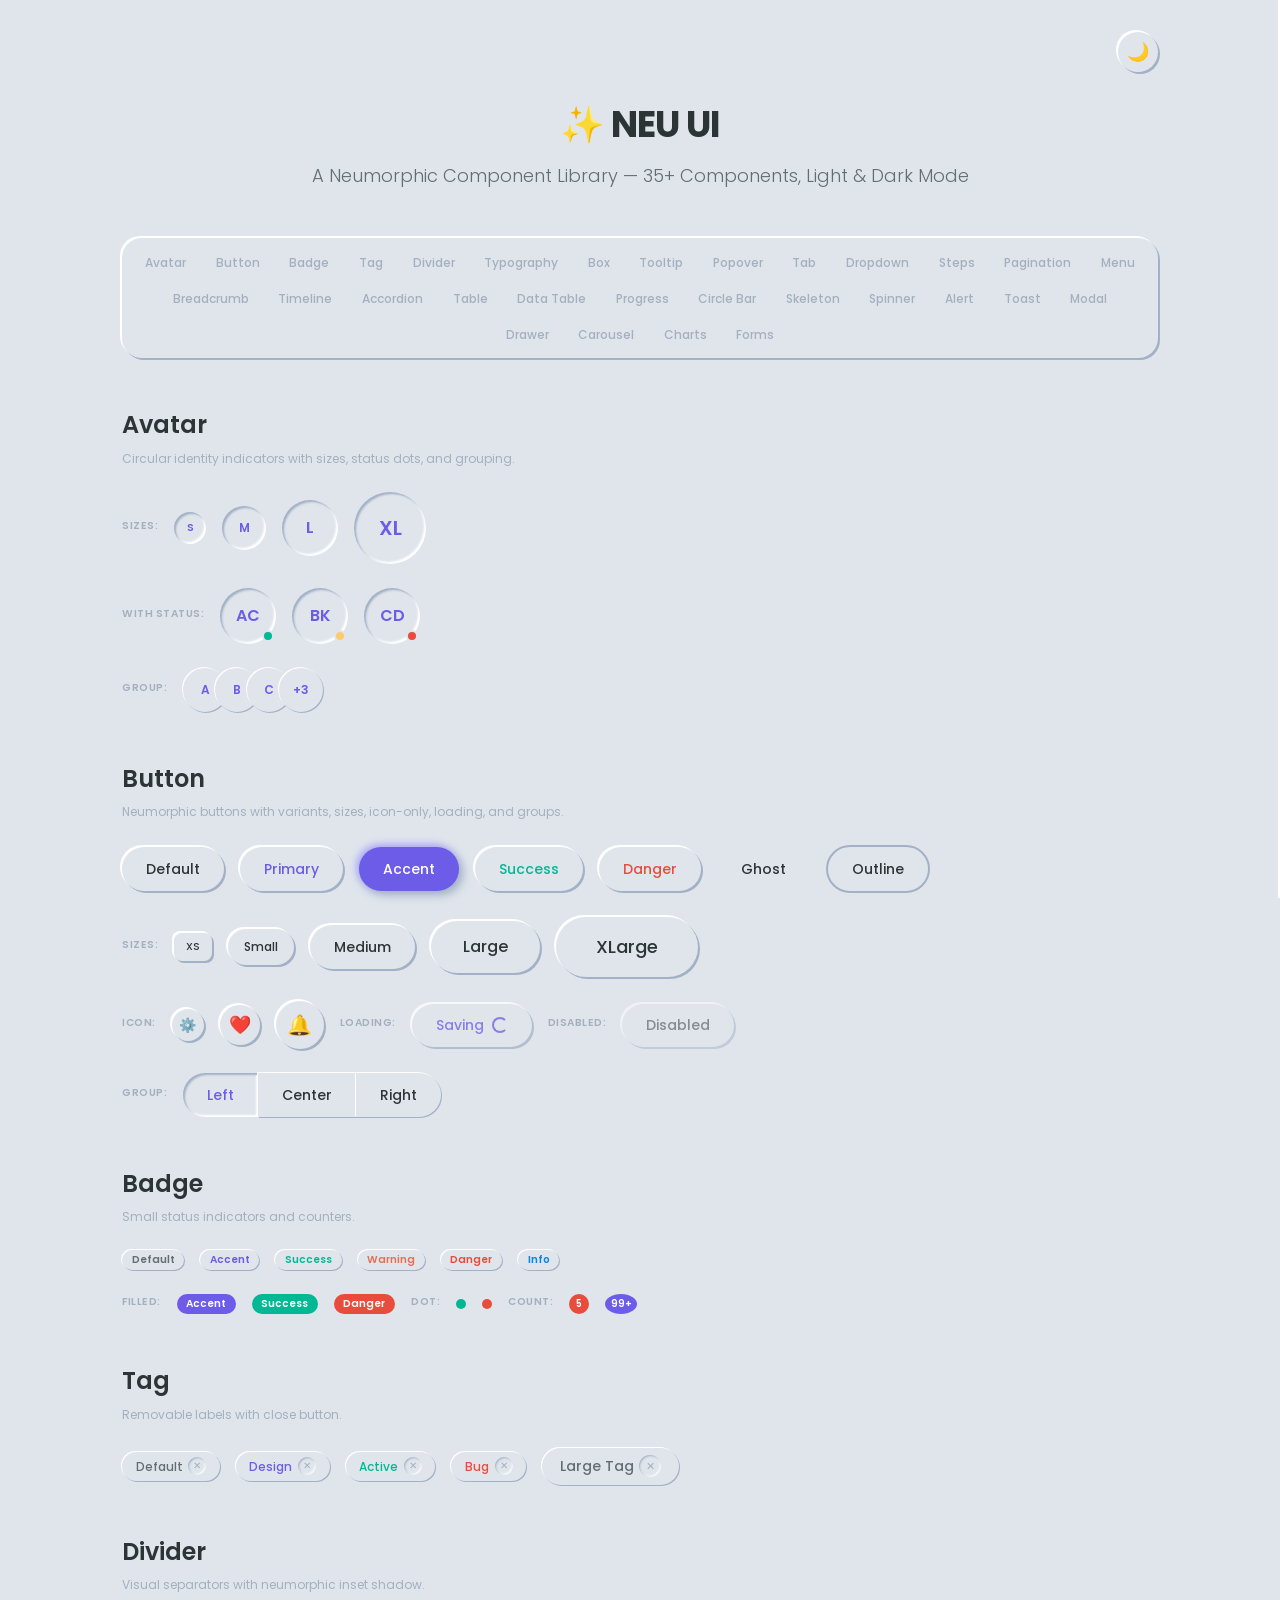
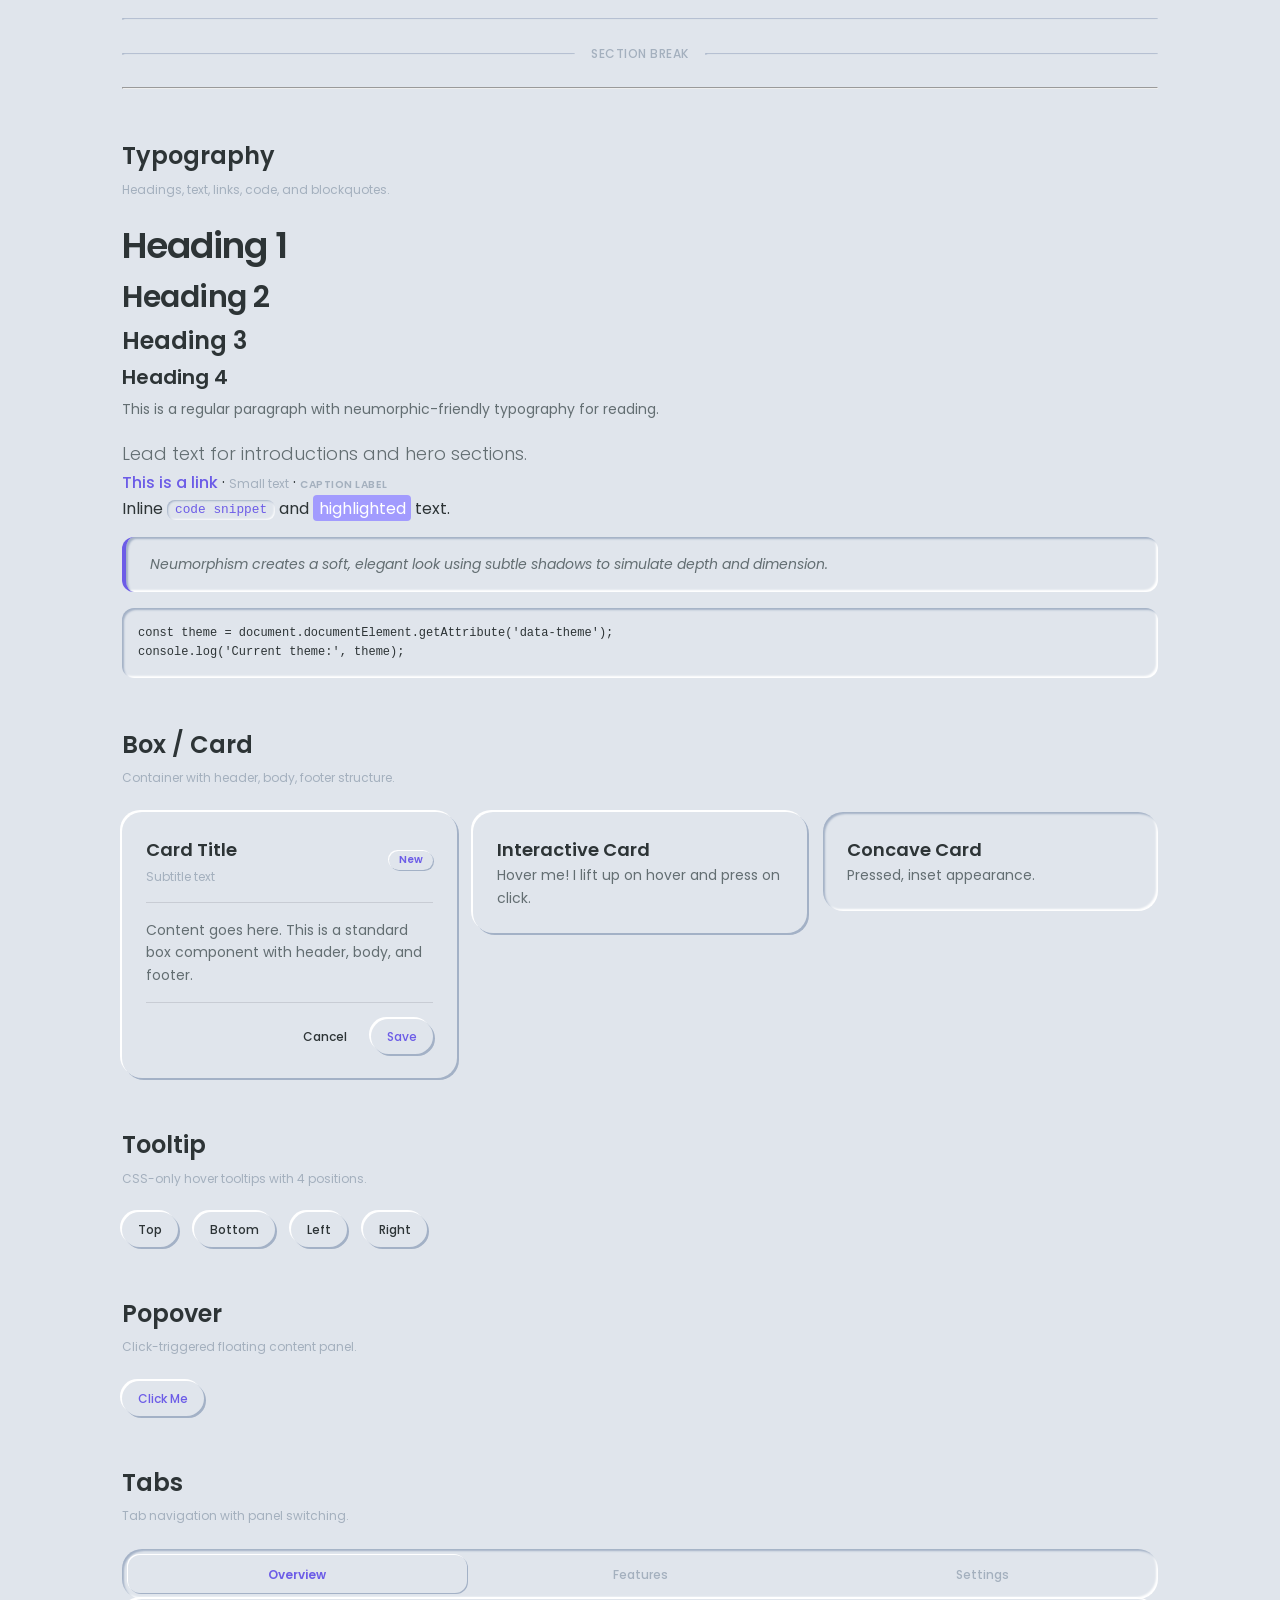
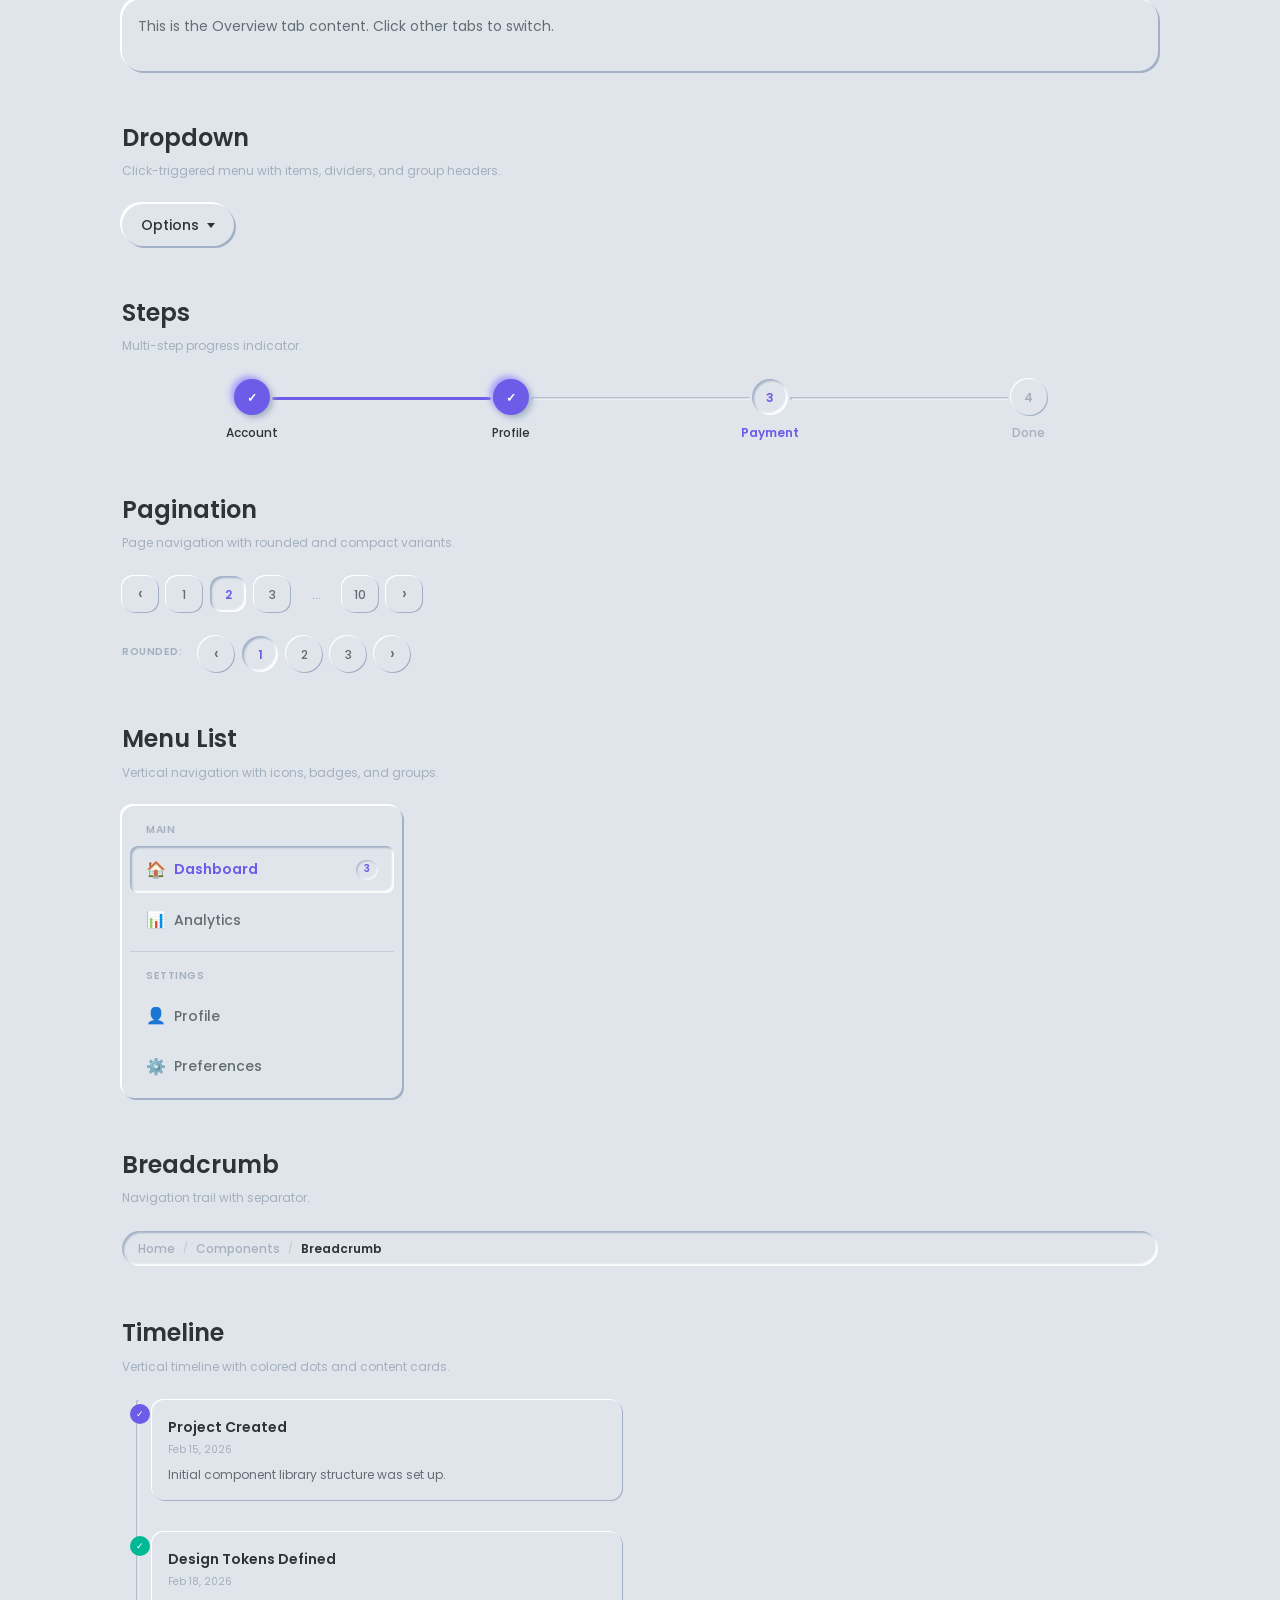
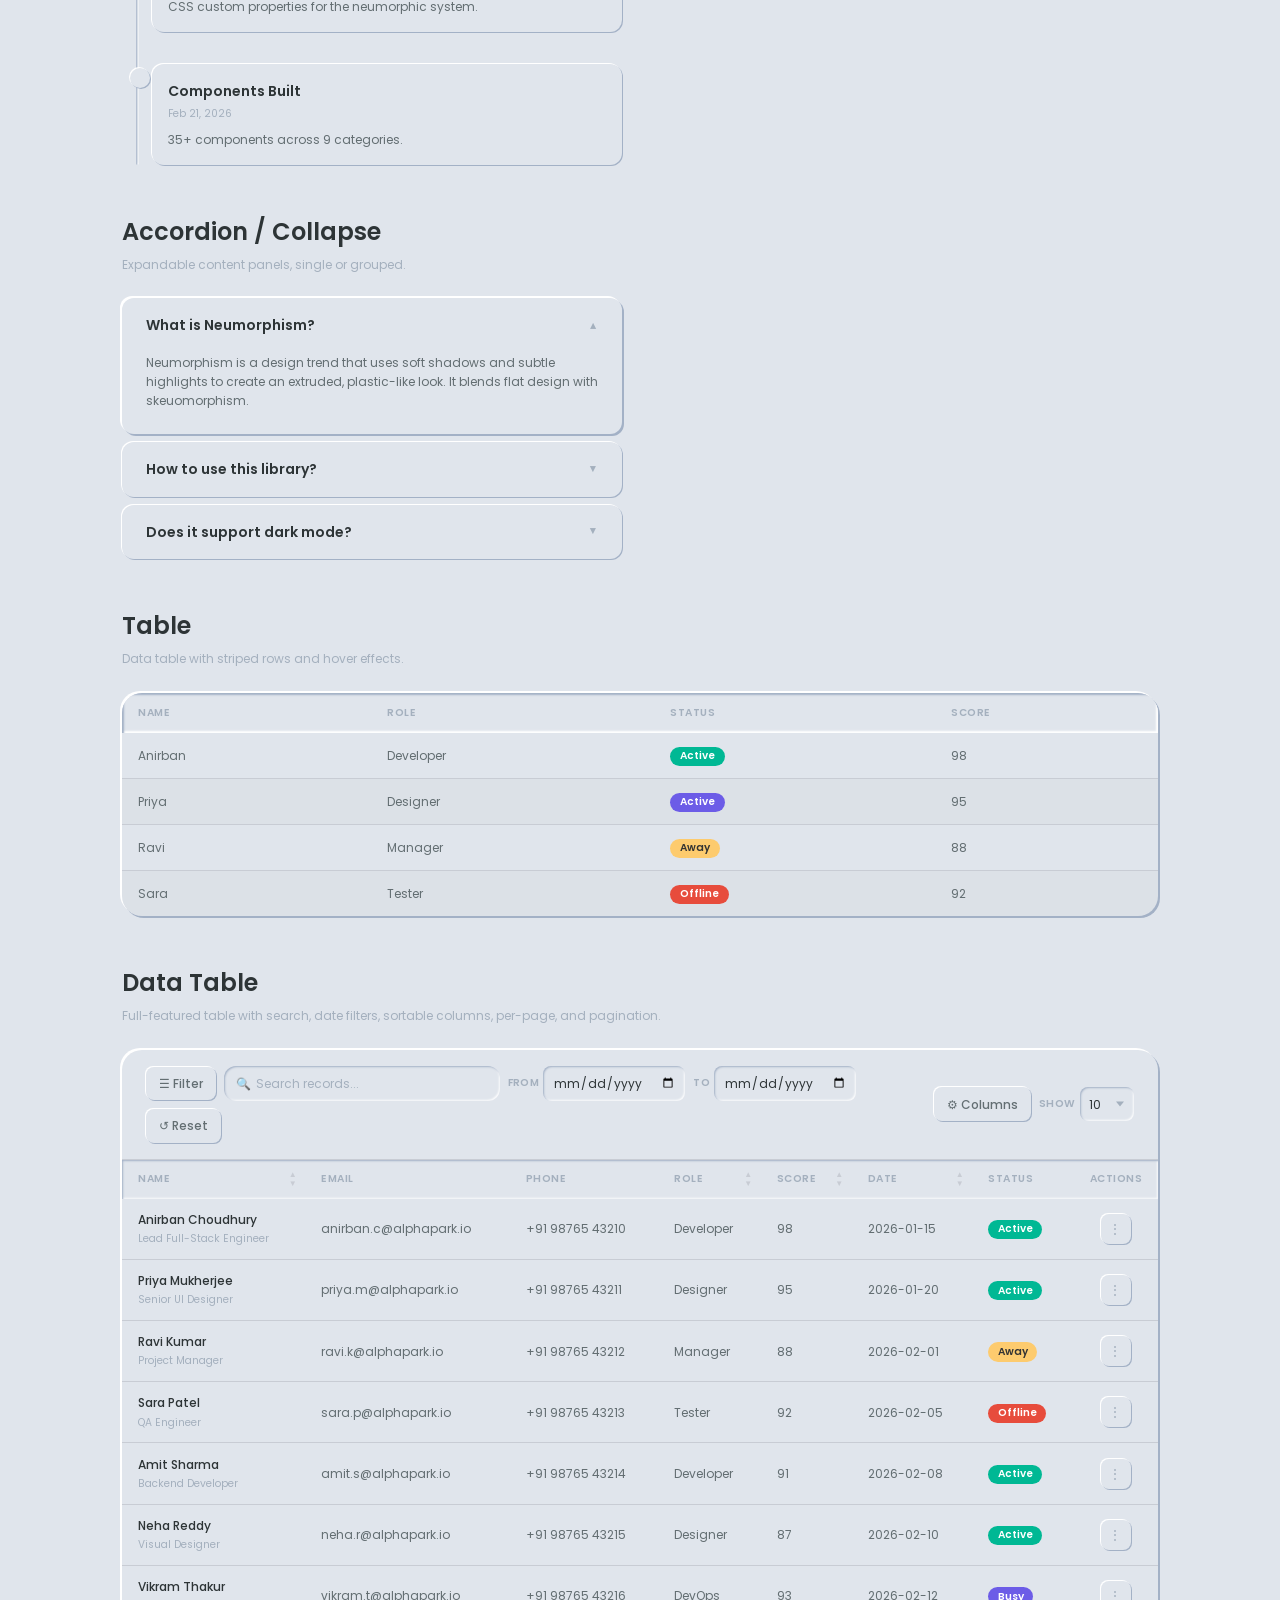
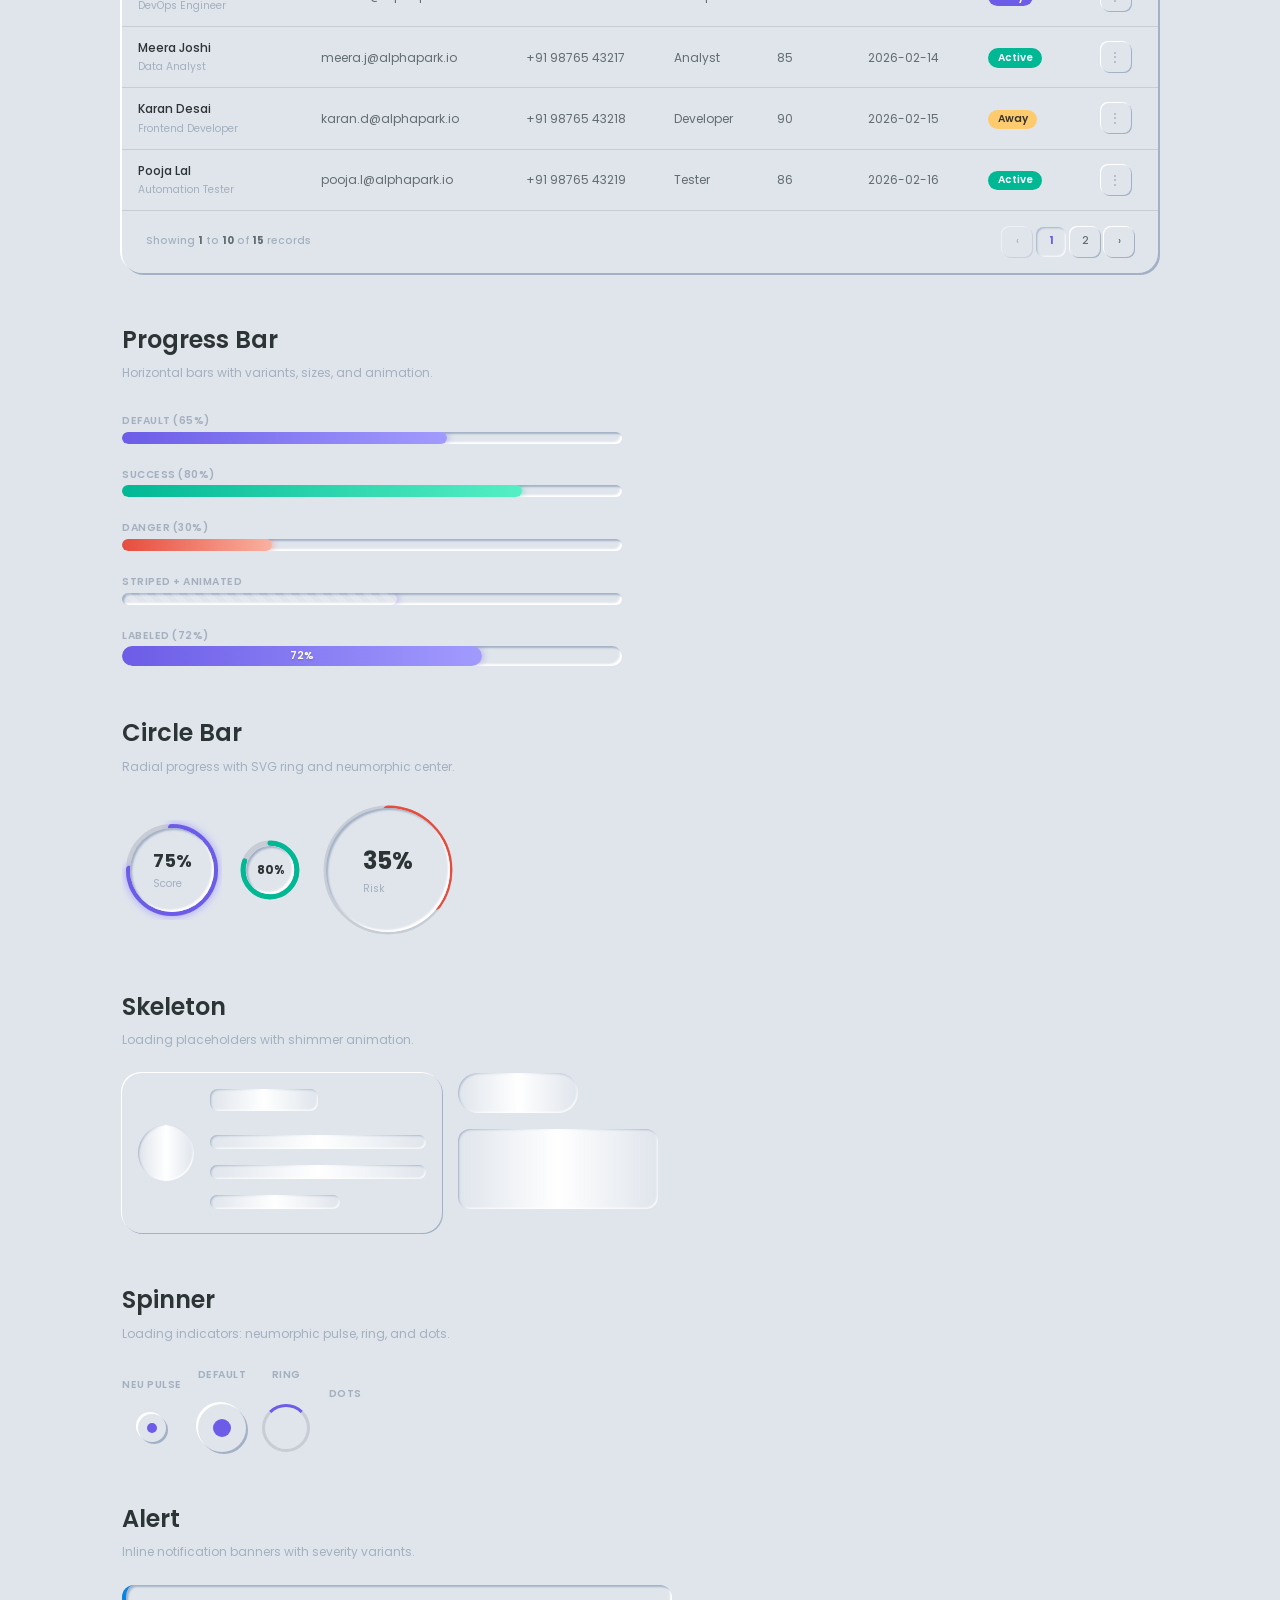
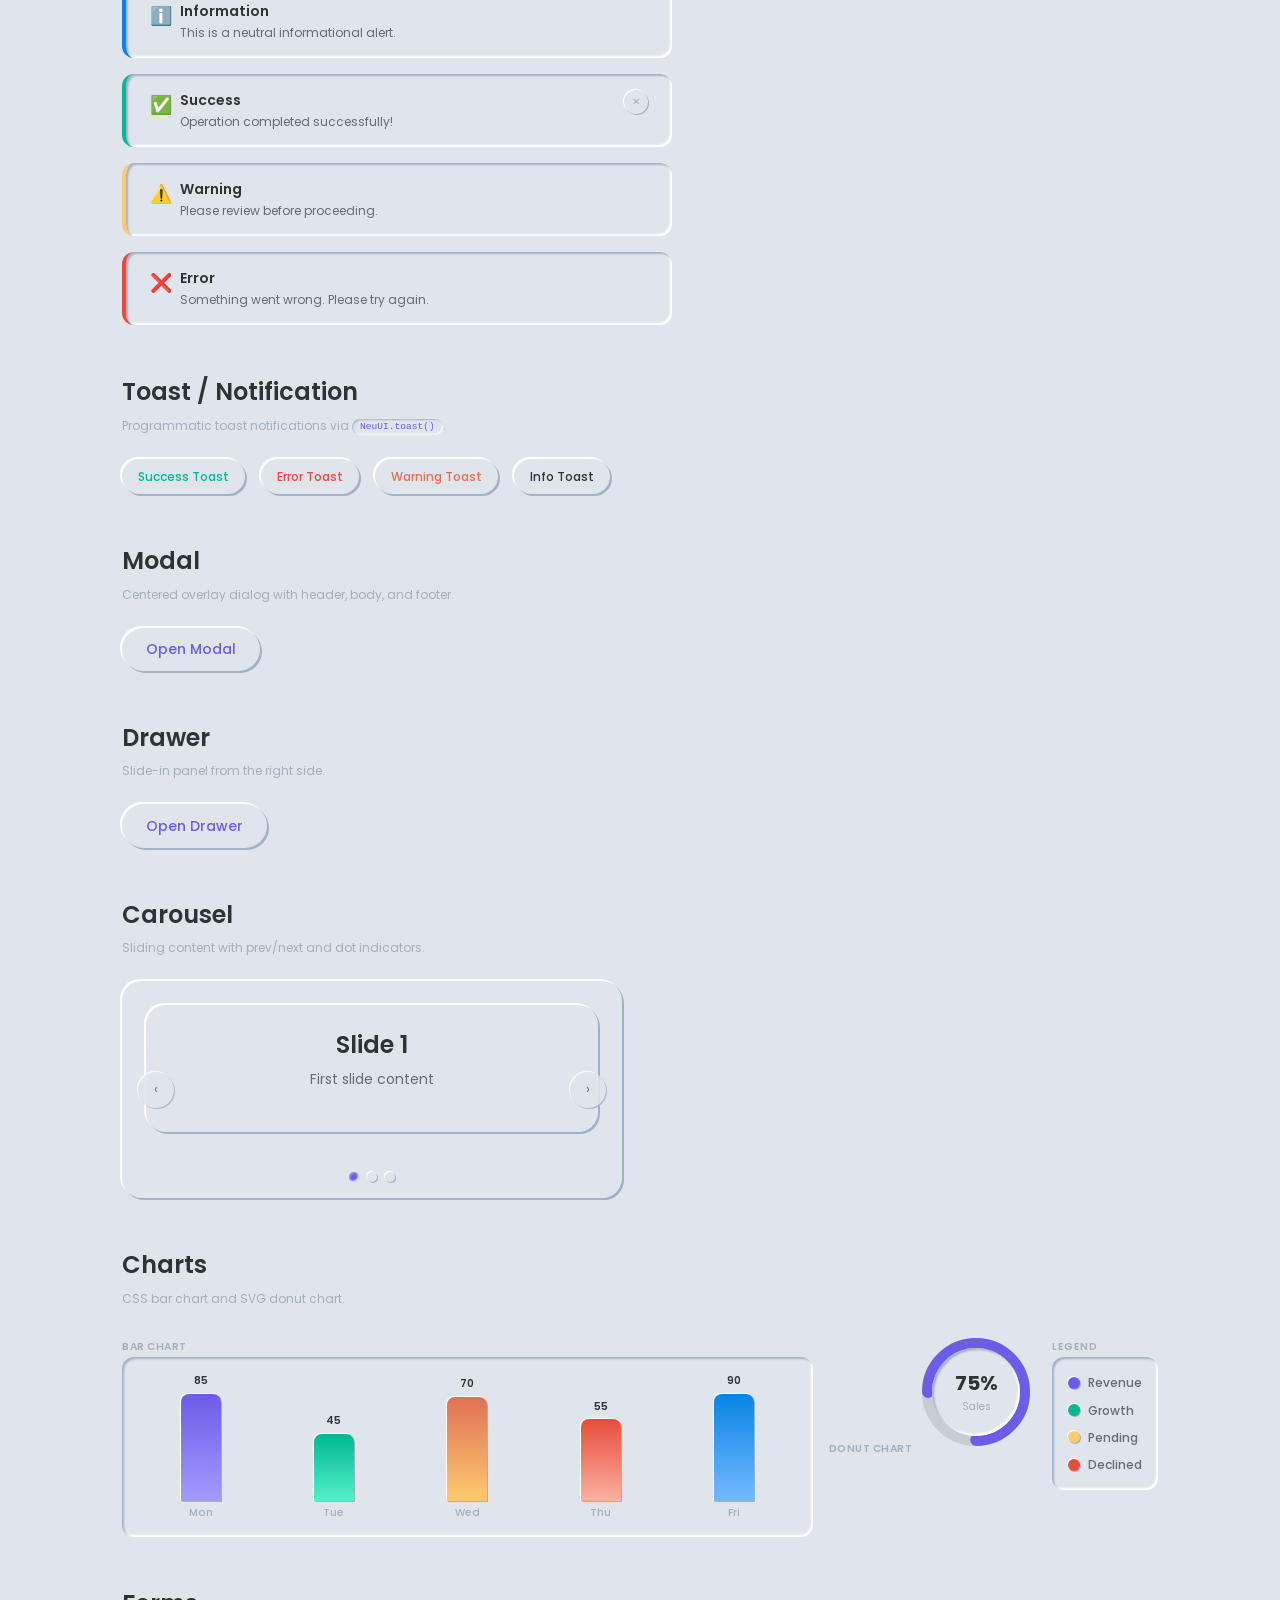
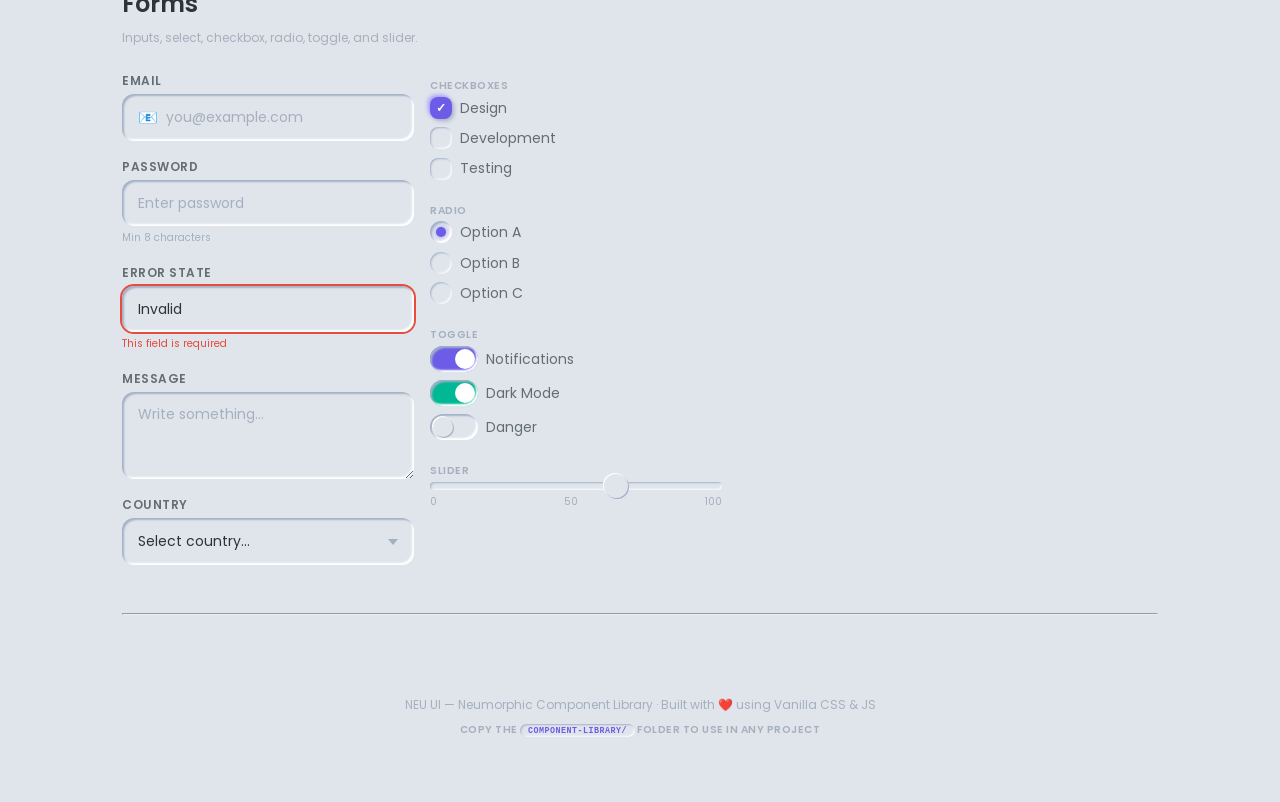
==== component-library/index.html @ 9917735e "feat: Introduce a new component library including core styles, utilities, and numerous UI components" ====
<!DOCTYPE html>
<html lang="en">
<head>
    <meta charset="UTF-8">
    <meta name="viewport" content="width=device-width, initial-scale=1.0">
    <title>NEU UI — Neumorphic Component Library</title>
    <meta name="description" content="A comprehensive neumorphic component library with 35+ components, dark mode, and vanilla CSS/JS.">
    <link rel="stylesheet" href="neu-all.css">
    <style>
        .showcase { max-width: 1100px; margin: 0 auto; padding: var(--neu-space-xl); }
        .showcase-header { text-align: center; margin-bottom: var(--neu-space-2xl); }
        .showcase-header h1 { font-size: var(--neu-font-4xl); font-weight: 700; letter-spacing: -1px; margin-bottom: var(--neu-space-sm); }
        .showcase-header p { font-size: var(--neu-font-lg); color: var(--neu-text-secondary); font-weight: 300; }
        .showcase-nav { position: sticky; top: 0; z-index: 50; background: var(--neu-bg-base); padding: var(--neu-space-sm); border-radius: var(--neu-radius-lg); box-shadow: var(--neu-convex); margin-bottom: var(--neu-space-2xl); display: flex; flex-wrap: wrap; gap: var(--neu-space-xs); justify-content: center; }
        .showcase-nav a { padding: 0.4rem 0.8rem; font-size: var(--neu-font-sm); font-weight: 500; color: var(--neu-text-muted); border-radius: var(--neu-radius-full); transition: all var(--neu-transition-fast); }
        .showcase-nav a:hover { color: var(--neu-accent); box-shadow: var(--neu-concave-sm); }
        .section { margin-bottom: var(--neu-space-2xl); scroll-margin-top: 80px; }
        .section-title { font-size: var(--neu-font-2xl); font-weight: 600; color: var(--neu-text-primary); margin-bottom: var(--neu-space-xs); }
        .section-desc { font-size: var(--neu-font-sm); color: var(--neu-text-muted); margin-bottom: var(--neu-space-lg); }
        .demo-row { display: flex; flex-wrap: wrap; align-items: center; gap: var(--neu-space-md); margin-bottom: var(--neu-space-lg); }
        .demo-row-start { align-items: flex-start; }
        .demo-col { display: flex; flex-direction: column; gap: var(--neu-space-md); }
        .demo-label { font-size: var(--neu-font-xs); color: var(--neu-text-muted); font-weight: 600; text-transform: uppercase; letter-spacing: 0.5px; margin-bottom: var(--neu-space-xs); }
        .demo-box { background: var(--neu-bg-base); padding: var(--neu-space-lg); border-radius: var(--neu-radius-lg); box-shadow: var(--neu-concave); }
        .top-bar { display: flex; justify-content: flex-end; gap: var(--neu-space-sm); margin-bottom: var(--neu-space-lg); }
    </style>
</head>
<body>
    <div class="showcase">
        <!-- Top Bar -->
        <div class="top-bar">
            <button class="neu-btn neu-btn-md neu-btn-icon" data-neu-theme-toggle>🌙</button>
        </div>

        <!-- Header -->
        <div class="showcase-header">
            <h1>✨ NEU UI</h1>
            <p>A Neumorphic Component Library — 35+ Components, Light & Dark Mode</p>
        </div>

        <!-- Navigation -->
        <nav class="showcase-nav">
            <a href="#avatars">Avatar</a>
            <a href="#buttons">Button</a>
            <a href="#badges">Badge</a>
            <a href="#tags">Tag</a>
            <a href="#dividers">Divider</a>
            <a href="#typography">Typography</a>
            <a href="#box">Box</a>
            <a href="#tooltip">Tooltip</a>
            <a href="#popover">Popover</a>
            <a href="#tabs">Tab</a>
            <a href="#dropdown">Dropdown</a>
            <a href="#steps">Steps</a>
            <a href="#pagination">Pagination</a>
            <a href="#menu">Menu</a>
            <a href="#breadcrumb">Breadcrumb</a>
            <a href="#timeline">Timeline</a>
            <a href="#accordion">Accordion</a>
            <a href="#table">Table</a>
            <a href="#datatable">Data Table</a>
            <a href="#progress">Progress</a>
            <a href="#circlebar">Circle Bar</a>
            <a href="#skeleton">Skeleton</a>
            <a href="#spinner">Spinner</a>
            <a href="#alerts">Alert</a>
            <a href="#toast">Toast</a>
            <a href="#modal">Modal</a>
            <a href="#drawer">Drawer</a>
            <a href="#carousel">Carousel</a>
            <a href="#charts">Charts</a>
            <a href="#forms">Forms</a>
        </nav>

        <!-- ═══════════════════════════════════════ -->
        <!-- AVATARS -->
        <!-- ═══════════════════════════════════════ -->
        <section class="section" id="avatars">
            <h2 class="section-title">Avatar</h2>
            <p class="section-desc">Circular identity indicators with sizes, status dots, and grouping.</p>
            <div class="demo-row">
                <span class="demo-label">Sizes:</span>
                <div class="neu-avatar neu-avatar-sm">S</div>
                <div class="neu-avatar neu-avatar-md">M</div>
                <div class="neu-avatar neu-avatar-lg">L</div>
                <div class="neu-avatar neu-avatar-xl">XL</div>
            </div>
            <div class="demo-row">
                <span class="demo-label">With Status:</span>
                <div class="neu-avatar-wrapper">
                    <div class="neu-avatar neu-avatar-lg">AC</div>
                    <span class="neu-avatar-status online"></span>
                </div>
                <div class="neu-avatar-wrapper">
                    <div class="neu-avatar neu-avatar-lg">BK</div>
                    <span class="neu-avatar-status away"></span>
                </div>
                <div class="neu-avatar-wrapper">
                    <div class="neu-avatar neu-avatar-lg">CD</div>
                    <span class="neu-avatar-status offline"></span>
                </div>
            </div>
            <div class="demo-row">
                <span class="demo-label">Group:</span>
                <div class="neu-avatar-group">
                    <div class="neu-avatar neu-avatar-md">A</div>
                    <div class="neu-avatar neu-avatar-md">B</div>
                    <div class="neu-avatar neu-avatar-md">C</div>
                    <div class="neu-avatar neu-avatar-md">+3</div>
                </div>
            </div>
        </section>

        <!-- ═══════════════════════════════════════ -->
        <!-- BUTTONS -->
        <!-- ═══════════════════════════════════════ -->
        <section class="section" id="buttons">
            <h2 class="section-title">Button</h2>
            <p class="section-desc">Neumorphic buttons with variants, sizes, icon-only, loading, and groups.</p>
            <div class="demo-row">
                <button class="neu-btn neu-btn-md">Default</button>
                <button class="neu-btn neu-btn-md neu-btn-primary">Primary</button>
                <button class="neu-btn neu-btn-md neu-btn-accent">Accent</button>
                <button class="neu-btn neu-btn-md neu-btn-success">Success</button>
                <button class="neu-btn neu-btn-md neu-btn-danger">Danger</button>
                <button class="neu-btn neu-btn-md neu-btn-ghost">Ghost</button>
                <button class="neu-btn neu-btn-md neu-btn-outline">Outline</button>
            </div>
            <div class="demo-row">
                <span class="demo-label">Sizes:</span>
                <button class="neu-btn neu-btn-xs">XS</button>
                <button class="neu-btn neu-btn-sm">Small</button>
                <button class="neu-btn neu-btn-md">Medium</button>
                <button class="neu-btn neu-btn-lg">Large</button>
                <button class="neu-btn neu-btn-xl">XLarge</button>
            </div>
            <div class="demo-row">
                <span class="demo-label">Icon:</span>
                <button class="neu-btn neu-btn-icon neu-btn-sm">⚙️</button>
                <button class="neu-btn neu-btn-icon">❤️</button>
                <button class="neu-btn neu-btn-icon neu-btn-lg">🔔</button>
                <span class="demo-label">Loading:</span>
                <button class="neu-btn neu-btn-md neu-btn-loading neu-btn-primary">Saving</button>
                <span class="demo-label">Disabled:</span>
                <button class="neu-btn neu-btn-md" disabled>Disabled</button>
            </div>
            <div class="demo-row">
                <span class="demo-label">Group:</span>
                <div class="neu-btn-group">
                    <button class="neu-btn neu-btn-md active">Left</button>
                    <button class="neu-btn neu-btn-md">Center</button>
                    <button class="neu-btn neu-btn-md">Right</button>
                </div>
            </div>
        </section>

        <!-- ═══════════════════════════════════════ -->
        <!-- BADGES -->
        <!-- ═══════════════════════════════════════ -->
        <section class="section" id="badges">
            <h2 class="section-title">Badge</h2>
            <p class="section-desc">Small status indicators and counters.</p>
            <div class="demo-row">
                <span class="neu-badge">Default</span>
                <span class="neu-badge neu-badge-accent">Accent</span>
                <span class="neu-badge neu-badge-success">Success</span>
                <span class="neu-badge neu-badge-warning">Warning</span>
                <span class="neu-badge neu-badge-danger">Danger</span>
                <span class="neu-badge neu-badge-info">Info</span>
            </div>
            <div class="demo-row">
                <span class="demo-label">Filled:</span>
                <span class="neu-badge neu-badge-filled neu-badge-accent">Accent</span>
                <span class="neu-badge neu-badge-filled neu-badge-success">Success</span>
                <span class="neu-badge neu-badge-filled neu-badge-danger">Danger</span>
                <span class="demo-label">Dot:</span>
                <span class="neu-badge neu-badge-dot neu-badge-filled neu-badge-success"></span>
                <span class="neu-badge neu-badge-dot neu-badge-filled neu-badge-danger"></span>
                <span class="demo-label">Count:</span>
                <span class="neu-badge neu-badge-count neu-badge-filled neu-badge-danger">5</span>
                <span class="neu-badge neu-badge-count neu-badge-filled neu-badge-accent">99+</span>
            </div>
        </section>

        <!-- ═══════════════════════════════════════ -->
        <!-- TAGS -->
        <!-- ═══════════════════════════════════════ -->
        <section class="section" id="tags">
            <h2 class="section-title">Tag</h2>
            <p class="section-desc">Removable labels with close button.</p>
            <div class="demo-row">
                <span class="neu-tag">Default <button class="neu-tag-close">✕</button></span>
                <span class="neu-tag neu-tag-accent">Design <button class="neu-tag-close">✕</button></span>
                <span class="neu-tag neu-tag-success">Active <button class="neu-tag-close">✕</button></span>
                <span class="neu-tag neu-tag-danger">Bug <button class="neu-tag-close">✕</button></span>
                <span class="neu-tag neu-tag-lg">Large Tag <button class="neu-tag-close">✕</button></span>
            </div>
        </section>

        <!-- ═══════════════════════════════════════ -->
        <!-- DIVIDER -->
        <!-- ═══════════════════════════════════════ -->
        <section class="section" id="dividers">
            <h2 class="section-title">Divider</h2>
            <p class="section-desc">Visual separators with neumorphic inset shadow.</p>
            <hr class="neu-divider">
            <div class="neu-divider-label">Section Break</div>
            <hr class="neu-divider-sm">
        </section>

        <!-- ═══════════════════════════════════════ -->
        <!-- TYPOGRAPHY -->
        <!-- ═══════════════════════════════════════ -->
        <section class="section" id="typography">
            <h2 class="section-title">Typography</h2>
            <p class="section-desc">Headings, text, links, code, and blockquotes.</p>
            <h1 class="neu-h1">Heading 1</h1>
            <h2 class="neu-h2">Heading 2</h2>
            <h3 class="neu-h3">Heading 3</h3>
            <h4 class="neu-h4">Heading 4</h4>
            <p class="neu-p">This is a regular paragraph with neumorphic-friendly typography for reading.</p>
            <p class="neu-lead">Lead text for introductions and hero sections.</p>
            <p><a href="#" class="neu-link">This is a link</a> · <span class="neu-small">Small text</span> · <span class="neu-caption">Caption Label</span></p>
            <p>Inline <span class="neu-code">code snippet</span> and <span class="neu-mark">highlighted</span> text.</p>
            <blockquote class="neu-blockquote">Neumorphism creates a soft, elegant look using subtle shadows to simulate depth and dimension.</blockquote>
            <pre class="neu-pre">const theme = document.documentElement.getAttribute('data-theme');
console.log('Current theme:', theme);</pre>
        </section>

        <!-- ═══════════════════════════════════════ -->
        <!-- BOX -->
        <!-- ═══════════════════════════════════════ -->
        <section class="section" id="box">
            <h2 class="section-title">Box / Card</h2>
            <p class="section-desc">Container with header, body, footer structure.</p>
            <div class="demo-row demo-row-start">
                <div class="neu-box" style="flex:1; min-width:250px;">
                    <div class="neu-box-header">
                        <div><div class="neu-box-title">Card Title</div><div class="neu-box-subtitle">Subtitle text</div></div>
                        <span class="neu-badge neu-badge-accent">New</span>
                    </div>
                    <div class="neu-box-body">Content goes here. This is a standard box component with header, body, and footer.</div>
                    <div class="neu-box-footer">
                        <button class="neu-btn neu-btn-sm neu-btn-ghost">Cancel</button>
                        <button class="neu-btn neu-btn-sm neu-btn-primary">Save</button>
                    </div>
                </div>
                <div class="neu-box neu-box-interactive" style="flex:1; min-width:200px;">
                    <div class="neu-box-title">Interactive Card</div>
                    <div class="neu-box-body">Hover me! I lift up on hover and press on click.</div>
                </div>
                <div class="neu-box neu-box-concave" style="flex:1; min-width:200px;">
                    <div class="neu-box-title">Concave Card</div>
                    <div class="neu-box-body">Pressed, inset appearance.</div>
                </div>
            </div>
        </section>

        <!-- ═══════════════════════════════════════ -->
        <!-- TOOLTIP -->
        <!-- ═══════════════════════════════════════ -->
        <section class="section" id="tooltip">
            <h2 class="section-title">Tooltip</h2>
            <p class="section-desc">CSS-only hover tooltips with 4 positions.</p>
            <div class="demo-row">
                <span class="neu-tooltip" data-tooltip="Top tooltip"><button class="neu-btn neu-btn-sm">Top</button></span>
                <span class="neu-tooltip neu-tooltip-bottom" data-tooltip="Bottom tooltip"><button class="neu-btn neu-btn-sm">Bottom</button></span>
                <span class="neu-tooltip neu-tooltip-left" data-tooltip="Left tooltip"><button class="neu-btn neu-btn-sm">Left</button></span>
                <span class="neu-tooltip neu-tooltip-right" data-tooltip="Right tooltip"><button class="neu-btn neu-btn-sm">Right</button></span>
            </div>
        </section>

        <!-- ═══════════════════════════════════════ -->
        <!-- POPOVER -->
        <!-- ═══════════════════════════════════════ -->
        <section class="section" id="popover">
            <h2 class="section-title">Popover</h2>
            <p class="section-desc">Click-triggered floating content panel.</p>
            <div class="demo-row">
                <div class="neu-popover">
                    <button class="neu-btn neu-btn-sm neu-btn-primary" data-neu-popover-trigger>Click Me</button>
                    <div class="neu-popover-content">
                        <button class="neu-popover-close">✕</button>
                        <div class="neu-popover-title">Popover Title</div>
                        <div class="neu-popover-body">This is a popover with rich content. It closes when you click outside or press the X button.</div>
                    </div>
                </div>
            </div>
        </section>

        <!-- ═══════════════════════════════════════ -->
        <!-- TABS -->
        <!-- ═══════════════════════════════════════ -->
        <section class="section" id="tabs">
            <h2 class="section-title">Tabs</h2>
            <p class="section-desc">Tab navigation with panel switching.</p>
            <div data-neu-tabs>
                <div class="neu-tab-nav">
                    <button class="neu-tab-item active" data-tab="t1">Overview</button>
                    <button class="neu-tab-item" data-tab="t2">Features</button>
                    <button class="neu-tab-item" data-tab="t3">Settings</button>
                </div>
                <div class="neu-tab-panel active" data-tab-panel="t1">
                    <div class="neu-box neu-box-compact"><p class="neu-p">This is the Overview tab content. Click other tabs to switch.</p></div>
                </div>
                <div class="neu-tab-panel" data-tab-panel="t2">
                    <div class="neu-box neu-box-compact"><p class="neu-p">Features tab — list your product features here.</p></div>
                </div>
                <div class="neu-tab-panel" data-tab-panel="t3">
                    <div class="neu-box neu-box-compact"><p class="neu-p">Settings tab — configuration options go here.</p></div>
                </div>
            </div>
        </section>

        <!-- ═══════════════════════════════════════ -->
        <!-- DROPDOWN -->
        <!-- ═══════════════════════════════════════ -->
        <section class="section" id="dropdown">
            <h2 class="section-title">Dropdown</h2>
            <p class="section-desc">Click-triggered menu with items, dividers, and group headers.</p>
            <div class="demo-row">
                <div class="neu-dropdown">
                    <button class="neu-dropdown-trigger">Options <span class="neu-dropdown-caret"></span></button>
                    <div class="neu-dropdown-menu">
                        <div class="neu-dropdown-label">Actions</div>
                        <button class="neu-dropdown-item">📝 Edit</button>
                        <button class="neu-dropdown-item">📋 Duplicate</button>
                        <div class="neu-dropdown-divider"></div>
                        <button class="neu-dropdown-item danger">🗑️ Delete</button>
                    </div>
                </div>
            </div>
        </section>

        <!-- ═══════════════════════════════════════ -->
        <!-- STEPS -->
        <!-- ═══════════════════════════════════════ -->
        <section class="section" id="steps">
            <h2 class="section-title">Steps</h2>
            <p class="section-desc">Multi-step progress indicator.</p>
            <div class="neu-steps">
                <div class="neu-step completed">
                    <div class="neu-step-indicator"></div>
                    <span class="neu-step-label">Account</span>
                </div>
                <div class="neu-step completed">
                    <div class="neu-step-indicator"></div>
                    <span class="neu-step-label">Profile</span>
                </div>
                <div class="neu-step active">
                    <div class="neu-step-indicator"></div>
                    <span class="neu-step-label">Payment</span>
                </div>
                <div class="neu-step">
                    <div class="neu-step-indicator"></div>
                    <span class="neu-step-label">Done</span>
                </div>
            </div>
        </section>

        <!-- ═══════════════════════════════════════ -->
        <!-- PAGINATION -->
        <!-- ═══════════════════════════════════════ -->
        <section class="section" id="pagination">
            <h2 class="section-title">Pagination</h2>
            <p class="section-desc">Page navigation with rounded and compact variants.</p>
            <div class="demo-row">
                <nav class="neu-pagination">
                    <button class="neu-page-item neu-page-prev">‹</button>
                    <button class="neu-page-item">1</button>
                    <button class="neu-page-item active">2</button>
                    <button class="neu-page-item">3</button>
                    <button class="neu-page-item neu-page-ellipsis">…</button>
                    <button class="neu-page-item">10</button>
                    <button class="neu-page-item neu-page-next">›</button>
                </nav>
            </div>
            <div class="demo-row">
                <span class="demo-label">Rounded:</span>
                <nav class="neu-pagination neu-pagination-rounded">
                    <button class="neu-page-item neu-page-prev">‹</button>
                    <button class="neu-page-item active">1</button>
                    <button class="neu-page-item">2</button>
                    <button class="neu-page-item">3</button>
                    <button class="neu-page-item neu-page-next">›</button>
                </nav>
            </div>
        </section>

        <!-- ═══════════════════════════════════════ -->
        <!-- MENU -->
        <!-- ═══════════════════════════════════════ -->
        <section class="section" id="menu">
            <h2 class="section-title">Menu List</h2>
            <p class="section-desc">Vertical navigation with icons, badges, and groups.</p>
            <div style="max-width: 280px;">
                <nav class="neu-menu">
                    <div class="neu-menu-group">Main</div>
                    <button class="neu-menu-item active"><span class="neu-menu-icon">🏠</span> Dashboard <span class="neu-menu-badge">3</span></button>
                    <button class="neu-menu-item"><span class="neu-menu-icon">📊</span> Analytics</button>
                    <div class="neu-menu-divider"></div>
                    <div class="neu-menu-group">Settings</div>
                    <button class="neu-menu-item"><span class="neu-menu-icon">👤</span> Profile</button>
                    <button class="neu-menu-item"><span class="neu-menu-icon">⚙️</span> Preferences</button>
                </nav>
            </div>
        </section>

        <!-- ═══════════════════════════════════════ -->
        <!-- BREADCRUMB -->
        <!-- ═══════════════════════════════════════ -->
        <section class="section" id="breadcrumb">
            <h2 class="section-title">Breadcrumb</h2>
            <p class="section-desc">Navigation trail with separator.</p>
            <nav class="neu-breadcrumb">
                <span class="neu-breadcrumb-item">Home</span>
                <span class="neu-breadcrumb-sep">/</span>
                <span class="neu-breadcrumb-item">Components</span>
                <span class="neu-breadcrumb-sep">/</span>
                <span class="neu-breadcrumb-item active">Breadcrumb</span>
            </nav>
        </section>

        <!-- ═══════════════════════════════════════ -->
        <!-- TIMELINE -->
        <!-- ═══════════════════════════════════════ -->
        <section class="section" id="timeline">
            <h2 class="section-title">Timeline</h2>
            <p class="section-desc">Vertical timeline with colored dots and content cards.</p>
            <div class="neu-timeline" style="max-width: 500px;">
                <div class="neu-timeline-item">
                    <div class="neu-timeline-dot accent">✓</div>
                    <div class="neu-timeline-content">
                        <div class="neu-timeline-title">Project Created</div>
                        <div class="neu-timeline-time">Feb 15, 2026</div>
                        <div class="neu-timeline-body">Initial component library structure was set up.</div>
                    </div>
                </div>
                <div class="neu-timeline-item">
                    <div class="neu-timeline-dot success">✓</div>
                    <div class="neu-timeline-content">
                        <div class="neu-timeline-title">Design Tokens Defined</div>
                        <div class="neu-timeline-time">Feb 18, 2026</div>
                        <div class="neu-timeline-body">CSS custom properties for the neumorphic system.</div>
                    </div>
                </div>
                <div class="neu-timeline-item">
                    <div class="neu-timeline-dot"></div>
                    <div class="neu-timeline-content">
                        <div class="neu-timeline-title">Components Built</div>
                        <div class="neu-timeline-time">Feb 21, 2026</div>
                        <div class="neu-timeline-body">35+ components across 9 categories.</div>
                    </div>
                </div>
            </div>
        </section>

        <!-- ═══════════════════════════════════════ -->
        <!-- ACCORDION -->
        <!-- ═══════════════════════════════════════ -->
        <section class="section" id="accordion">
            <h2 class="section-title">Accordion / Collapse</h2>
            <p class="section-desc">Expandable content panels, single or grouped.</p>
            <div class="neu-accordion" style="max-width: 500px;">
                <div class="neu-collapse open">
                    <button class="neu-collapse-trigger">What is Neumorphism? <span class="neu-collapse-arrow">▼</span></button>
                    <div class="neu-collapse-body"><div class="neu-collapse-inner">Neumorphism is a design trend that uses soft shadows and subtle highlights to create an extruded, plastic-like look. It blends flat design with skeuomorphism.</div></div>
                </div>
                <div class="neu-collapse">
                    <button class="neu-collapse-trigger">How to use this library? <span class="neu-collapse-arrow">▼</span></button>
                    <div class="neu-collapse-body"><div class="neu-collapse-inner">Copy the <code>component-library</code> folder, link <code>neu-all.css</code>, add <code>neu-components.js</code>, and use the HTML class names documented here.</div></div>
                </div>
                <div class="neu-collapse">
                    <button class="neu-collapse-trigger">Does it support dark mode? <span class="neu-collapse-arrow">▼</span></button>
                    <div class="neu-collapse-body"><div class="neu-collapse-inner">Yes! Add <code>data-theme="dark"</code> to your <code>&lt;html&gt;</code> element. The toggle button in the top-right switches themes.</div></div>
                </div>
            </div>
        </section>

        <!-- ═══════════════════════════════════════ -->
        <!-- TABLE -->
        <!-- ═══════════════════════════════════════ -->
        <section class="section" id="table">
            <h2 class="section-title">Table</h2>
            <p class="section-desc">Data table with striped rows and hover effects.</p>
            <div class="neu-table-wrapper">
                <table class="neu-table neu-table-striped neu-table-hover">
                    <thead><tr><th>Name</th><th>Role</th><th>Status</th><th>Score</th></tr></thead>
                    <tbody>
                        <tr><td>Anirban</td><td>Developer</td><td><span class="neu-badge neu-badge-filled neu-badge-success">Active</span></td><td>98</td></tr>
                        <tr><td>Priya</td><td>Designer</td><td><span class="neu-badge neu-badge-filled neu-badge-accent">Active</span></td><td>95</td></tr>
                        <tr><td>Ravi</td><td>Manager</td><td><span class="neu-badge neu-badge-filled neu-badge-warning">Away</span></td><td>88</td></tr>
                        <tr><td>Sara</td><td>Tester</td><td><span class="neu-badge neu-badge-filled neu-badge-danger">Offline</span></td><td>92</td></tr>
                    </tbody>
                </table>
            </div>
        </section>

        <!-- ═══════════════════════════════════════ -->
        <!-- DATA TABLE -->
        <!-- ═══════════════════════════════════════ -->
        <section class="section" id="datatable">
            <h2 class="section-title">Data Table</h2>
            <p class="section-desc">Full-featured table with search, date filters, sortable columns, per-page, and pagination.</p>

            <div class="neu-data-table" data-neu-datatable data-date-col="5">
                <!-- Toolbar -->
                <div class="neu-dt-toolbar">
                    <div class="neu-dt-toolbar-left">
                        <button class="neu-dt-filter-btn">☰ Filter</button>
                        <div class="neu-dt-search">
                            <span class="neu-dt-search-icon">🔍</span>
                            <input type="text" placeholder="Search records...">
                        </div>
                        <div class="neu-dt-date">
                            <label>From</label>
                            <input type="date" class="neu-dt-from">
                        </div>
                        <div class="neu-dt-date">
                            <label>To</label>
                            <input type="date" class="neu-dt-to">
                        </div>
                        <button class="neu-dt-reset">↺ Reset</button>
                    </div>
                    <div class="neu-dt-toolbar-right">
                        <div class="neu-dt-col-manager">
                            <button class="neu-dt-col-manager-btn">⚙ Columns</button>
                            <div class="neu-dt-col-panel">
                                <div class="neu-dt-col-panel-title">Manage Columns</div>
                                <div class="neu-dt-col-list"></div>
                            </div>
                        </div>
                        <div class="neu-dt-per-page">
                            <label>Show</label>
                            <div class="neu-dt-select-wrap">
                                <select>
                                    <option value="5">5</option>
                                    <option value="10" selected>10</option>
                                    <option value="25">25</option>
                                    <option value="50">50</option>
                                </select>
                            </div>
                        </div>
                    </div>
                </div>

                <!-- Expandable Filter Panel -->
                <div class="neu-dt-filters">
                    <div class="neu-dt-filter-group">
                        <label>Role</label>
                        <div class="neu-dt-filter-select-wrap">
                            <select data-filter-col="3">
                                <option value="">All Roles</option>
                                <option value="Developer">Developer</option>
                                <option value="Designer">Designer</option>
                                <option value="Manager">Manager</option>
                                <option value="Tester">Tester</option>
                                <option value="Analyst">Analyst</option>
                                <option value="DevOps">DevOps</option>
                            </select>
                        </div>
                    </div>
                    <div class="neu-dt-filter-group">
                        <label>Status</label>
                        <div class="neu-dt-filter-select-wrap">
                            <select data-filter-col="6">
                                <option value="">All Status</option>
                                <option value="Active">Active</option>
                                <option value="Away">Away</option>
                                <option value="Busy">Busy</option>
                                <option value="Offline">Offline</option>
                            </select>
                        </div>
                    </div>
                </div>

                <!-- Active Filter Tags -->
                <div class="neu-dt-active-filters"></div>

                <!-- Table -->
                <div class="neu-dt-table-wrap">
                <table class="neu-dt-table">
                    <thead>
                        <tr>
                            <th class="neu-dt-sortable">Name <span class="neu-dt-sort-icon"><span class="up">▲</span><span class="down">▼</span></span></th>
                            <th>Email</th>
                            <th>Phone</th>
                            <th class="neu-dt-sortable">Role <span class="neu-dt-sort-icon"><span class="up">▲</span><span class="down">▼</span></span></th>
                            <th class="neu-dt-sortable">Score <span class="neu-dt-sort-icon"><span class="up">▲</span><span class="down">▼</span></span></th>
                            <th class="neu-dt-sortable">Date <span class="neu-dt-sort-icon"><span class="up">▲</span><span class="down">▼</span></span></th>
                            <th>Status</th>
                            <th style="text-align:center;">Actions</th>
                        </tr>
                    </thead>
                    <tbody>
                        <tr><td><div class="neu-dt-cell-main">Anirban Choudhury</div><div class="neu-dt-cell-sub">Lead Full-Stack Engineer</div></td><td>anirban.c@alphapark.io</td><td>+91 98765 43210</td><td>Developer</td><td>98</td><td>2026-01-15</td><td><span class="neu-badge neu-badge-filled neu-badge-success">Active</span></td><td class="neu-dt-action-cell"><button class="neu-dt-action-btn">⋮</button><div class="neu-dt-action-menu"><button class="neu-dt-action-item">📝 Edit</button><button class="neu-dt-action-item">📋 Clone</button><div class="neu-dt-action-divider"></div><button class="neu-dt-action-item danger">🗑️ Delete</button></div></td></tr>
                        <tr><td><div class="neu-dt-cell-main">Priya Mukherjee</div><div class="neu-dt-cell-sub">Senior UI Designer</div></td><td>priya.m@alphapark.io</td><td>+91 98765 43211</td><td>Designer</td><td>95</td><td>2026-01-20</td><td><span class="neu-badge neu-badge-filled neu-badge-success">Active</span></td><td class="neu-dt-action-cell"><button class="neu-dt-action-btn">⋮</button><div class="neu-dt-action-menu"><button class="neu-dt-action-item">📝 Edit</button><button class="neu-dt-action-item">📋 Clone</button><div class="neu-dt-action-divider"></div><button class="neu-dt-action-item danger">🗑️ Delete</button></div></td></tr>
                        <tr><td><div class="neu-dt-cell-main">Ravi Kumar</div><div class="neu-dt-cell-sub">Project Manager</div></td><td>ravi.k@alphapark.io</td><td>+91 98765 43212</td><td>Manager</td><td>88</td><td>2026-02-01</td><td><span class="neu-badge neu-badge-filled neu-badge-warning">Away</span></td><td class="neu-dt-action-cell"><button class="neu-dt-action-btn">⋮</button><div class="neu-dt-action-menu"><button class="neu-dt-action-item">📝 Edit</button><button class="neu-dt-action-item">📋 Clone</button><div class="neu-dt-action-divider"></div><button class="neu-dt-action-item danger">🗑️ Delete</button></div></td></tr>
                        <tr><td><div class="neu-dt-cell-main">Sara Patel</div><div class="neu-dt-cell-sub">QA Engineer</div></td><td>sara.p@alphapark.io</td><td>+91 98765 43213</td><td>Tester</td><td>92</td><td>2026-02-05</td><td><span class="neu-badge neu-badge-filled neu-badge-danger">Offline</span></td><td class="neu-dt-action-cell"><button class="neu-dt-action-btn">⋮</button><div class="neu-dt-action-menu"><button class="neu-dt-action-item">📝 Edit</button><button class="neu-dt-action-item">📋 Clone</button><div class="neu-dt-action-divider"></div><button class="neu-dt-action-item danger">🗑️ Delete</button></div></td></tr>
                        <tr><td><div class="neu-dt-cell-main">Amit Sharma</div><div class="neu-dt-cell-sub">Backend Developer</div></td><td>amit.s@alphapark.io</td><td>+91 98765 43214</td><td>Developer</td><td>91</td><td>2026-02-08</td><td><span class="neu-badge neu-badge-filled neu-badge-success">Active</span></td><td class="neu-dt-action-cell"><button class="neu-dt-action-btn">⋮</button><div class="neu-dt-action-menu"><button class="neu-dt-action-item">📝 Edit</button><button class="neu-dt-action-item">📋 Clone</button><div class="neu-dt-action-divider"></div><button class="neu-dt-action-item danger">🗑️ Delete</button></div></td></tr>
                        <tr><td><div class="neu-dt-cell-main">Neha Reddy</div><div class="neu-dt-cell-sub">Visual Designer</div></td><td>neha.r@alphapark.io</td><td>+91 98765 43215</td><td>Designer</td><td>87</td><td>2026-02-10</td><td><span class="neu-badge neu-badge-filled neu-badge-success">Active</span></td><td class="neu-dt-action-cell"><button class="neu-dt-action-btn">⋮</button><div class="neu-dt-action-menu"><button class="neu-dt-action-item">📝 Edit</button><button class="neu-dt-action-item">📋 Clone</button><div class="neu-dt-action-divider"></div><button class="neu-dt-action-item danger">🗑️ Delete</button></div></td></tr>
                        <tr><td><div class="neu-dt-cell-main">Vikram Thakur</div><div class="neu-dt-cell-sub">DevOps Engineer</div></td><td>vikram.t@alphapark.io</td><td>+91 98765 43216</td><td>DevOps</td><td>93</td><td>2026-02-12</td><td><span class="neu-badge neu-badge-filled neu-badge-accent">Busy</span></td><td class="neu-dt-action-cell"><button class="neu-dt-action-btn">⋮</button><div class="neu-dt-action-menu"><button class="neu-dt-action-item">📝 Edit</button><button class="neu-dt-action-item">📋 Clone</button><div class="neu-dt-action-divider"></div><button class="neu-dt-action-item danger">🗑️ Delete</button></div></td></tr>
                        <tr><td><div class="neu-dt-cell-main">Meera Joshi</div><div class="neu-dt-cell-sub">Data Analyst</div></td><td>meera.j@alphapark.io</td><td>+91 98765 43217</td><td>Analyst</td><td>85</td><td>2026-02-14</td><td><span class="neu-badge neu-badge-filled neu-badge-success">Active</span></td><td class="neu-dt-action-cell"><button class="neu-dt-action-btn">⋮</button><div class="neu-dt-action-menu"><button class="neu-dt-action-item">📝 Edit</button><button class="neu-dt-action-item">📋 Clone</button><div class="neu-dt-action-divider"></div><button class="neu-dt-action-item danger">🗑️ Delete</button></div></td></tr>
                        <tr><td><div class="neu-dt-cell-main">Karan Desai</div><div class="neu-dt-cell-sub">Frontend Developer</div></td><td>karan.d@alphapark.io</td><td>+91 98765 43218</td><td>Developer</td><td>90</td><td>2026-02-15</td><td><span class="neu-badge neu-badge-filled neu-badge-warning">Away</span></td><td class="neu-dt-action-cell"><button class="neu-dt-action-btn">⋮</button><div class="neu-dt-action-menu"><button class="neu-dt-action-item">📝 Edit</button><button class="neu-dt-action-item">📋 Clone</button><div class="neu-dt-action-divider"></div><button class="neu-dt-action-item danger">🗑️ Delete</button></div></td></tr>
                        <tr><td><div class="neu-dt-cell-main">Pooja Lal</div><div class="neu-dt-cell-sub">Automation Tester</div></td><td>pooja.l@alphapark.io</td><td>+91 98765 43219</td><td>Tester</td><td>86</td><td>2026-02-16</td><td><span class="neu-badge neu-badge-filled neu-badge-success">Active</span></td><td class="neu-dt-action-cell"><button class="neu-dt-action-btn">⋮</button><div class="neu-dt-action-menu"><button class="neu-dt-action-item">📝 Edit</button><button class="neu-dt-action-item">📋 Clone</button><div class="neu-dt-action-divider"></div><button class="neu-dt-action-item danger">🗑️ Delete</button></div></td></tr>
                        <tr><td><div class="neu-dt-cell-main">Rajesh Bansal</div><div class="neu-dt-cell-sub">Engineering Manager</div></td><td>rajesh.b@alphapark.io</td><td>+91 98765 43220</td><td>Manager</td><td>82</td><td>2026-02-17</td><td><span class="neu-badge neu-badge-filled neu-badge-danger">Offline</span></td><td class="neu-dt-action-cell"><button class="neu-dt-action-btn">⋮</button><div class="neu-dt-action-menu"><button class="neu-dt-action-item">📝 Edit</button><button class="neu-dt-action-item">📋 Clone</button><div class="neu-dt-action-divider"></div><button class="neu-dt-action-item danger">🗑️ Delete</button></div></td></tr>
                        <tr><td><div class="neu-dt-cell-main">Deepa Nair</div><div class="neu-dt-cell-sub">UX Designer</div></td><td>deepa.n@alphapark.io</td><td>+91 98765 43221</td><td>Designer</td><td>94</td><td>2026-02-18</td><td><span class="neu-badge neu-badge-filled neu-badge-success">Active</span></td><td class="neu-dt-action-cell"><button class="neu-dt-action-btn">⋮</button><div class="neu-dt-action-menu"><button class="neu-dt-action-item">📝 Edit</button><button class="neu-dt-action-item">📋 Clone</button><div class="neu-dt-action-divider"></div><button class="neu-dt-action-item danger">🗑️ Delete</button></div></td></tr>
                        <tr><td><div class="neu-dt-cell-main">Suresh Verma</div><div class="neu-dt-cell-sub">Senior Developer</div></td><td>suresh.v@alphapark.io</td><td>+91 98765 43222</td><td>Developer</td><td>89</td><td>2026-02-19</td><td><span class="neu-badge neu-badge-filled neu-badge-accent">Busy</span></td><td class="neu-dt-action-cell"><button class="neu-dt-action-btn">⋮</button><div class="neu-dt-action-menu"><button class="neu-dt-action-item">📝 Edit</button><button class="neu-dt-action-item">📋 Clone</button><div class="neu-dt-action-divider"></div><button class="neu-dt-action-item danger">🗑️ Delete</button></div></td></tr>
                        <tr><td><div class="neu-dt-cell-main">Kavita Gupta</div><div class="neu-dt-cell-sub">Business Analyst</div></td><td>kavita.g@alphapark.io</td><td>+91 98765 43223</td><td>Analyst</td><td>96</td><td>2026-02-20</td><td><span class="neu-badge neu-badge-filled neu-badge-success">Active</span></td><td class="neu-dt-action-cell"><button class="neu-dt-action-btn">⋮</button><div class="neu-dt-action-menu"><button class="neu-dt-action-item">📝 Edit</button><button class="neu-dt-action-item">📋 Clone</button><div class="neu-dt-action-divider"></div><button class="neu-dt-action-item danger">🗑️ Delete</button></div></td></tr>
                        <tr><td><div class="neu-dt-cell-main">Arjun Hegde</div><div class="neu-dt-cell-sub">Cloud Engineer</div></td><td>arjun.h@alphapark.io</td><td>+91 98765 43224</td><td>DevOps</td><td>84</td><td>2026-02-21</td><td><span class="neu-badge neu-badge-filled neu-badge-warning">Away</span></td><td class="neu-dt-action-cell"><button class="neu-dt-action-btn">⋮</button><div class="neu-dt-action-menu"><button class="neu-dt-action-item">📝 Edit</button><button class="neu-dt-action-item">📋 Clone</button><div class="neu-dt-action-divider"></div><button class="neu-dt-action-item danger">🗑️ Delete</button></div></td></tr>
                    </tbody>
                </table>
                </div>

                <!-- Footer -->
                <div class="neu-dt-footer">
                    <div class="neu-dt-info">Showing <strong>1</strong> to <strong>10</strong> of <strong>15</strong> records</div>
                    <div class="neu-dt-pages"></div>
                </div>
            </div>
        </section>

        <!-- ═══════════════════════════════════════ -->
        <!-- PROGRESS -->
        <!-- ═══════════════════════════════════════ -->
        <section class="section" id="progress">
            <h2 class="section-title">Progress Bar</h2>
            <p class="section-desc">Horizontal bars with variants, sizes, and animation.</p>
            <div class="demo-col" style="max-width: 500px;">
                <div><span class="demo-label">Default (65%)</span><div class="neu-progress"><div class="neu-progress-bar" style="width:65%"></div></div></div>
                <div><span class="demo-label">Success (80%)</span><div class="neu-progress neu-progress-success"><div class="neu-progress-bar" style="width:80%"></div></div></div>
                <div><span class="demo-label">Danger (30%)</span><div class="neu-progress neu-progress-danger"><div class="neu-progress-bar" style="width:30%"></div></div></div>
                <div><span class="demo-label">Striped + Animated</span><div class="neu-progress neu-progress-striped neu-progress-animated"><div class="neu-progress-bar" style="width:55%"></div></div></div>
                <div><span class="demo-label">Labeled (72%)</span><div class="neu-progress neu-progress-labeled"><div class="neu-progress-bar" style="width:72%"><span class="neu-progress-label">72%</span></div></div></div>
            </div>
        </section>

        <!-- ═══════════════════════════════════════ -->
        <!-- CIRCLE BAR -->
        <!-- ═══════════════════════════════════════ -->
        <section class="section" id="circlebar">
            <h2 class="section-title">Circle Bar</h2>
            <p class="section-desc">Radial progress with SVG ring and neumorphic center.</p>
            <div class="demo-row">
                <div class="neu-circlebar neu-circlebar-md neu-circlebar-glow">
                    <svg width="100" height="100" viewBox="0 0 100 100">
                        <circle class="neu-circlebar-track" cx="50" cy="50" r="42"></circle>
                        <circle class="neu-circlebar-fill" cx="50" cy="50" r="42" stroke-dasharray="264" stroke-dashoffset="66"></circle>
                    </svg>
                    <div class="neu-circlebar-bg">
                        <div><div class="neu-circlebar-value">75%</div><div class="neu-circlebar-label">Score</div></div>
                    </div>
                </div>
                <div class="neu-circlebar neu-circlebar-sm neu-circlebar-success">
                    <svg width="64" height="64" viewBox="0 0 100 100">
                        <circle class="neu-circlebar-track" cx="50" cy="50" r="42"></circle>
                        <circle class="neu-circlebar-fill" cx="50" cy="50" r="42" stroke-dasharray="264" stroke-dashoffset="53"></circle>
                    </svg>
                    <div class="neu-circlebar-bg"><div class="neu-circlebar-value">80%</div></div>
                </div>
                <div class="neu-circlebar neu-circlebar-lg neu-circlebar-danger">
                    <svg width="140" height="140" viewBox="0 0 100 100">
                        <circle class="neu-circlebar-track" cx="50" cy="50" r="42"></circle>
                        <circle class="neu-circlebar-fill" cx="50" cy="50" r="42" stroke-dasharray="264" stroke-dashoffset="172"></circle>
                    </svg>
                    <div class="neu-circlebar-bg"><div><div class="neu-circlebar-value">35%</div><div class="neu-circlebar-label">Risk</div></div></div>
                </div>
            </div>
        </section>

        <!-- ═══════════════════════════════════════ -->
        <!-- SKELETON -->
        <!-- ═══════════════════════════════════════ -->
        <section class="section" id="skeleton">
            <h2 class="section-title">Skeleton</h2>
            <p class="section-desc">Loading placeholders with shimmer animation.</p>
            <div class="demo-row demo-row-start">
                <div class="neu-skeleton-card" style="width: 320px;">
                    <div class="neu-skeleton neu-skeleton-circle neu-skeleton-circle-lg"></div>
                    <div class="neu-skeleton-card-body">
                        <div class="neu-skeleton neu-skeleton-heading"></div>
                        <div class="neu-skeleton neu-skeleton-text"></div>
                        <div class="neu-skeleton neu-skeleton-text"></div>
                        <div class="neu-skeleton neu-skeleton-text" style="width:60%"></div>
                    </div>
                </div>
                <div class="demo-col">
                    <div class="neu-skeleton neu-skeleton-btn"></div>
                    <div class="neu-skeleton neu-skeleton-rect" style="width:200px; height:80px;"></div>
                </div>
            </div>
        </section>

        <!-- ═══════════════════════════════════════ -->
        <!-- SPINNER -->
        <!-- ═══════════════════════════════════════ -->
        <section class="section" id="spinner">
            <h2 class="section-title">Spinner</h2>
            <p class="section-desc">Loading indicators: neumorphic pulse, ring, and dots.</p>
            <div class="demo-row">
                <div class="demo-col" style="align-items:center;"><span class="demo-label">Neu Pulse</span><div class="neu-spinner neu-spinner-sm"></div></div>
                <div class="demo-col" style="align-items:center;"><span class="demo-label">Default</span><div class="neu-spinner"></div></div>
                <div class="demo-col" style="align-items:center;"><span class="demo-label">Ring</span><div class="neu-spinner neu-spinner-ring"></div></div>
                <div class="demo-col" style="align-items:center;"><span class="demo-label">Dots</span><div class="neu-spinner neu-spinner-dots"><span></span><span></span><span></span></div></div>
            </div>
        </section>

        <!-- ═══════════════════════════════════════ -->
        <!-- ALERTS -->
        <!-- ═══════════════════════════════════════ -->
        <section class="section" id="alerts">
            <h2 class="section-title">Alert</h2>
            <p class="section-desc">Inline notification banners with severity variants.</p>
            <div class="demo-col" style="max-width: 550px;">
                <div class="neu-alert neu-alert-info">
                    <span class="neu-alert-icon">ℹ️</span>
                    <div class="neu-alert-content"><div class="neu-alert-title">Information</div>This is a neutral informational alert.</div>
                </div>
                <div class="neu-alert neu-alert-success">
                    <span class="neu-alert-icon">✅</span>
                    <div class="neu-alert-content"><div class="neu-alert-title">Success</div>Operation completed successfully!</div>
                    <button class="neu-alert-close">✕</button>
                </div>
                <div class="neu-alert neu-alert-warning">
                    <span class="neu-alert-icon">⚠️</span>
                    <div class="neu-alert-content"><div class="neu-alert-title">Warning</div>Please review before proceeding.</div>
                </div>
                <div class="neu-alert neu-alert-danger">
                    <span class="neu-alert-icon">❌</span>
                    <div class="neu-alert-content"><div class="neu-alert-title">Error</div>Something went wrong. Please try again.</div>
                </div>
            </div>
        </section>

        <!-- ═══════════════════════════════════════ -->
        <!-- TOAST -->
        <!-- ═══════════════════════════════════════ -->
        <section class="section" id="toast">
            <h2 class="section-title">Toast / Notification</h2>
            <p class="section-desc">Programmatic toast notifications via <code class="neu-code">NeuUI.toast()</code>.</p>
            <div class="demo-row">
                <button class="neu-btn neu-btn-sm neu-btn-success" onclick="NeuUI.toast('File saved!', 'success')">Success Toast</button>
                <button class="neu-btn neu-btn-sm neu-btn-danger" onclick="NeuUI.toast('Delete failed!', 'danger')">Error Toast</button>
                <button class="neu-btn neu-btn-sm neu-btn-warning" onclick="NeuUI.toast('Low storage!', 'warning')">Warning Toast</button>
                <button class="neu-btn neu-btn-sm" onclick="NeuUI.toast('New update available', 'info')">Info Toast</button>
            </div>
        </section>

        <!-- ═══════════════════════════════════════ -->
        <!-- MODAL -->
        <!-- ═══════════════════════════════════════ -->
        <section class="section" id="modal">
            <h2 class="section-title">Modal</h2>
            <p class="section-desc">Centered overlay dialog with header, body, and footer.</p>
            <button class="neu-btn neu-btn-md neu-btn-primary" data-neu-modal="#demoModal">Open Modal</button>
        </section>

        <!-- Modal Instance -->
        <div class="neu-modal-overlay" id="demoModal">
            <div class="neu-modal">
                <div class="neu-modal-header">
                    <span class="neu-modal-title">🎉 Modal Title</span>
                    <button class="neu-modal-close">✕</button>
                </div>
                <div class="neu-modal-body">
                    <p class="neu-p">This is a neumorphic modal dialog. Click the X button or the overlay backdrop to close.</p>
                    <p class="neu-p">It supports header, scrollable body, and a footer with actions.</p>
                </div>
                <div class="neu-modal-footer">
                    <button class="neu-btn neu-btn-sm neu-btn-ghost neu-modal-close">Cancel</button>
                    <button class="neu-btn neu-btn-sm neu-btn-accent">Confirm</button>
                </div>
            </div>
        </div>

        <!-- ═══════════════════════════════════════ -->
        <!-- DRAWER -->
        <!-- ═══════════════════════════════════════ -->
        <section class="section" id="drawer">
            <h2 class="section-title">Drawer</h2>
            <p class="section-desc">Slide-in panel from the right side.</p>
            <button class="neu-btn neu-btn-md neu-btn-primary" data-neu-drawer="#demoDrawer">Open Drawer</button>
        </section>

        <!-- Drawer Instance -->
        <div class="neu-drawer-overlay" id="demoDrawer-overlay"></div>
        <div class="neu-drawer neu-drawer-right" id="demoDrawer">
            <div class="neu-drawer-header">
                <span class="neu-drawer-title">Drawer Panel</span>
                <button class="neu-drawer-close">✕</button>
            </div>
            <div class="neu-drawer-body">
                <p class="neu-p">This is a slide-in drawer. Great for settings, filters, or secondary navigation.</p>
                <hr class="neu-divider">
                <p class="neu-small">Content scrolls independently.</p>
            </div>
            <div class="neu-drawer-footer">
                <button class="neu-btn neu-btn-sm neu-btn-ghost neu-drawer-close">Close</button>
            </div>
        </div>

        <!-- ═══════════════════════════════════════ -->
        <!-- CAROUSEL -->
        <!-- ═══════════════════════════════════════ -->
        <section class="section" id="carousel">
            <h2 class="section-title">Carousel</h2>
            <p class="section-desc">Sliding content with prev/next and dot indicators.</p>
            <div class="neu-carousel" style="max-width: 500px;">
                <div class="neu-carousel-track">
                    <div class="neu-carousel-slide"><div class="neu-box" style="text-align:center; width:100%;"><h3 class="neu-h3">Slide 1</h3><p class="neu-p">First slide content</p></div></div>
                    <div class="neu-carousel-slide"><div class="neu-box neu-box-concave" style="text-align:center; width:100%;"><h3 class="neu-h3">Slide 2</h3><p class="neu-p">Second slide content</p></div></div>
                    <div class="neu-carousel-slide"><div class="neu-box" style="text-align:center; width:100%;"><h3 class="neu-h3">Slide 3</h3><p class="neu-p">Third slide content</p></div></div>
                </div>
                <button class="neu-carousel-prev">‹</button>
                <button class="neu-carousel-next">›</button>
                <div class="neu-carousel-dots">
                    <button class="neu-carousel-dot active"></button>
                    <button class="neu-carousel-dot"></button>
                    <button class="neu-carousel-dot"></button>
                </div>
            </div>
        </section>

        <!-- ═══════════════════════════════════════ -->
        <!-- CHARTS -->
        <!-- ═══════════════════════════════════════ -->
        <section class="section" id="charts">
            <h2 class="section-title">Charts</h2>
            <p class="section-desc">CSS bar chart and SVG donut chart.</p>
            <div class="demo-row demo-row-start">
                <div style="flex:1; min-width:280px;">
                    <span class="demo-label">Bar Chart</span>
                    <div class="neu-chart-bar" style="height:180px;">
                        <div class="neu-bar"><span class="neu-bar-value">85</span><div class="neu-bar-fill" style="height:85%"></div><span class="neu-bar-label">Mon</span></div>
                        <div class="neu-bar"><span class="neu-bar-value">45</span><div class="neu-bar-fill success" style="height:45%"></div><span class="neu-bar-label">Tue</span></div>
                        <div class="neu-bar"><span class="neu-bar-value">70</span><div class="neu-bar-fill warning" style="height:70%"></div><span class="neu-bar-label">Wed</span></div>
                        <div class="neu-bar"><span class="neu-bar-value">55</span><div class="neu-bar-fill danger" style="height:55%"></div><span class="neu-bar-label">Thu</span></div>
                        <div class="neu-bar"><span class="neu-bar-value">90</span><div class="neu-bar-fill info" style="height:90%"></div><span class="neu-bar-label">Fri</span></div>
                    </div>
                </div>
                <div>
                    <span class="demo-label">Donut Chart</span>
                    <div class="neu-chart-donut" style="width:120px; height:120px;">
                        <svg width="120" height="120" viewBox="0 0 100 100">
                            <circle class="neu-chart-donut-bg" cx="50" cy="50" r="40" stroke-dasharray="251"></circle>
                            <circle cx="50" cy="50" r="40" fill="none" stroke-width="10" stroke-linecap="round" stroke="var(--neu-accent)" stroke-dasharray="251" stroke-dashoffset="63" style="transform:rotate(-90deg); transform-origin:center;"></circle>
                        </svg>
                        <div class="neu-chart-donut-center" style="inset:16px;">
                            <div class="neu-chart-donut-value">75%</div>
                            <div class="neu-chart-donut-label">Sales</div>
                        </div>
                    </div>
                </div>
                <div>
                    <span class="demo-label">Legend</span>
                    <div class="neu-legend neu-legend-vertical neu-legend-card">
                        <div class="neu-legend-item"><span class="neu-legend-dot accent"></span> Revenue</div>
                        <div class="neu-legend-item"><span class="neu-legend-dot success"></span> Growth</div>
                        <div class="neu-legend-item"><span class="neu-legend-dot warning"></span> Pending</div>
                        <div class="neu-legend-item"><span class="neu-legend-dot danger"></span> Declined</div>
                    </div>
                </div>
            </div>
        </section>

        <!-- ═══════════════════════════════════════ -->
        <!-- FORMS -->
        <!-- ═══════════════════════════════════════ -->
        <section class="section" id="forms">
            <h2 class="section-title">Forms</h2>
            <p class="section-desc">Inputs, select, checkbox, radio, toggle, and slider.</p>
            <div class="demo-row demo-row-start" style="max-width: 600px;">
                <div class="demo-col" style="flex:1; min-width: 250px;">
                    <div class="neu-input-group">
                        <label class="neu-input-label">Email</label>
                        <div class="neu-input-wrapper has-icon">
                            <span class="neu-input-icon">📧</span>
                            <input type="email" class="neu-input" placeholder="you@example.com">
                        </div>
                    </div>
                    <div class="neu-input-group">
                        <label class="neu-input-label">Password</label>
                        <input type="password" class="neu-input" placeholder="Enter password">
                        <span class="neu-input-hint">Min 8 characters</span>
                    </div>
                    <div class="neu-input-group">
                        <label class="neu-input-label">Error State</label>
                        <input type="text" class="neu-input neu-input-error" value="Invalid">
                        <span class="neu-input-hint error">This field is required</span>
                    </div>
                    <div class="neu-input-group">
                        <label class="neu-input-label">Message</label>
                        <textarea class="neu-textarea" placeholder="Write something..." rows="3"></textarea>
                    </div>
                    <div class="neu-input-group">
                        <label class="neu-input-label">Country</label>
                        <div class="neu-select-wrapper" style="width:100%;">
                            <select class="neu-select" style="width:100%;">
                                <option>Select country...</option>
                                <option>India</option>
                                <option>United States</option>
                                <option>United Kingdom</option>
                                <option>Japan</option>
                            </select>
                        </div>
                    </div>
                </div>
                <div class="demo-col" style="flex:1; min-width: 200px;">
                    <div>
                        <span class="demo-label">Checkboxes</span>
                        <div class="neu-checkbox-group">
                            <label class="neu-checkbox"><input type="checkbox" checked> Design</label>
                            <label class="neu-checkbox"><input type="checkbox"> Development</label>
                            <label class="neu-checkbox"><input type="checkbox"> Testing</label>
                        </div>
                    </div>
                    <div>
                        <span class="demo-label">Radio</span>
                        <div class="neu-radio-group">
                            <label class="neu-radio"><input type="radio" name="demo-radio" checked> Option A</label>
                            <label class="neu-radio"><input type="radio" name="demo-radio"> Option B</label>
                            <label class="neu-radio"><input type="radio" name="demo-radio"> Option C</label>
                        </div>
                    </div>
                    <div>
                        <span class="demo-label">Toggle</span>
                        <div style="display:flex; flex-direction:column; gap: var(--neu-space-sm);">
                            <label class="neu-toggle"><input type="checkbox" checked> Notifications</label>
                            <label class="neu-toggle neu-toggle-success"><input type="checkbox" checked> Dark Mode</label>
                            <label class="neu-toggle neu-toggle-danger"><input type="checkbox"> Danger</label>
                        </div>
                    </div>
                    <div>
                        <span class="demo-label">Slider</span>
                        <div class="neu-slider">
                            <input type="range" min="0" max="100" value="65">
                            <div class="neu-slider-labels"><span>0</span><span>50</span><span>100</span></div>
                        </div>
                    </div>
                </div>
            </div>
        </section>

        <!-- Footer -->
        <hr class="neu-divider-lg">
        <div style="text-align:center; padding: var(--neu-space-xl);">
            <p class="neu-small">NEU UI — Neumorphic Component Library · Built with ❤️ using Vanilla CSS & JS</p>
            <p class="neu-caption" style="margin-top: var(--neu-space-sm);">Copy the <code class="neu-code">component-library/</code> folder to use in any project</p>
        </div>
    </div>

    <script src="js/neu-components.js"></script>
</body>
</html>
---- component-library/neu-all.css ----
/* ============================================
   NEU UI — All Components
   Single import for the entire library
   ============================================ */

/* Core */
@import './core/tokens.css';
@import './core/reset.css';
@import './core/base.css';

/* General */
@import './components/general/avatar.css';
@import './components/general/button.css';
@import './components/general/badge.css';
@import './components/general/tag.css';
@import './components/general/divider.css';
@import './components/general/typography.css';
@import './components/general/box.css';
@import './components/general/tooltip.css';
@import './components/general/popover.css';

/* Navigation */
@import './components/navigation/tab.css';
@import './components/navigation/dropdown.css';
@import './components/navigation/steps.css';
@import './components/navigation/pagination.css';
@import './components/navigation/menu-list.css';
@import './components/navigation/tree-view.css';
@import './components/navigation/breadcrumb.css';

/* Data Display */
@import './components/data-display/timeline.css';
@import './components/data-display/collapse.css';
@import './components/data-display/accordion.css';
@import './components/data-display/legend.css';
@import './components/data-display/table.css';
@import './components/data-display/data-table.css';

/* Feedback */
@import './components/feedback/progress.css';
@import './components/feedback/circlebar.css';
@import './components/feedback/skeleton.css';
@import './components/feedback/spinner.css';
@import './components/feedback/notification.css';
@import './components/feedback/alert.css';
@import './components/feedback/mask.css';
@import './components/feedback/contextual-help.css';

/* Overlay */
@import './components/overlay/modal.css';
@import './components/overlay/drawer.css';
@import './components/overlay/scroll-shadow.css';

/* Rich */
@import './components/rich/carousel.css';
@import './components/rich/charts.css';

/* Forms */
@import './components/forms/input.css';
@import './components/forms/select.css';
@import './components/forms/checkbox-radio.css';
@import './components/forms/toggle.css';
@import './components/forms/slider.css';
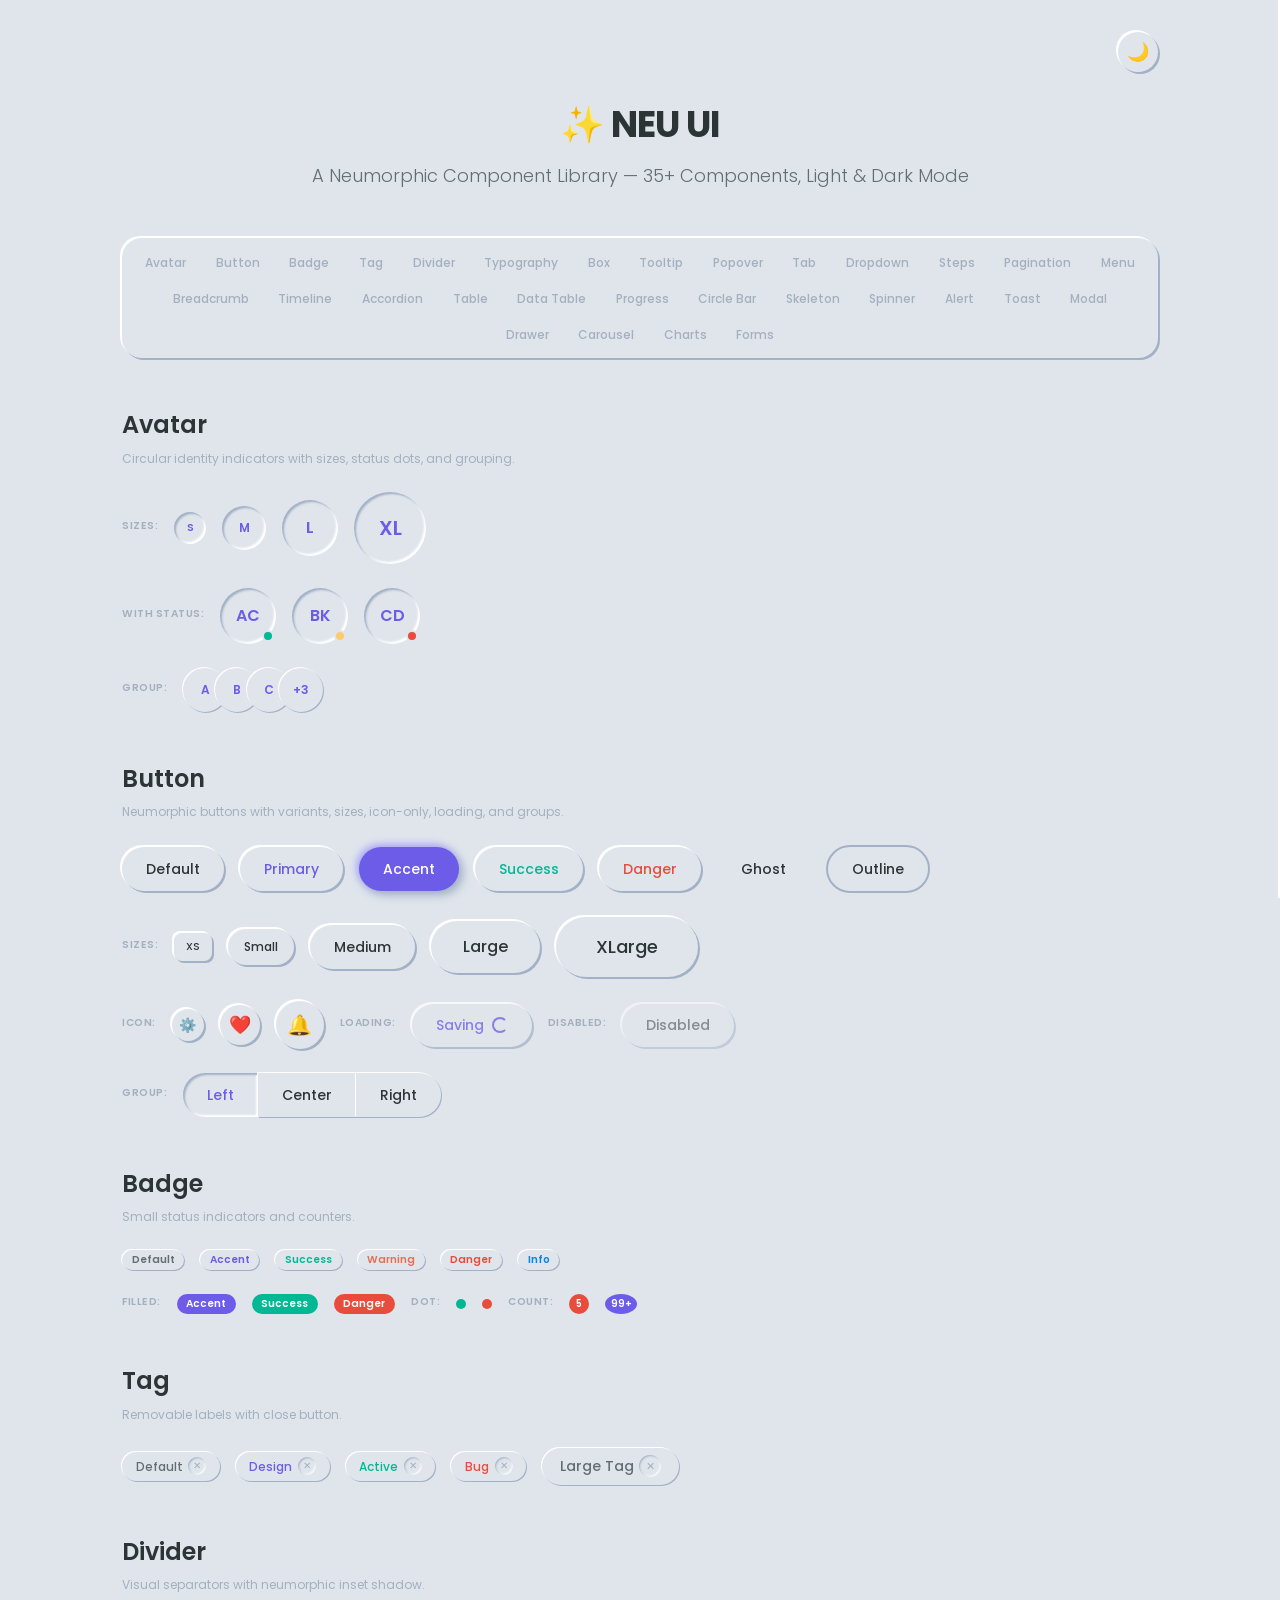
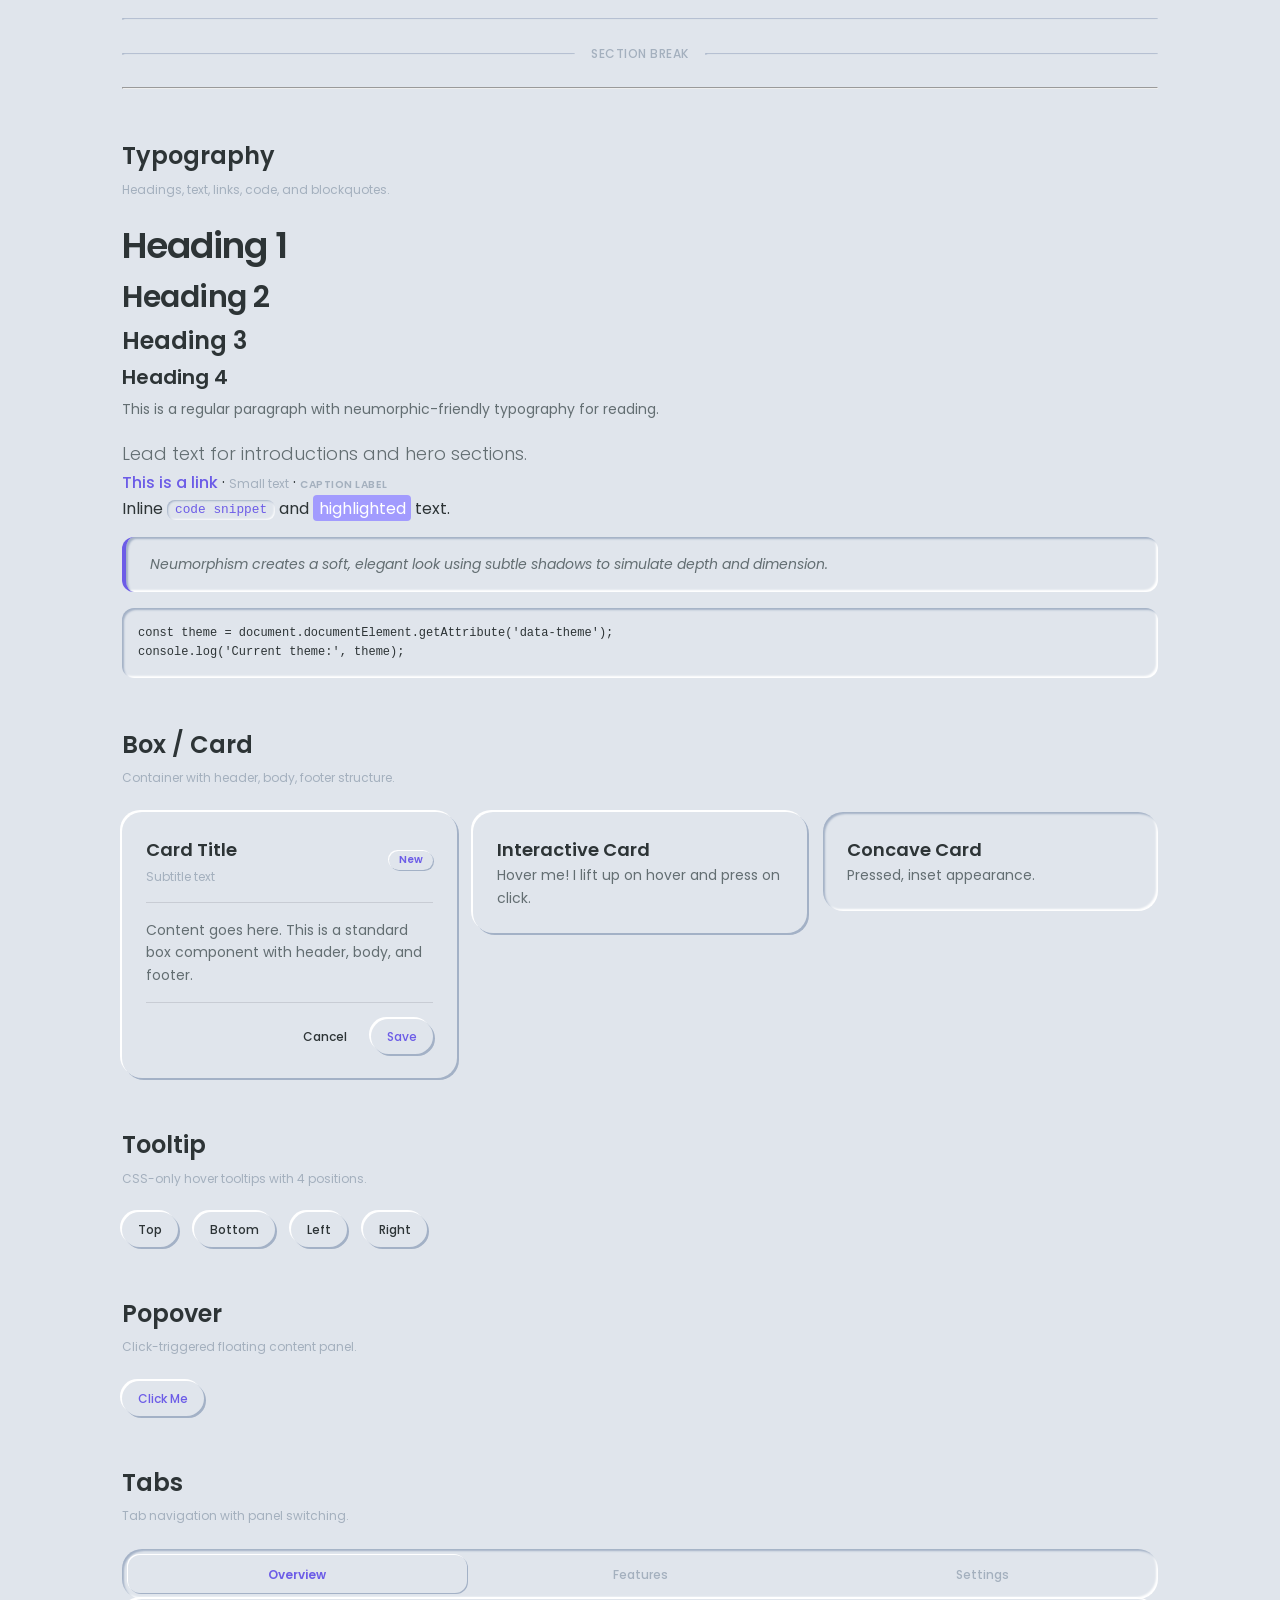
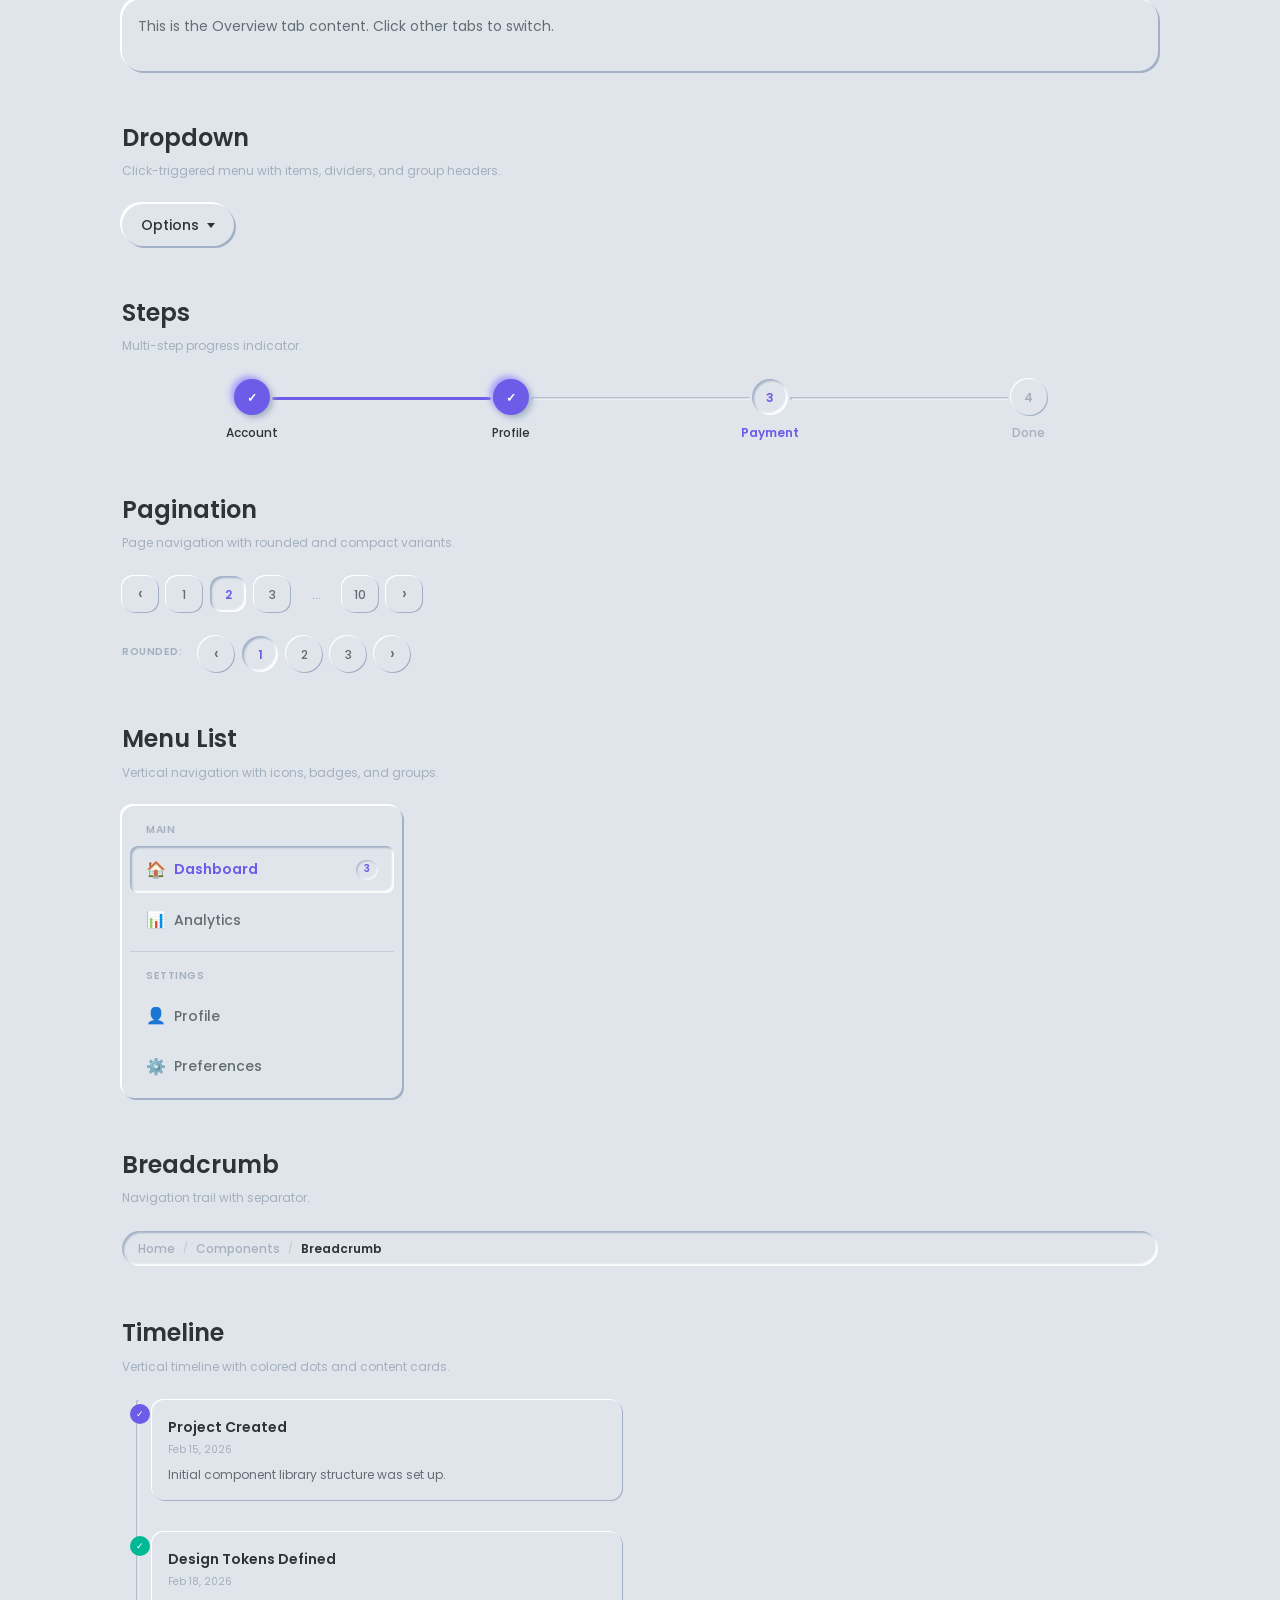
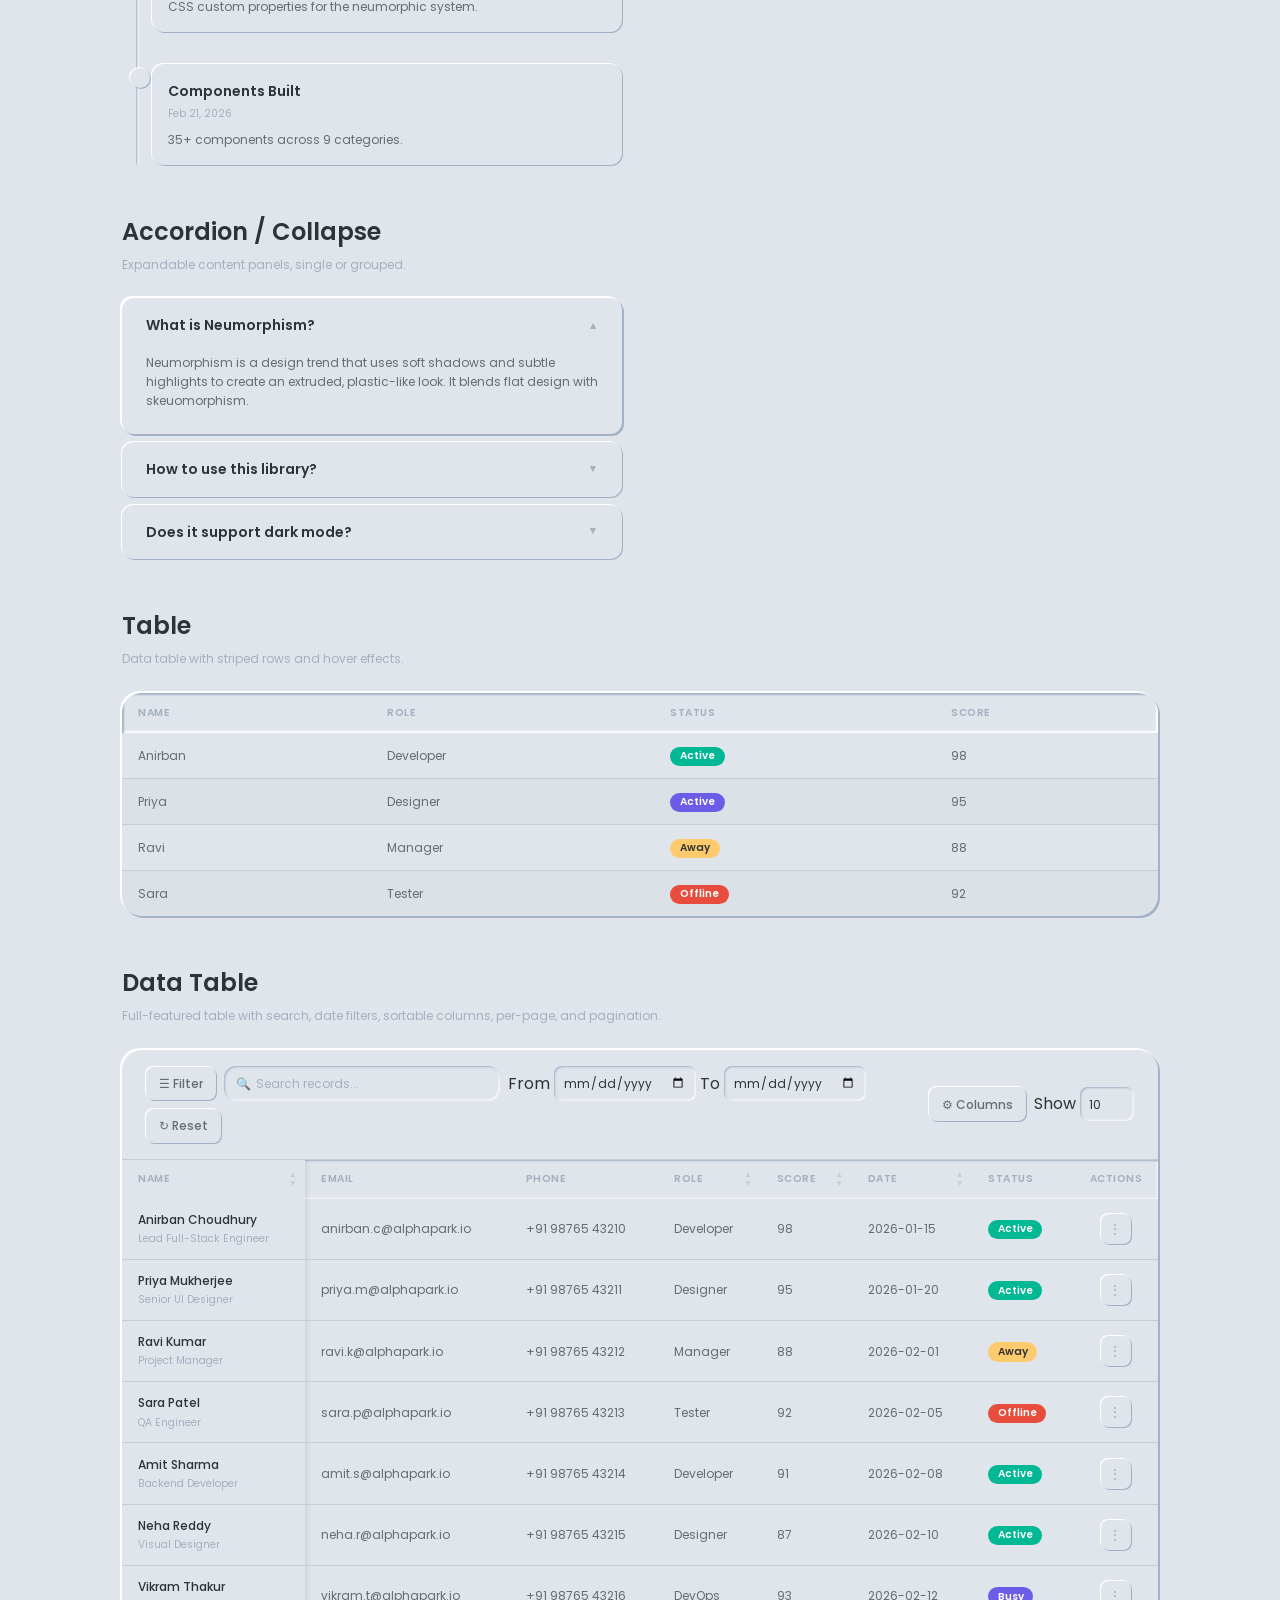
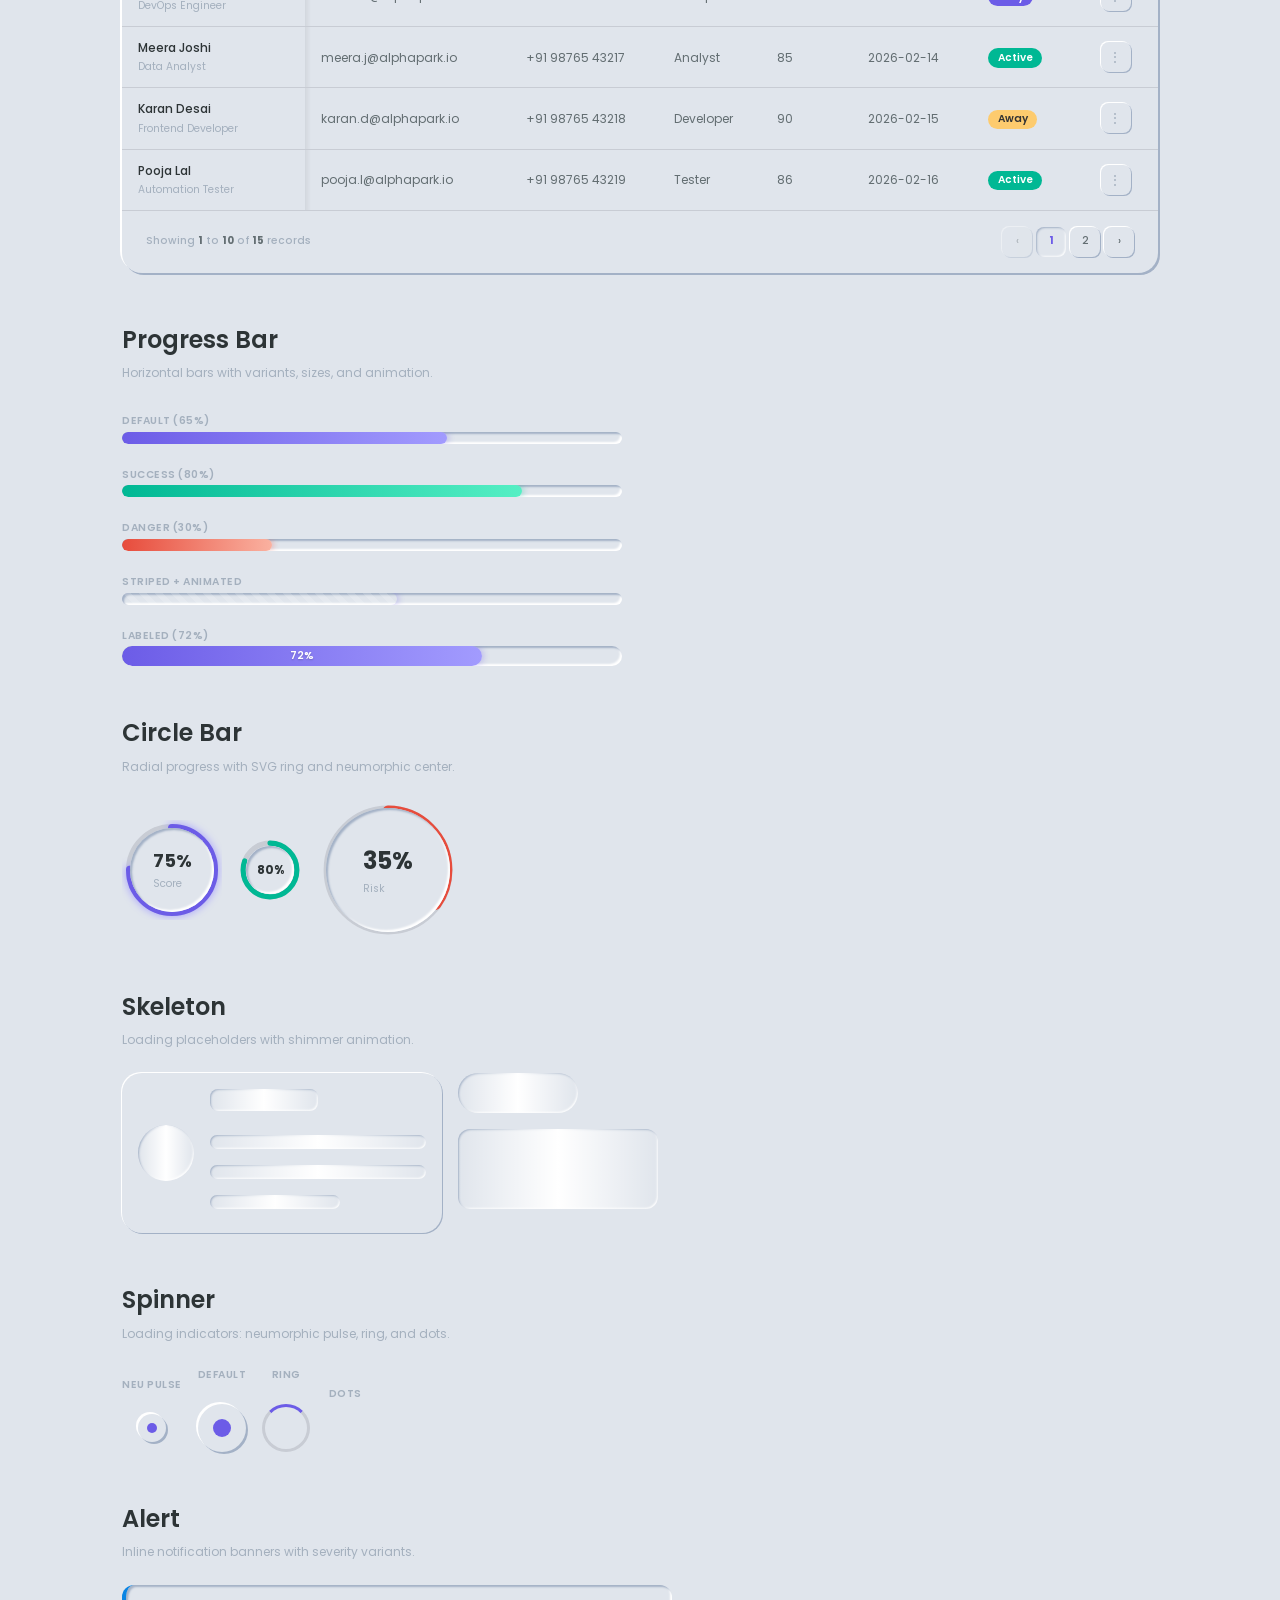
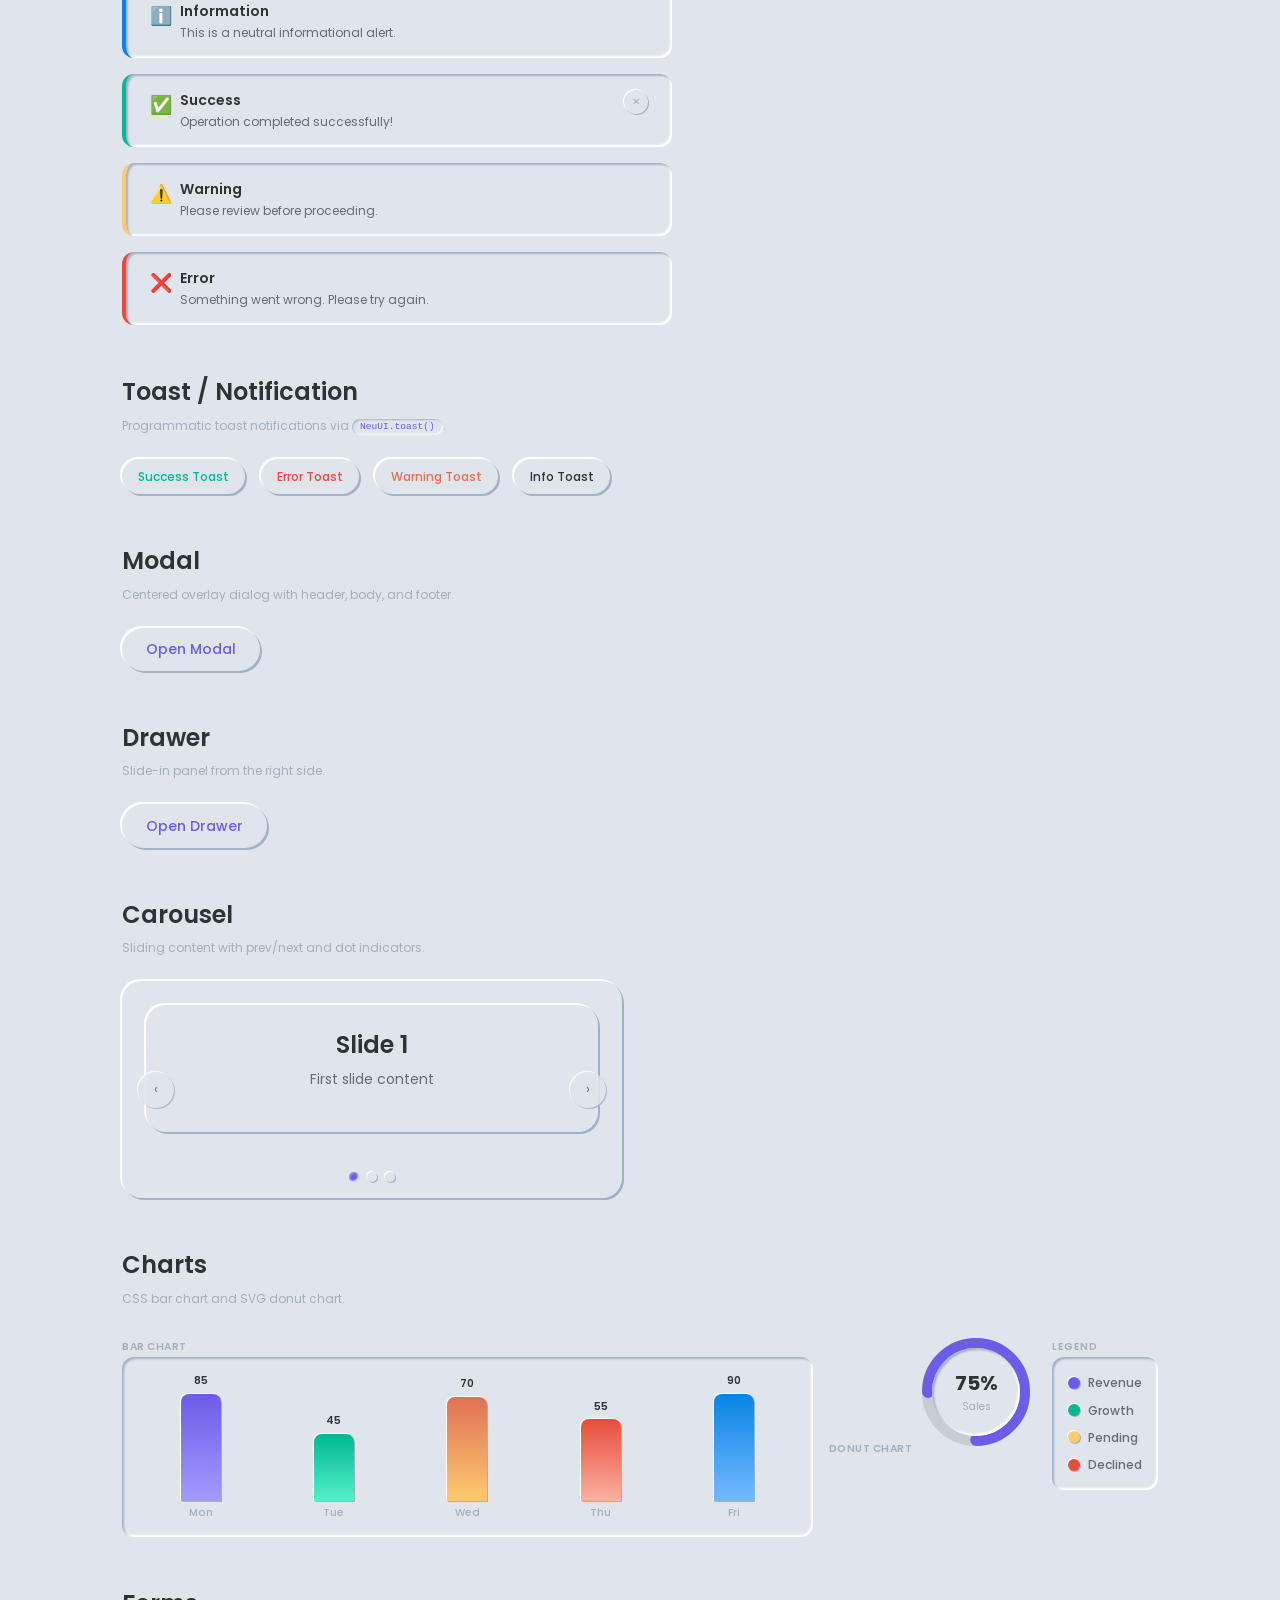
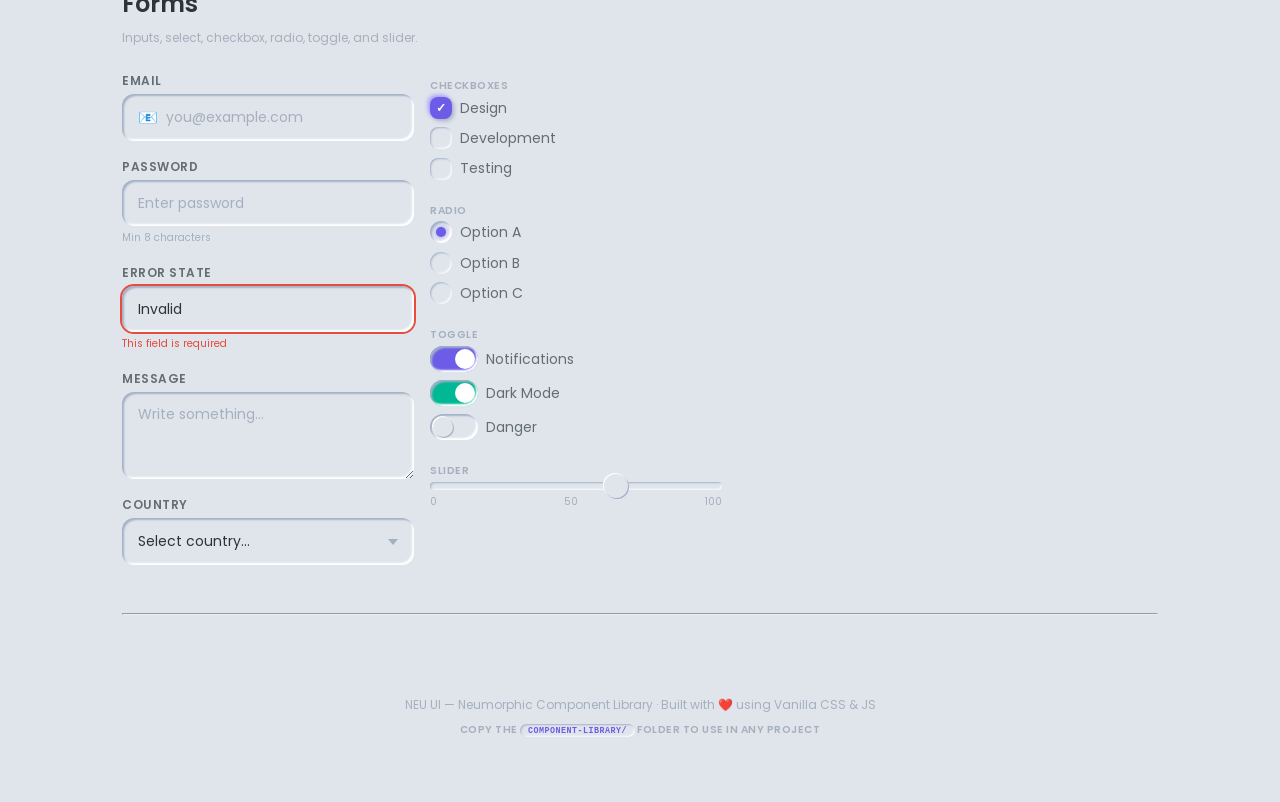
==== commit 02e9083f: "feat: Remove the NeuDataTable component and its example usage from the component library." ====
--- a/component-library/index.html
+++ b/component-library/index.html
@@ -503,121 +503,66 @@
             <h2 class="section-title">Data Table</h2>
             <p class="section-desc">Full-featured table with search, date filters, sortable columns, per-page, and pagination.</p>
 
-            <div class="neu-data-table" data-neu-datatable data-date-col="5">
-                <!-- Toolbar -->
-                <div class="neu-dt-toolbar">
-                    <div class="neu-dt-toolbar-left">
-                        <button class="neu-dt-filter-btn">☰ Filter</button>
-                        <div class="neu-dt-search">
-                            <span class="neu-dt-search-icon">🔍</span>
-                            <input type="text" placeholder="Search records...">
-                        </div>
-                        <div class="neu-dt-date">
-                            <label>From</label>
-                            <input type="date" class="neu-dt-from">
-                        </div>
-                        <div class="neu-dt-date">
-                            <label>To</label>
-                            <input type="date" class="neu-dt-to">
-                        </div>
-                        <button class="neu-dt-reset">↺ Reset</button>
-                    </div>
-                    <div class="neu-dt-toolbar-right">
-                        <div class="neu-dt-col-manager">
-                            <button class="neu-dt-col-manager-btn">⚙ Columns</button>
-                            <div class="neu-dt-col-panel">
-                                <div class="neu-dt-col-panel-title">Manage Columns</div>
-                                <div class="neu-dt-col-list"></div>
-                            </div>
-                        </div>
-                        <div class="neu-dt-per-page">
-                            <label>Show</label>
-                            <div class="neu-dt-select-wrap">
-                                <select>
-                                    <option value="5">5</option>
-                                    <option value="10" selected>10</option>
-                                    <option value="25">25</option>
-                                    <option value="50">50</option>
-                                </select>
-                            </div>
-                        </div>
-                    </div>
-                </div>
-
-                <!-- Expandable Filter Panel -->
-                <div class="neu-dt-filters">
-                    <div class="neu-dt-filter-group">
-                        <label>Role</label>
-                        <div class="neu-dt-filter-select-wrap">
-                            <select data-filter-col="3">
-                                <option value="">All Roles</option>
-                                <option value="Developer">Developer</option>
-                                <option value="Designer">Designer</option>
-                                <option value="Manager">Manager</option>
-                                <option value="Tester">Tester</option>
-                                <option value="Analyst">Analyst</option>
-                                <option value="DevOps">DevOps</option>
-                            </select>
-                        </div>
-                    </div>
-                    <div class="neu-dt-filter-group">
-                        <label>Status</label>
-                        <div class="neu-dt-filter-select-wrap">
-                            <select data-filter-col="6">
-                                <option value="">All Status</option>
-                                <option value="Active">Active</option>
-                                <option value="Away">Away</option>
-                                <option value="Busy">Busy</option>
-                                <option value="Offline">Offline</option>
-                            </select>
-                        </div>
-                    </div>
-                </div>
-
-                <!-- Active Filter Tags -->
-                <div class="neu-dt-active-filters"></div>
-
-                <!-- Table -->
-                <div class="neu-dt-table-wrap">
-                <table class="neu-dt-table">
-                    <thead>
-                        <tr>
-                            <th class="neu-dt-sortable">Name <span class="neu-dt-sort-icon"><span class="up">▲</span><span class="down">▼</span></span></th>
-                            <th>Email</th>
-                            <th>Phone</th>
-                            <th class="neu-dt-sortable">Role <span class="neu-dt-sort-icon"><span class="up">▲</span><span class="down">▼</span></span></th>
-                            <th class="neu-dt-sortable">Score <span class="neu-dt-sort-icon"><span class="up">▲</span><span class="down">▼</span></span></th>
-                            <th class="neu-dt-sortable">Date <span class="neu-dt-sort-icon"><span class="up">▲</span><span class="down">▼</span></span></th>
-                            <th>Status</th>
-                            <th style="text-align:center;">Actions</th>
-                        </tr>
-                    </thead>
-                    <tbody>
-                        <tr><td><div class="neu-dt-cell-main">Anirban Choudhury</div><div class="neu-dt-cell-sub">Lead Full-Stack Engineer</div></td><td>anirban.c@alphapark.io</td><td>+91 98765 43210</td><td>Developer</td><td>98</td><td>2026-01-15</td><td><span class="neu-badge neu-badge-filled neu-badge-success">Active</span></td><td class="neu-dt-action-cell"><button class="neu-dt-action-btn">⋮</button><div class="neu-dt-action-menu"><button class="neu-dt-action-item">📝 Edit</button><button class="neu-dt-action-item">📋 Clone</button><div class="neu-dt-action-divider"></div><button class="neu-dt-action-item danger">🗑️ Delete</button></div></td></tr>
-                        <tr><td><div class="neu-dt-cell-main">Priya Mukherjee</div><div class="neu-dt-cell-sub">Senior UI Designer</div></td><td>priya.m@alphapark.io</td><td>+91 98765 43211</td><td>Designer</td><td>95</td><td>2026-01-20</td><td><span class="neu-badge neu-badge-filled neu-badge-success">Active</span></td><td class="neu-dt-action-cell"><button class="neu-dt-action-btn">⋮</button><div class="neu-dt-action-menu"><button class="neu-dt-action-item">📝 Edit</button><button class="neu-dt-action-item">📋 Clone</button><div class="neu-dt-action-divider"></div><button class="neu-dt-action-item danger">🗑️ Delete</button></div></td></tr>
-                        <tr><td><div class="neu-dt-cell-main">Ravi Kumar</div><div class="neu-dt-cell-sub">Project Manager</div></td><td>ravi.k@alphapark.io</td><td>+91 98765 43212</td><td>Manager</td><td>88</td><td>2026-02-01</td><td><span class="neu-badge neu-badge-filled neu-badge-warning">Away</span></td><td class="neu-dt-action-cell"><button class="neu-dt-action-btn">⋮</button><div class="neu-dt-action-menu"><button class="neu-dt-action-item">📝 Edit</button><button class="neu-dt-action-item">📋 Clone</button><div class="neu-dt-action-divider"></div><button class="neu-dt-action-item danger">🗑️ Delete</button></div></td></tr>
-                        <tr><td><div class="neu-dt-cell-main">Sara Patel</div><div class="neu-dt-cell-sub">QA Engineer</div></td><td>sara.p@alphapark.io</td><td>+91 98765 43213</td><td>Tester</td><td>92</td><td>2026-02-05</td><td><span class="neu-badge neu-badge-filled neu-badge-danger">Offline</span></td><td class="neu-dt-action-cell"><button class="neu-dt-action-btn">⋮</button><div class="neu-dt-action-menu"><button class="neu-dt-action-item">📝 Edit</button><button class="neu-dt-action-item">📋 Clone</button><div class="neu-dt-action-divider"></div><button class="neu-dt-action-item danger">🗑️ Delete</button></div></td></tr>
-                        <tr><td><div class="neu-dt-cell-main">Amit Sharma</div><div class="neu-dt-cell-sub">Backend Developer</div></td><td>amit.s@alphapark.io</td><td>+91 98765 43214</td><td>Developer</td><td>91</td><td>2026-02-08</td><td><span class="neu-badge neu-badge-filled neu-badge-success">Active</span></td><td class="neu-dt-action-cell"><button class="neu-dt-action-btn">⋮</button><div class="neu-dt-action-menu"><button class="neu-dt-action-item">📝 Edit</button><button class="neu-dt-action-item">📋 Clone</button><div class="neu-dt-action-divider"></div><button class="neu-dt-action-item danger">🗑️ Delete</button></div></td></tr>
-                        <tr><td><div class="neu-dt-cell-main">Neha Reddy</div><div class="neu-dt-cell-sub">Visual Designer</div></td><td>neha.r@alphapark.io</td><td>+91 98765 43215</td><td>Designer</td><td>87</td><td>2026-02-10</td><td><span class="neu-badge neu-badge-filled neu-badge-success">Active</span></td><td class="neu-dt-action-cell"><button class="neu-dt-action-btn">⋮</button><div class="neu-dt-action-menu"><button class="neu-dt-action-item">📝 Edit</button><button class="neu-dt-action-item">📋 Clone</button><div class="neu-dt-action-divider"></div><button class="neu-dt-action-item danger">🗑️ Delete</button></div></td></tr>
-                        <tr><td><div class="neu-dt-cell-main">Vikram Thakur</div><div class="neu-dt-cell-sub">DevOps Engineer</div></td><td>vikram.t@alphapark.io</td><td>+91 98765 43216</td><td>DevOps</td><td>93</td><td>2026-02-12</td><td><span class="neu-badge neu-badge-filled neu-badge-accent">Busy</span></td><td class="neu-dt-action-cell"><button class="neu-dt-action-btn">⋮</button><div class="neu-dt-action-menu"><button class="neu-dt-action-item">📝 Edit</button><button class="neu-dt-action-item">📋 Clone</button><div class="neu-dt-action-divider"></div><button class="neu-dt-action-item danger">🗑️ Delete</button></div></td></tr>
-                        <tr><td><div class="neu-dt-cell-main">Meera Joshi</div><div class="neu-dt-cell-sub">Data Analyst</div></td><td>meera.j@alphapark.io</td><td>+91 98765 43217</td><td>Analyst</td><td>85</td><td>2026-02-14</td><td><span class="neu-badge neu-badge-filled neu-badge-success">Active</span></td><td class="neu-dt-action-cell"><button class="neu-dt-action-btn">⋮</button><div class="neu-dt-action-menu"><button class="neu-dt-action-item">📝 Edit</button><button class="neu-dt-action-item">📋 Clone</button><div class="neu-dt-action-divider"></div><button class="neu-dt-action-item danger">🗑️ Delete</button></div></td></tr>
-                        <tr><td><div class="neu-dt-cell-main">Karan Desai</div><div class="neu-dt-cell-sub">Frontend Developer</div></td><td>karan.d@alphapark.io</td><td>+91 98765 43218</td><td>Developer</td><td>90</td><td>2026-02-15</td><td><span class="neu-badge neu-badge-filled neu-badge-warning">Away</span></td><td class="neu-dt-action-cell"><button class="neu-dt-action-btn">⋮</button><div class="neu-dt-action-menu"><button class="neu-dt-action-item">📝 Edit</button><button class="neu-dt-action-item">📋 Clone</button><div class="neu-dt-action-divider"></div><button class="neu-dt-action-item danger">🗑️ Delete</button></div></td></tr>
-                        <tr><td><div class="neu-dt-cell-main">Pooja Lal</div><div class="neu-dt-cell-sub">Automation Tester</div></td><td>pooja.l@alphapark.io</td><td>+91 98765 43219</td><td>Tester</td><td>86</td><td>2026-02-16</td><td><span class="neu-badge neu-badge-filled neu-badge-success">Active</span></td><td class="neu-dt-action-cell"><button class="neu-dt-action-btn">⋮</button><div class="neu-dt-action-menu"><button class="neu-dt-action-item">📝 Edit</button><button class="neu-dt-action-item">📋 Clone</button><div class="neu-dt-action-divider"></div><button class="neu-dt-action-item danger">🗑️ Delete</button></div></td></tr>
-                        <tr><td><div class="neu-dt-cell-main">Rajesh Bansal</div><div class="neu-dt-cell-sub">Engineering Manager</div></td><td>rajesh.b@alphapark.io</td><td>+91 98765 43220</td><td>Manager</td><td>82</td><td>2026-02-17</td><td><span class="neu-badge neu-badge-filled neu-badge-danger">Offline</span></td><td class="neu-dt-action-cell"><button class="neu-dt-action-btn">⋮</button><div class="neu-dt-action-menu"><button class="neu-dt-action-item">📝 Edit</button><button class="neu-dt-action-item">📋 Clone</button><div class="neu-dt-action-divider"></div><button class="neu-dt-action-item danger">🗑️ Delete</button></div></td></tr>
-                        <tr><td><div class="neu-dt-cell-main">Deepa Nair</div><div class="neu-dt-cell-sub">UX Designer</div></td><td>deepa.n@alphapark.io</td><td>+91 98765 43221</td><td>Designer</td><td>94</td><td>2026-02-18</td><td><span class="neu-badge neu-badge-filled neu-badge-success">Active</span></td><td class="neu-dt-action-cell"><button class="neu-dt-action-btn">⋮</button><div class="neu-dt-action-menu"><button class="neu-dt-action-item">📝 Edit</button><button class="neu-dt-action-item">📋 Clone</button><div class="neu-dt-action-divider"></div><button class="neu-dt-action-item danger">🗑️ Delete</button></div></td></tr>
-                        <tr><td><div class="neu-dt-cell-main">Suresh Verma</div><div class="neu-dt-cell-sub">Senior Developer</div></td><td>suresh.v@alphapark.io</td><td>+91 98765 43222</td><td>Developer</td><td>89</td><td>2026-02-19</td><td><span class="neu-badge neu-badge-filled neu-badge-accent">Busy</span></td><td class="neu-dt-action-cell"><button class="neu-dt-action-btn">⋮</button><div class="neu-dt-action-menu"><button class="neu-dt-action-item">📝 Edit</button><button class="neu-dt-action-item">📋 Clone</button><div class="neu-dt-action-divider"></div><button class="neu-dt-action-item danger">🗑️ Delete</button></div></td></tr>
-                        <tr><td><div class="neu-dt-cell-main">Kavita Gupta</div><div class="neu-dt-cell-sub">Business Analyst</div></td><td>kavita.g@alphapark.io</td><td>+91 98765 43223</td><td>Analyst</td><td>96</td><td>2026-02-20</td><td><span class="neu-badge neu-badge-filled neu-badge-success">Active</span></td><td class="neu-dt-action-cell"><button class="neu-dt-action-btn">⋮</button><div class="neu-dt-action-menu"><button class="neu-dt-action-item">📝 Edit</button><button class="neu-dt-action-item">📋 Clone</button><div class="neu-dt-action-divider"></div><button class="neu-dt-action-item danger">🗑️ Delete</button></div></td></tr>
-                        <tr><td><div class="neu-dt-cell-main">Arjun Hegde</div><div class="neu-dt-cell-sub">Cloud Engineer</div></td><td>arjun.h@alphapark.io</td><td>+91 98765 43224</td><td>DevOps</td><td>84</td><td>2026-02-21</td><td><span class="neu-badge neu-badge-filled neu-badge-warning">Away</span></td><td class="neu-dt-action-cell"><button class="neu-dt-action-btn">⋮</button><div class="neu-dt-action-menu"><button class="neu-dt-action-item">📝 Edit</button><button class="neu-dt-action-item">📋 Clone</button><div class="neu-dt-action-divider"></div><button class="neu-dt-action-item danger">🗑️ Delete</button></div></td></tr>
-                    </tbody>
-                </table>
-                </div>
-
-                <!-- Footer -->
-                <div class="neu-dt-footer">
-                    <div class="neu-dt-info">Showing <strong>1</strong> to <strong>10</strong> of <strong>15</strong> records</div>
-                    <div class="neu-dt-pages"></div>
-                </div>
-            </div>
+            <div id="dynamic-datatable"></div>
+            <script>
+                document.addEventListener('DOMContentLoaded', function () {
+                    NeuUI.createDataTable(document.getElementById('dynamic-datatable'), {
+                        columns: [
+                            {
+                                key: 'name', label: 'Name', sortable: true, sticky: 'left',
+                                render: (val, row) =>
+                                    `<div class="neu-dt-cell-main">${row.name}</div><div class="neu-dt-cell-sub">${row.designation}</div>`
+                            },
+                            { key: 'email', label: 'Email' },
+                            { key: 'phone', label: 'Phone' },
+                            {
+                                key: 'role', label: 'Role', sortable: true,
+                                filter: { options: ['Developer', 'Designer', 'Manager', 'Tester', 'Analyst', 'DevOps'] }
+                            },
+                            { key: 'score', label: 'Score', sortable: true },
+                            { key: 'date', label: 'Date', sortable: true, type: 'date' },
+                            {
+                                key: 'status', label: 'Status',
+                                filter: { options: ['Active', 'Away', 'Busy', 'Offline'] },
+                                render: (val) => {
+                                    const map = { Active: 'success', Away: 'warning', Busy: 'accent', Offline: 'danger' };
+                                    return `<span class="neu-badge neu-badge-filled neu-badge-${map[val] || 'default'}">${val}</span>`;
+                                }
+                            }
+                        ],
+                        actions: [
+                            { label: '📝 Edit', key: 'edit' },
+                            { label: '📋 Clone', key: 'clone' },
+                            { divider: true },
+                            { label: '🗑️ Delete', key: 'delete', danger: true }
+                        ],
+                        data: [
+                            { name: 'Anirban Choudhury', designation: 'Lead Full-Stack Engineer', email: 'anirban.c@alphapark.io', phone: '+91 98765 43210', role: 'Developer', score: 98, date: '2026-01-15', status: 'Active' },
+                            { name: 'Priya Mukherjee', designation: 'Senior UI Designer', email: 'priya.m@alphapark.io', phone: '+91 98765 43211', role: 'Designer', score: 95, date: '2026-01-20', status: 'Active' },
+                            { name: 'Ravi Kumar', designation: 'Project Manager', email: 'ravi.k@alphapark.io', phone: '+91 98765 43212', role: 'Manager', score: 88, date: '2026-02-01', status: 'Away' },
+                            { name: 'Sara Patel', designation: 'QA Engineer', email: 'sara.p@alphapark.io', phone: '+91 98765 43213', role: 'Tester', score: 92, date: '2026-02-05', status: 'Offline' },
+                            { name: 'Amit Sharma', designation: 'Backend Developer', email: 'amit.s@alphapark.io', phone: '+91 98765 43214', role: 'Developer', score: 91, date: '2026-02-08', status: 'Active' },
+                            { name: 'Neha Reddy', designation: 'Visual Designer', email: 'neha.r@alphapark.io', phone: '+91 98765 43215', role: 'Designer', score: 87, date: '2026-02-10', status: 'Active' },
+                            { name: 'Vikram Thakur', designation: 'DevOps Engineer', email: 'vikram.t@alphapark.io', phone: '+91 98765 43216', role: 'DevOps', score: 93, date: '2026-02-12', status: 'Busy' },
+                            { name: 'Meera Joshi', designation: 'Data Analyst', email: 'meera.j@alphapark.io', phone: '+91 98765 43217', role: 'Analyst', score: 85, date: '2026-02-14', status: 'Active' },
+                            { name: 'Karan Desai', designation: 'Frontend Developer', email: 'karan.d@alphapark.io', phone: '+91 98765 43218', role: 'Developer', score: 90, date: '2026-02-15', status: 'Away' },
+                            { name: 'Pooja Lal', designation: 'Automation Tester', email: 'pooja.l@alphapark.io', phone: '+91 98765 43219', role: 'Tester', score: 86, date: '2026-02-16', status: 'Active' },
+                            { name: 'Rajesh Bansal', designation: 'Engineering Manager', email: 'rajesh.b@alphapark.io', phone: '+91 98765 43220', role: 'Manager', score: 82, date: '2026-02-17', status: 'Offline' },
+                            { name: 'Deepa Nair', designation: 'UX Designer', email: 'deepa.n@alphapark.io', phone: '+91 98765 43221', role: 'Designer', score: 94, date: '2026-02-18', status: 'Active' },
+                            { name: 'Suresh Verma', designation: 'Senior Developer', email: 'suresh.v@alphapark.io', phone: '+91 98765 43222', role: 'Developer', score: 89, date: '2026-02-19', status: 'Busy' },
+                            { name: 'Kavita Gupta', designation: 'Business Analyst', email: 'kavita.g@alphapark.io', phone: '+91 98765 43223', role: 'Analyst', score: 96, date: '2026-02-20', status: 'Active' },
+                            { name: 'Arjun Hegde', designation: 'Cloud Engineer', email: 'arjun.h@alphapark.io', phone: '+91 98765 43224', role: 'DevOps', score: 84, date: '2026-02-21', status: 'Away' }
+                        ],
+                        perPageOptions: [5, 10, 25, 50],
+                        defaultPerPage: 10,
+                        searchable: true,
+                        onAction: (action, row) => {
+                            console.log('Action:', action, 'Row:', row);
+                            alert(`${action} → ${row.name}`);
+                        }
+                    });
+                });
+            </script>
         </section>
 
         <!-- ═══════════════════════════════════════ -->
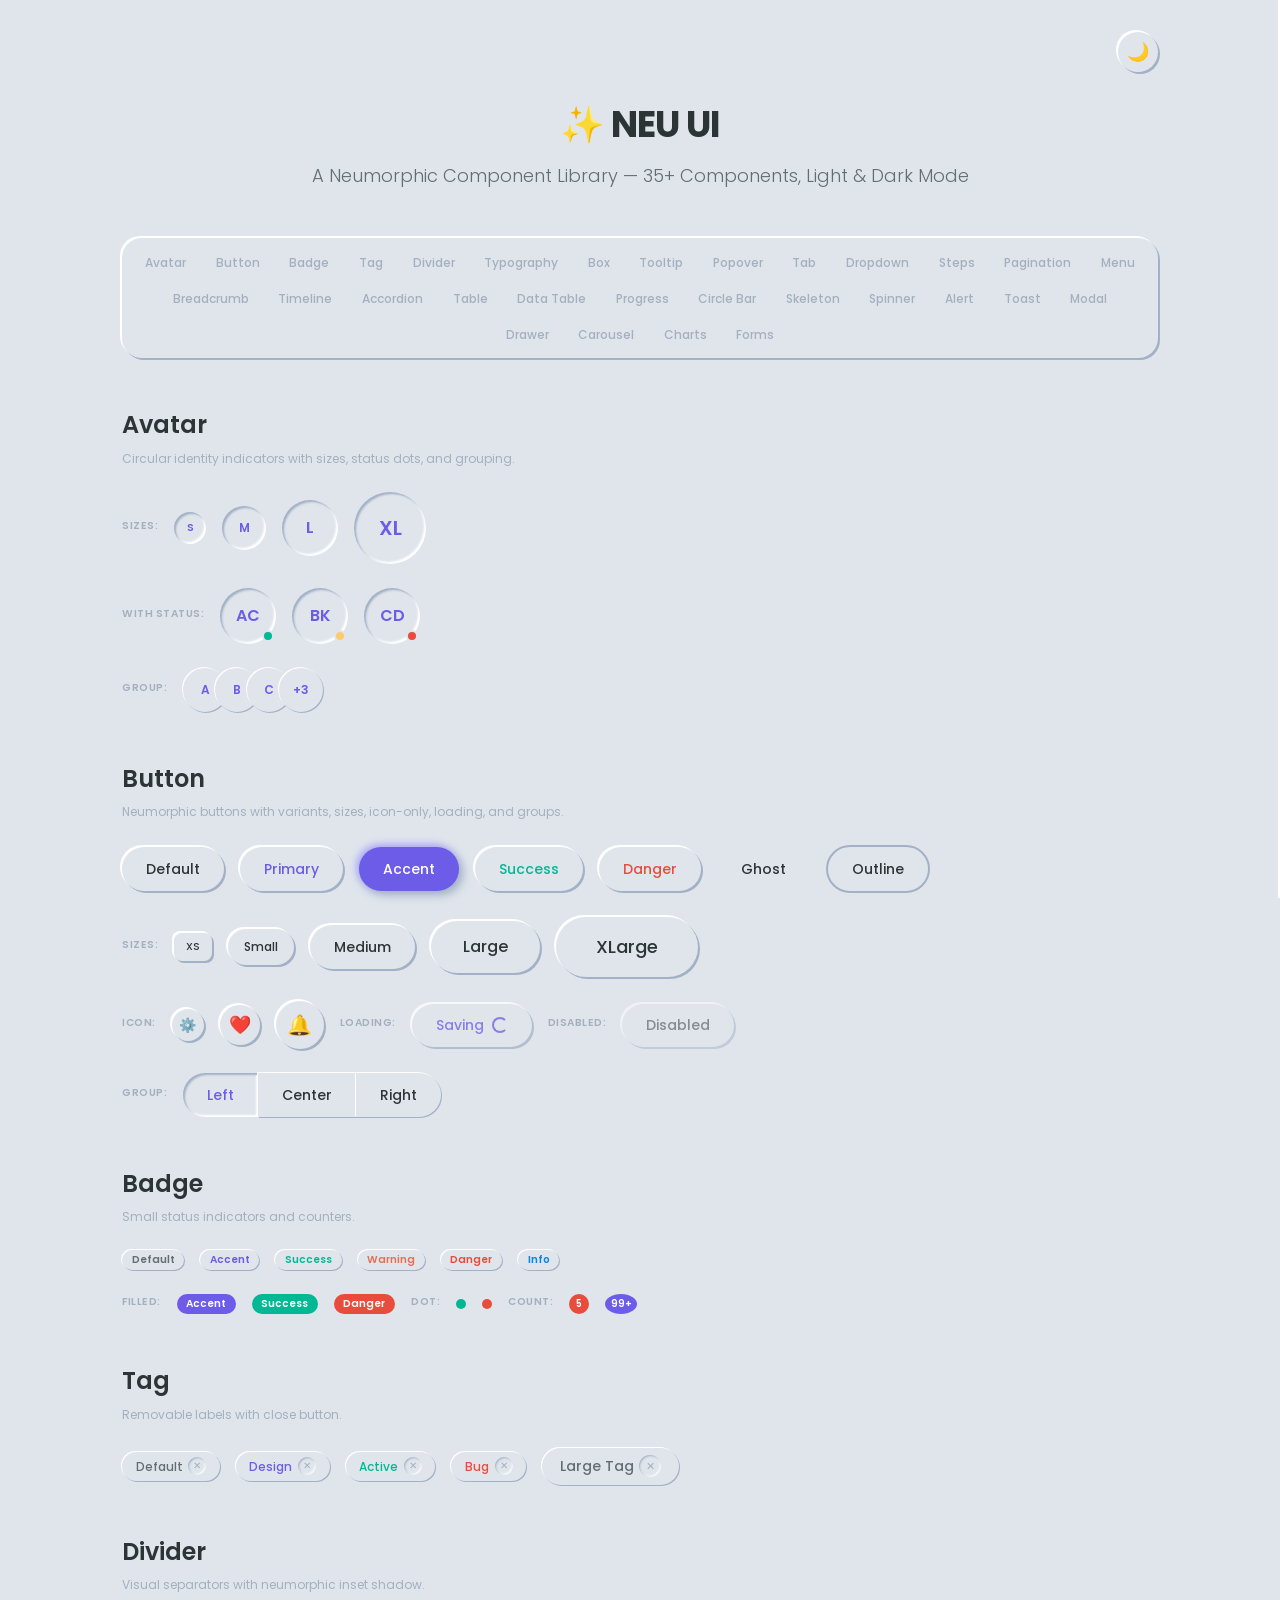
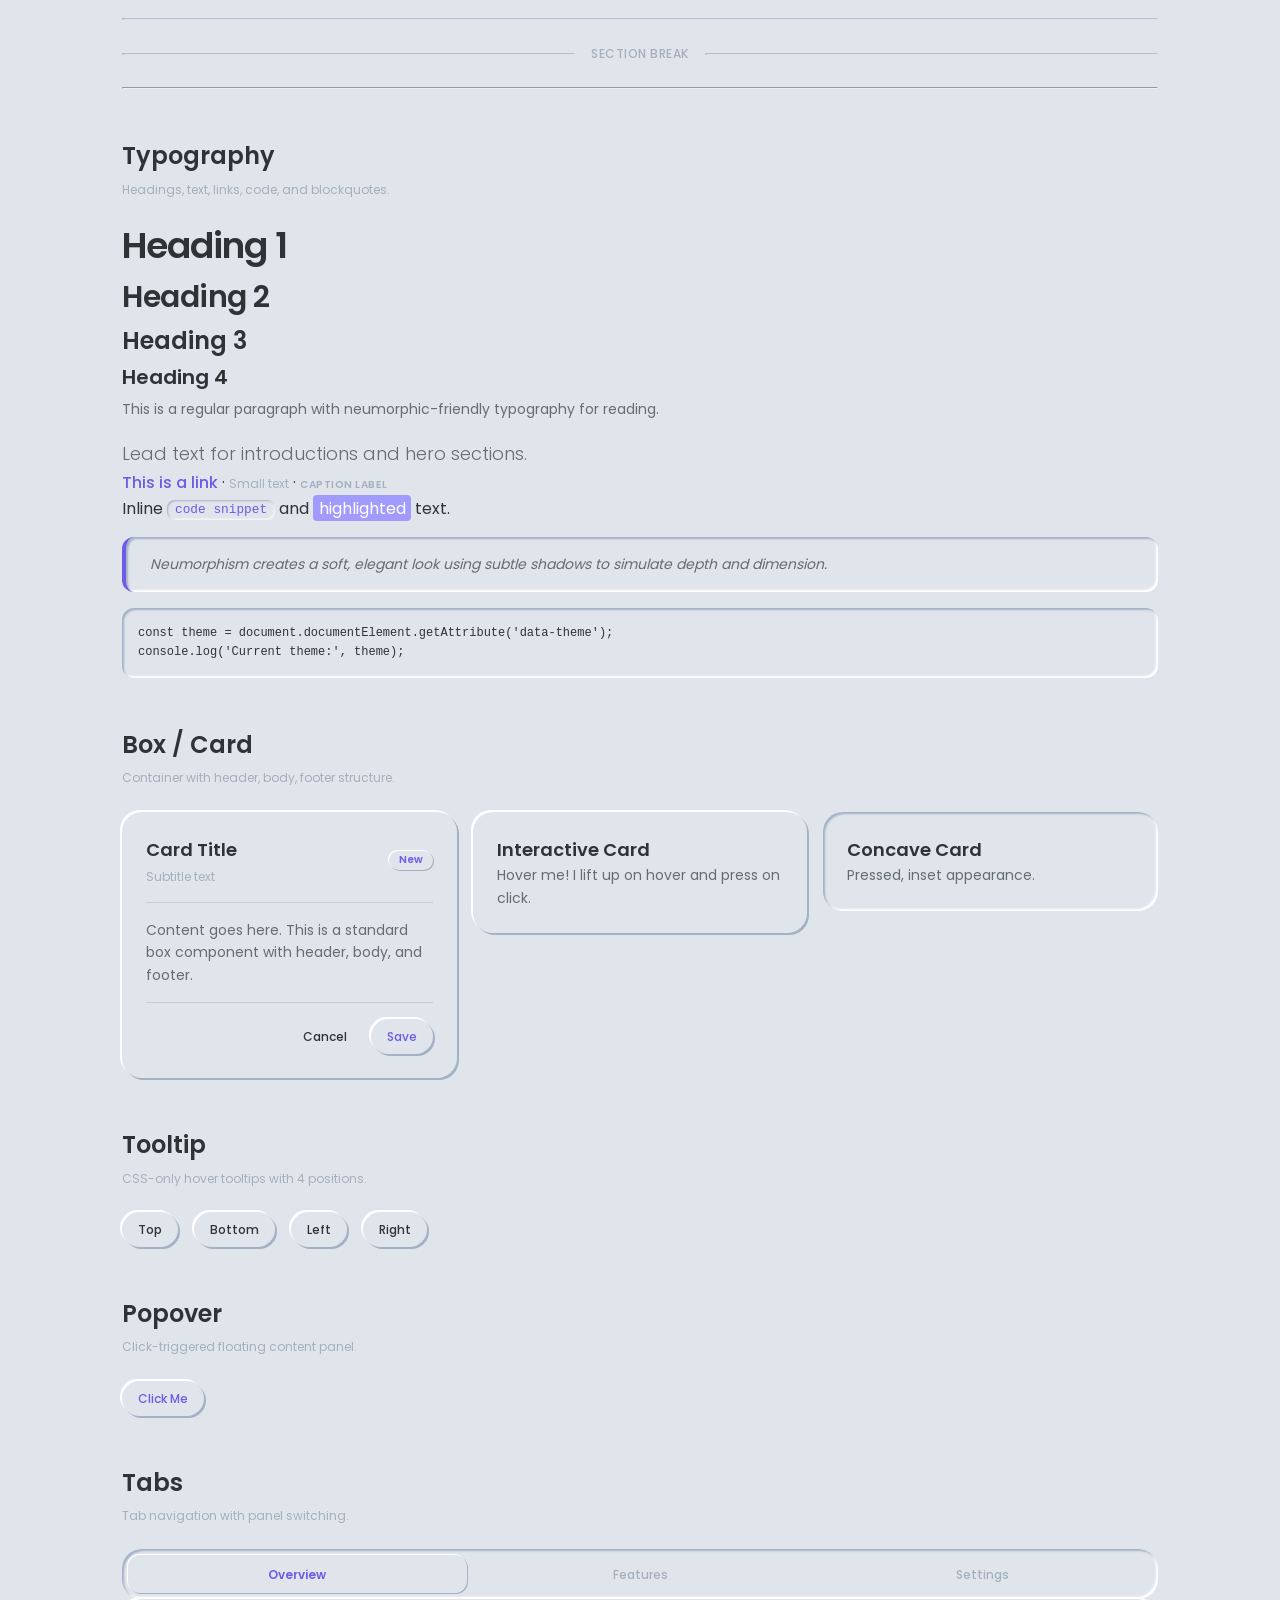
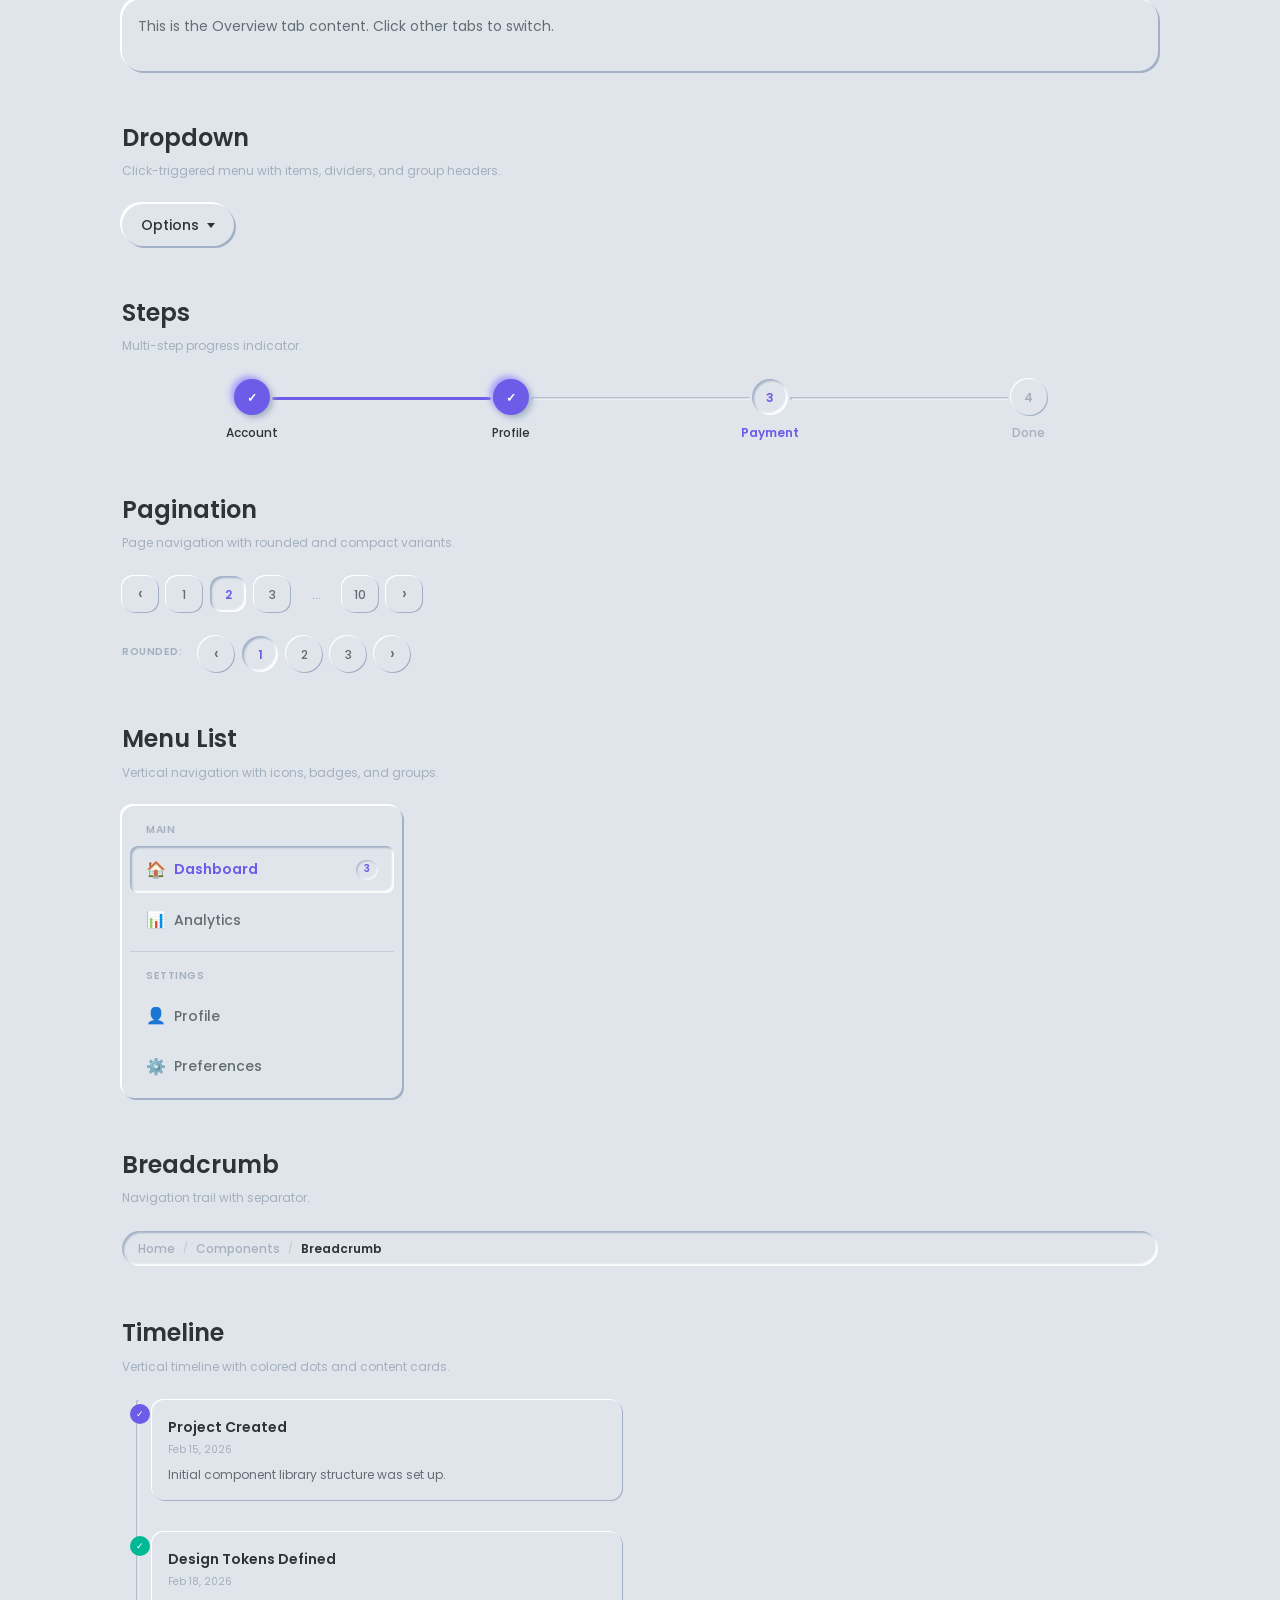
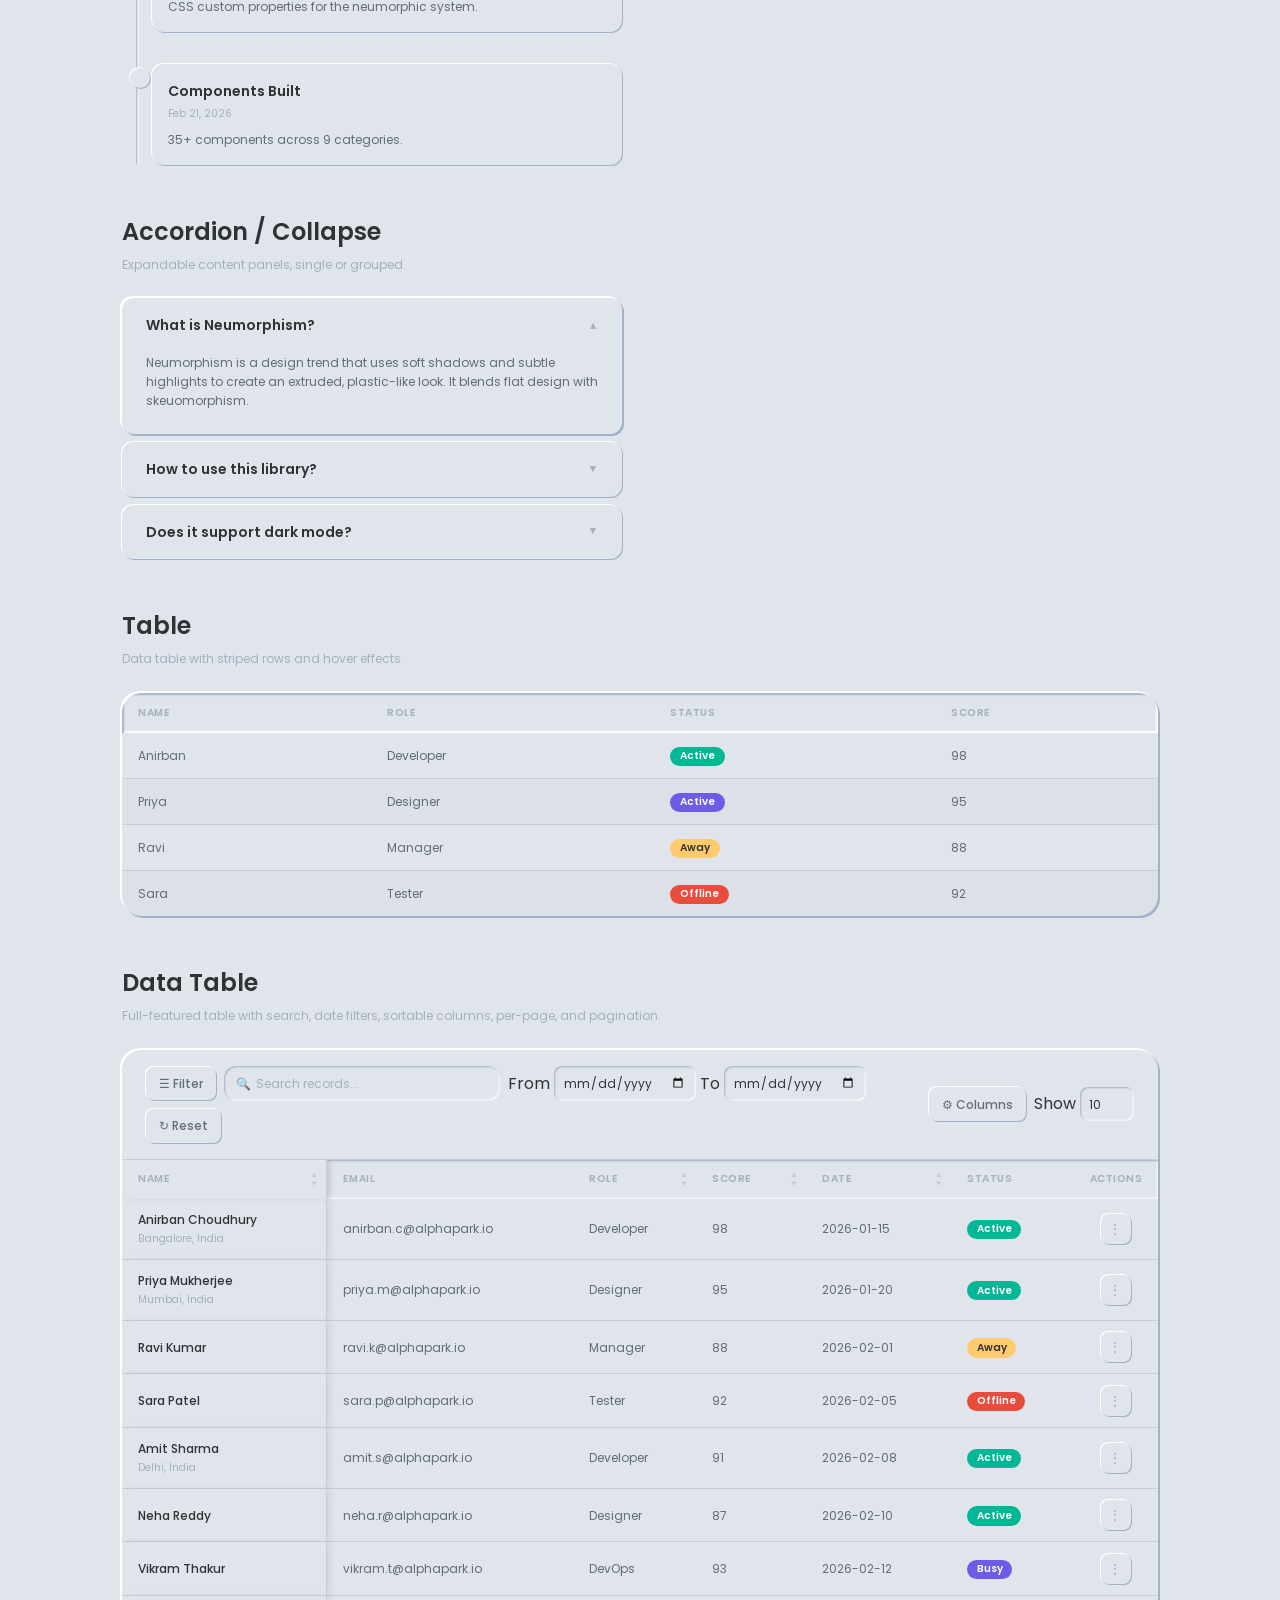
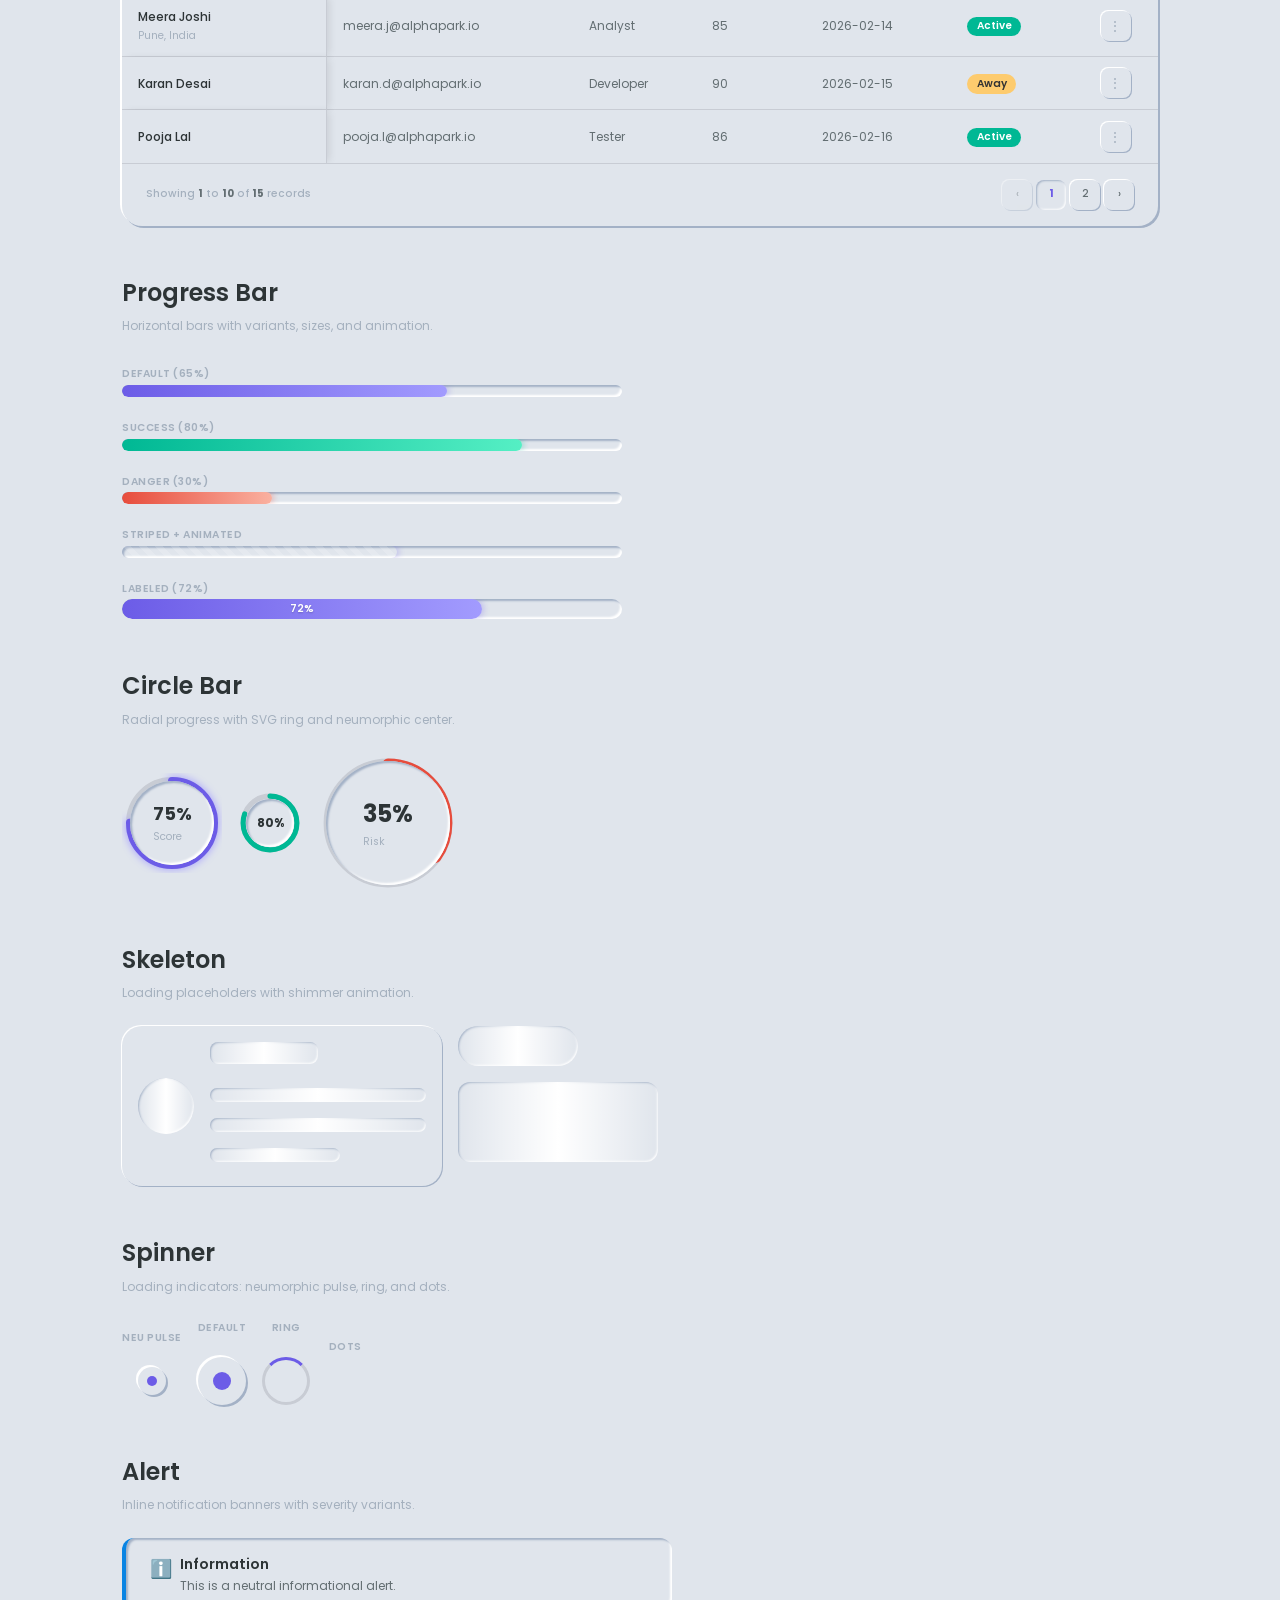
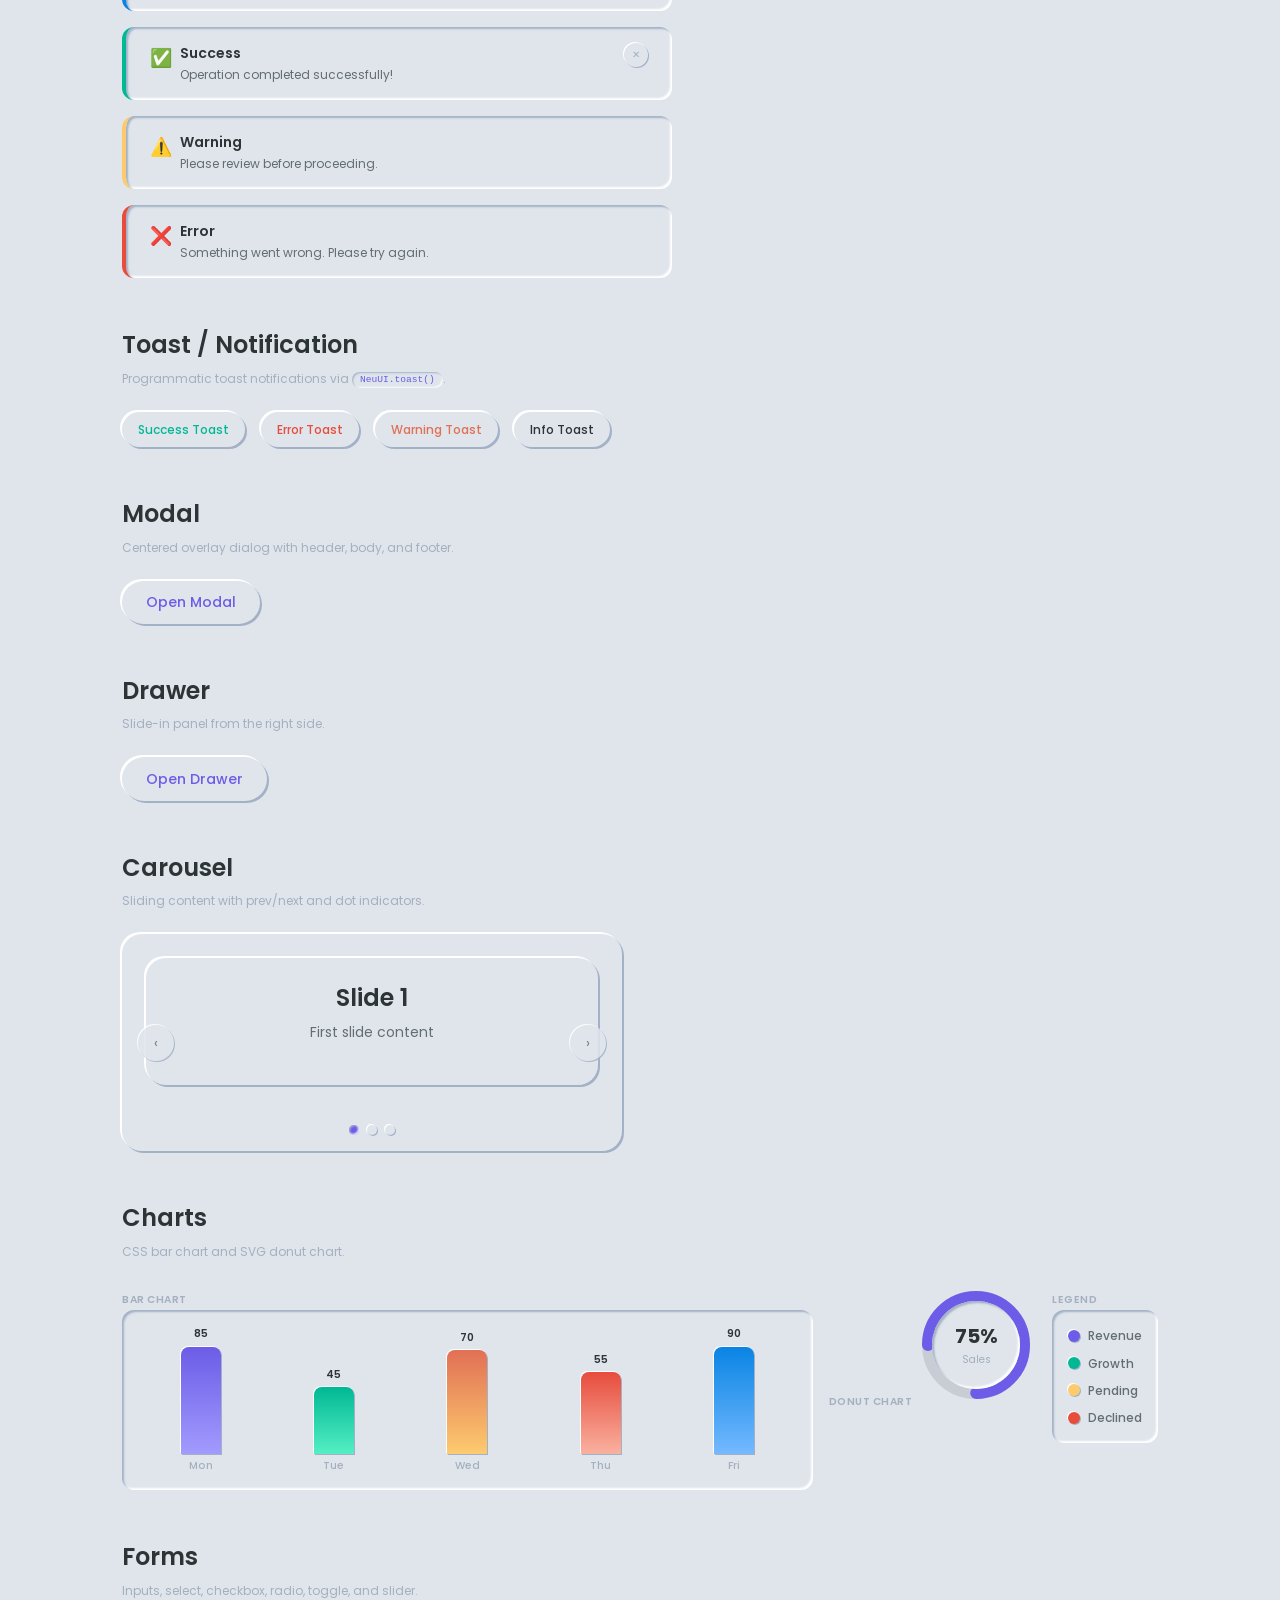
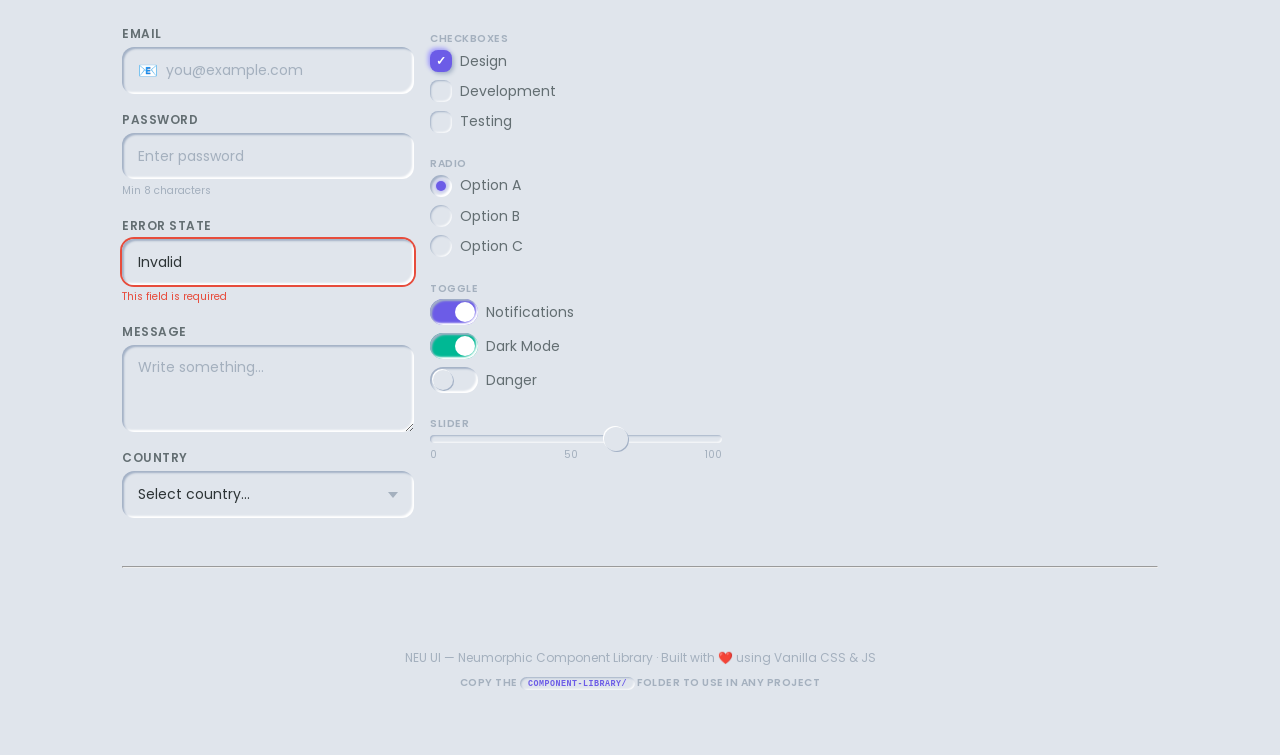
==== commit 3c3fc9af: "feat: Add Poppins font integration and implement editable cells in the data table component." ====
--- a/component-library/index.html
+++ b/component-library/index.html
@@ -505,19 +505,35 @@
 
             <div id="dynamic-datatable"></div>
             <script>
+                // Global callback for cell edits
+                window.tdUpdateName = function(key, val, row) {
+                    console.log(`Callback tdUpdateName => Saved ${key}:`, val, 'for row:', row);
+                };
+
                 document.addEventListener('DOMContentLoaded', function () {
-                    NeuUI.createDataTable(document.getElementById('dynamic-datatable'), {
+                    const table = NeuUI.createDataTable(document.getElementById('dynamic-datatable'), {
                         columns: [
                             {
                                 key: 'name', label: 'Name', sortable: true, sticky: 'left',
-                                render: (val, row) =>
-                                    `<div class="neu-dt-cell-main">${row.name}</div><div class="neu-dt-cell-sub">${row.designation}</div>`
+                                editable: true, inputType: 'text', cellMethod: 'tdUpdateName',
+                                editField: 'name',
+                                render: (val) => {
+                                    if (typeof val === 'object' && val !== null) {
+                                        return `<div class="neu-dt-cell-main">${val.name}</div><div class="neu-dt-cell-sub">${val.address || ''}</div>`;
+                                    }
+                                    return `<div class="neu-dt-cell-main">${val}</div>`;
+                                }
                             },
                             { key: 'email', label: 'Email' },
-                            { key: 'phone', label: 'Phone' },
                             {
                                 key: 'role', label: 'Role', sortable: true,
-                                filter: { options: ['Developer', 'Designer', 'Manager', 'Tester', 'Analyst', 'DevOps'] }
+                                editable: true, inputType: 'dropdown',
+                                filter: { 
+                                    options: {
+                                        '10': 'Developer', '20': 'Designer', '30': 'Manager', 
+                                        '40': 'Tester', '50': 'Analyst', '60': 'DevOps'
+                                    }
+                                }
                             },
                             { key: 'score', label: 'Score', sortable: true },
                             { key: 'date', label: 'Date', sortable: true, type: 'date' },
@@ -536,31 +552,33 @@
                             { divider: true },
                             { label: '🗑️ Delete', key: 'delete', danger: true }
                         ],
-                        data: [
-                            { name: 'Anirban Choudhury', designation: 'Lead Full-Stack Engineer', email: 'anirban.c@alphapark.io', phone: '+91 98765 43210', role: 'Developer', score: 98, date: '2026-01-15', status: 'Active' },
-                            { name: 'Priya Mukherjee', designation: 'Senior UI Designer', email: 'priya.m@alphapark.io', phone: '+91 98765 43211', role: 'Designer', score: 95, date: '2026-01-20', status: 'Active' },
-                            { name: 'Ravi Kumar', designation: 'Project Manager', email: 'ravi.k@alphapark.io', phone: '+91 98765 43212', role: 'Manager', score: 88, date: '2026-02-01', status: 'Away' },
-                            { name: 'Sara Patel', designation: 'QA Engineer', email: 'sara.p@alphapark.io', phone: '+91 98765 43213', role: 'Tester', score: 92, date: '2026-02-05', status: 'Offline' },
-                            { name: 'Amit Sharma', designation: 'Backend Developer', email: 'amit.s@alphapark.io', phone: '+91 98765 43214', role: 'Developer', score: 91, date: '2026-02-08', status: 'Active' },
-                            { name: 'Neha Reddy', designation: 'Visual Designer', email: 'neha.r@alphapark.io', phone: '+91 98765 43215', role: 'Designer', score: 87, date: '2026-02-10', status: 'Active' },
-                            { name: 'Vikram Thakur', designation: 'DevOps Engineer', email: 'vikram.t@alphapark.io', phone: '+91 98765 43216', role: 'DevOps', score: 93, date: '2026-02-12', status: 'Busy' },
-                            { name: 'Meera Joshi', designation: 'Data Analyst', email: 'meera.j@alphapark.io', phone: '+91 98765 43217', role: 'Analyst', score: 85, date: '2026-02-14', status: 'Active' },
-                            { name: 'Karan Desai', designation: 'Frontend Developer', email: 'karan.d@alphapark.io', phone: '+91 98765 43218', role: 'Developer', score: 90, date: '2026-02-15', status: 'Away' },
-                            { name: 'Pooja Lal', designation: 'Automation Tester', email: 'pooja.l@alphapark.io', phone: '+91 98765 43219', role: 'Tester', score: 86, date: '2026-02-16', status: 'Active' },
-                            { name: 'Rajesh Bansal', designation: 'Engineering Manager', email: 'rajesh.b@alphapark.io', phone: '+91 98765 43220', role: 'Manager', score: 82, date: '2026-02-17', status: 'Offline' },
-                            { name: 'Deepa Nair', designation: 'UX Designer', email: 'deepa.n@alphapark.io', phone: '+91 98765 43221', role: 'Designer', score: 94, date: '2026-02-18', status: 'Active' },
-                            { name: 'Suresh Verma', designation: 'Senior Developer', email: 'suresh.v@alphapark.io', phone: '+91 98765 43222', role: 'Developer', score: 89, date: '2026-02-19', status: 'Busy' },
-                            { name: 'Kavita Gupta', designation: 'Business Analyst', email: 'kavita.g@alphapark.io', phone: '+91 98765 43223', role: 'Analyst', score: 96, date: '2026-02-20', status: 'Active' },
-                            { name: 'Arjun Hegde', designation: 'Cloud Engineer', email: 'arjun.h@alphapark.io', phone: '+91 98765 43224', role: 'DevOps', score: 84, date: '2026-02-21', status: 'Away' }
-                        ],
                         perPageOptions: [5, 10, 25, 50],
                         defaultPerPage: 10,
                         searchable: true,
-                        onAction: (action, row) => {
-                            console.log('Action:', action, 'Row:', row);
-                            alert(`${action} → ${row.name}`);
-                        }
+                        onCellEdit: (key, val, row) => console.log(`Global Edit Event => ${key} changed to ${val}`, row),
+                        onAction: (action, row) => alert(`${action} → ${row.name?.name || row.name}`)
                     });
+
+                    // Simulate API data load
+                    setTimeout(() => {
+                        table.setData([
+                            { name: { name: 'Anirban Choudhury', address: 'Bangalore, India' }, email: 'anirban.c@alphapark.io', role: '10', score: 98, date: '2026-01-15', status: 'Active', _actions: ['edit', 'clone', 'delete'] },
+                            { name: { name: 'Priya Mukherjee', address: 'Mumbai, India' }, email: 'priya.m@alphapark.io', role: '20', score: 95, date: '2026-01-20', status: 'Active', _actions: ['edit'] }, // only edit action
+                            { name: 'Ravi Kumar', email: 'ravi.k@alphapark.io', role: '30', score: 88, date: '2026-02-01', status: 'Away', _actions: ['clone'] }, // missing edit/delete
+                            { name: 'Sara Patel', email: 'sara.p@alphapark.io', role: '40', score: 92, date: '2026-02-05', status: 'Offline', _actions: ['edit', 'delete'] },
+                            { name: { name: 'Amit Sharma', address: 'Delhi, India' }, email: 'amit.s@alphapark.io', role: '10', score: 91, date: '2026-02-08', status: 'Active' }, // missing _actions array => defaults to ALL actions
+                            { name: 'Neha Reddy', email: 'neha.r@alphapark.io', role: '20', score: 87, date: '2026-02-10', status: 'Active', _actions: ['edit'] },
+                            { name: 'Vikram Thakur', email: 'vikram.t@alphapark.io', role: '60', score: 93, date: '2026-02-12', status: 'Busy', _actions: ['delete'] },
+                            { name: { name: 'Meera Joshi', address: 'Pune, India' }, email: 'meera.j@alphapark.io', role: '50', score: 85, date: '2026-02-14', status: 'Active' },
+                            { name: 'Karan Desai', email: 'karan.d@alphapark.io', role: '10', score: 90, date: '2026-02-15', status: 'Away' },
+                            { name: 'Pooja Lal', email: 'pooja.l@alphapark.io', role: '40', score: 86, date: '2026-02-16', status: 'Active' },
+                            { name: 'Rajesh Bansal', email: 'rajesh.b@alphapark.io', role: '30', score: 82, date: '2026-02-17', status: 'Offline' },
+                            { name: 'Deepa Nair', email: 'deepa.n@alphapark.io', role: '20', score: 94, date: '2026-02-18', status: 'Active' },
+                            { name: 'Suresh Verma', email: 'suresh.v@alphapark.io', role: '10', score: 89, date: '2026-02-19', status: 'Busy' },
+                            { name: 'Kavita Gupta', email: 'kavita.g@alphapark.io', role: '50', score: 96, date: '2026-02-20', status: 'Active' },
+                            { name: 'Arjun Hegde', email: 'arjun.h@alphapark.io', role: '60', score: 84, date: '2026-02-21', status: 'Away' }
+                        ]);
+                    }, 500); // 0.5s delay to simulate loading
                 });
             </script>
         </section>
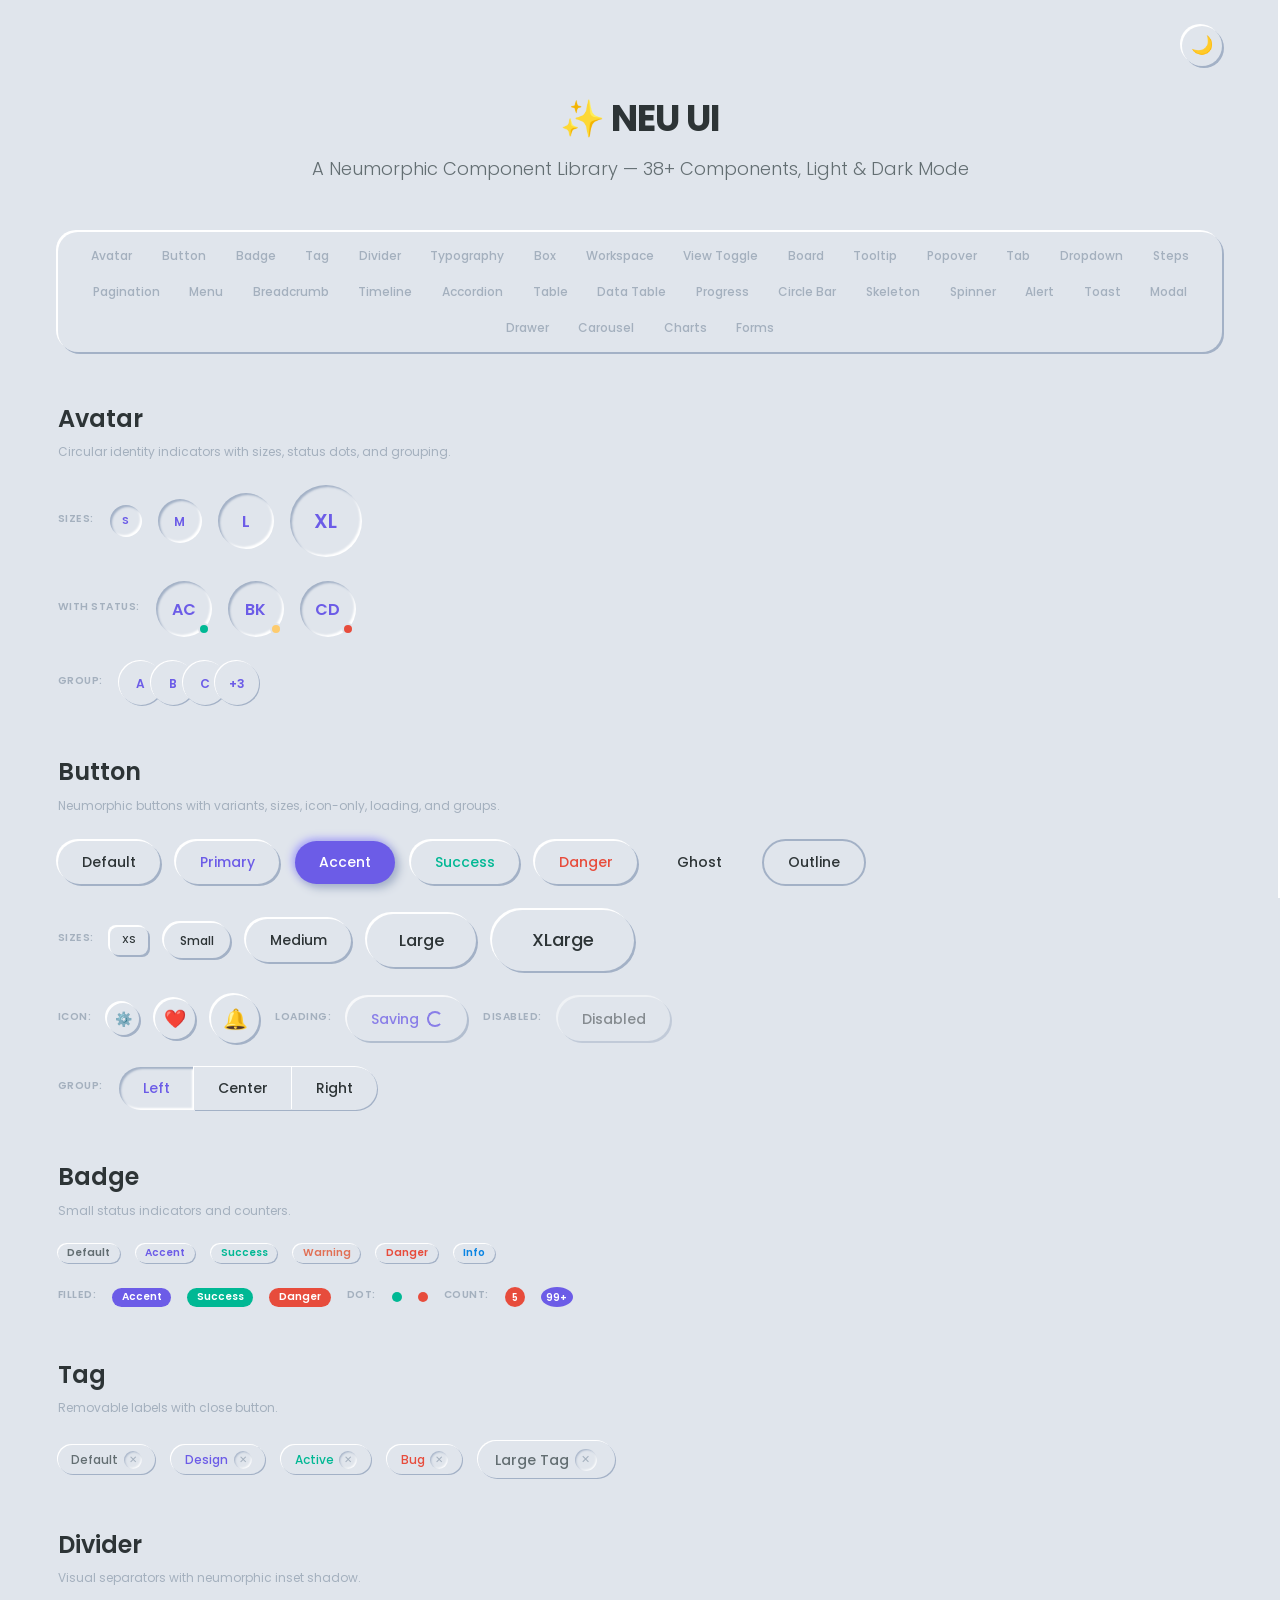
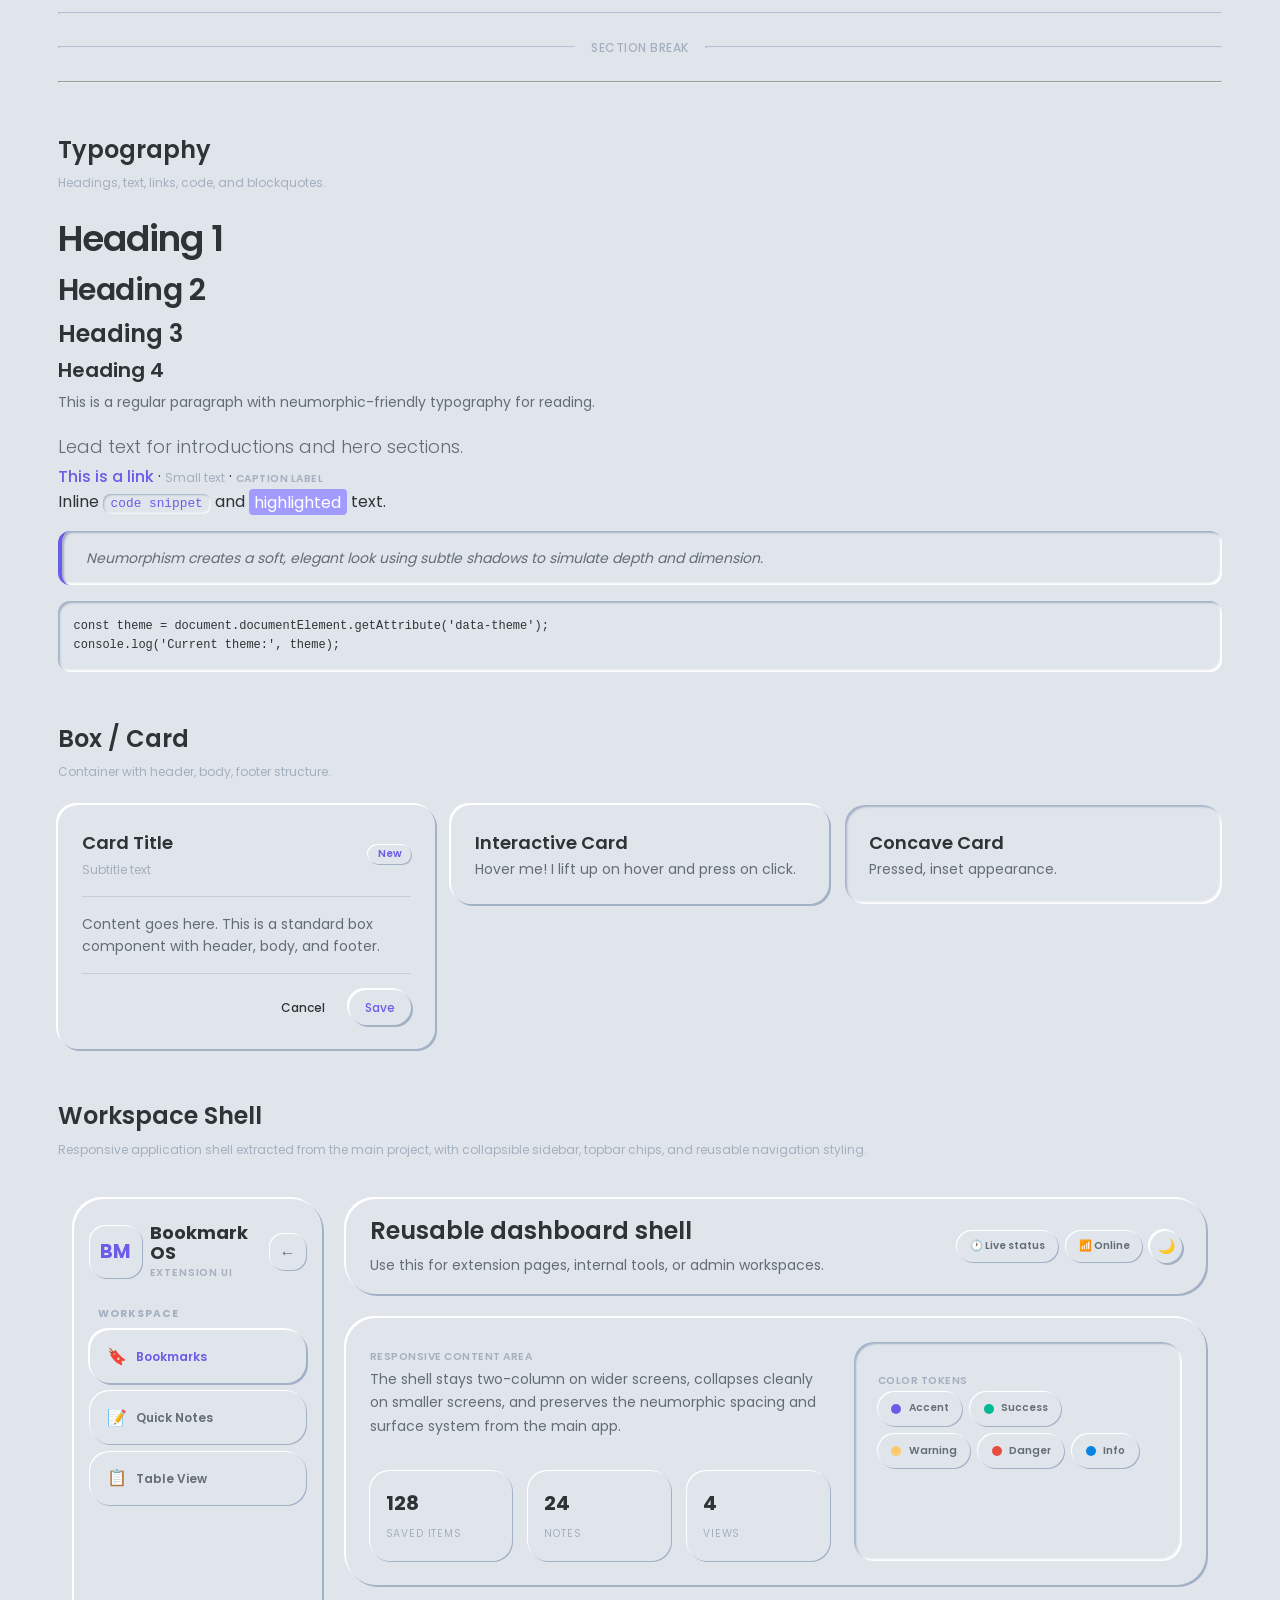
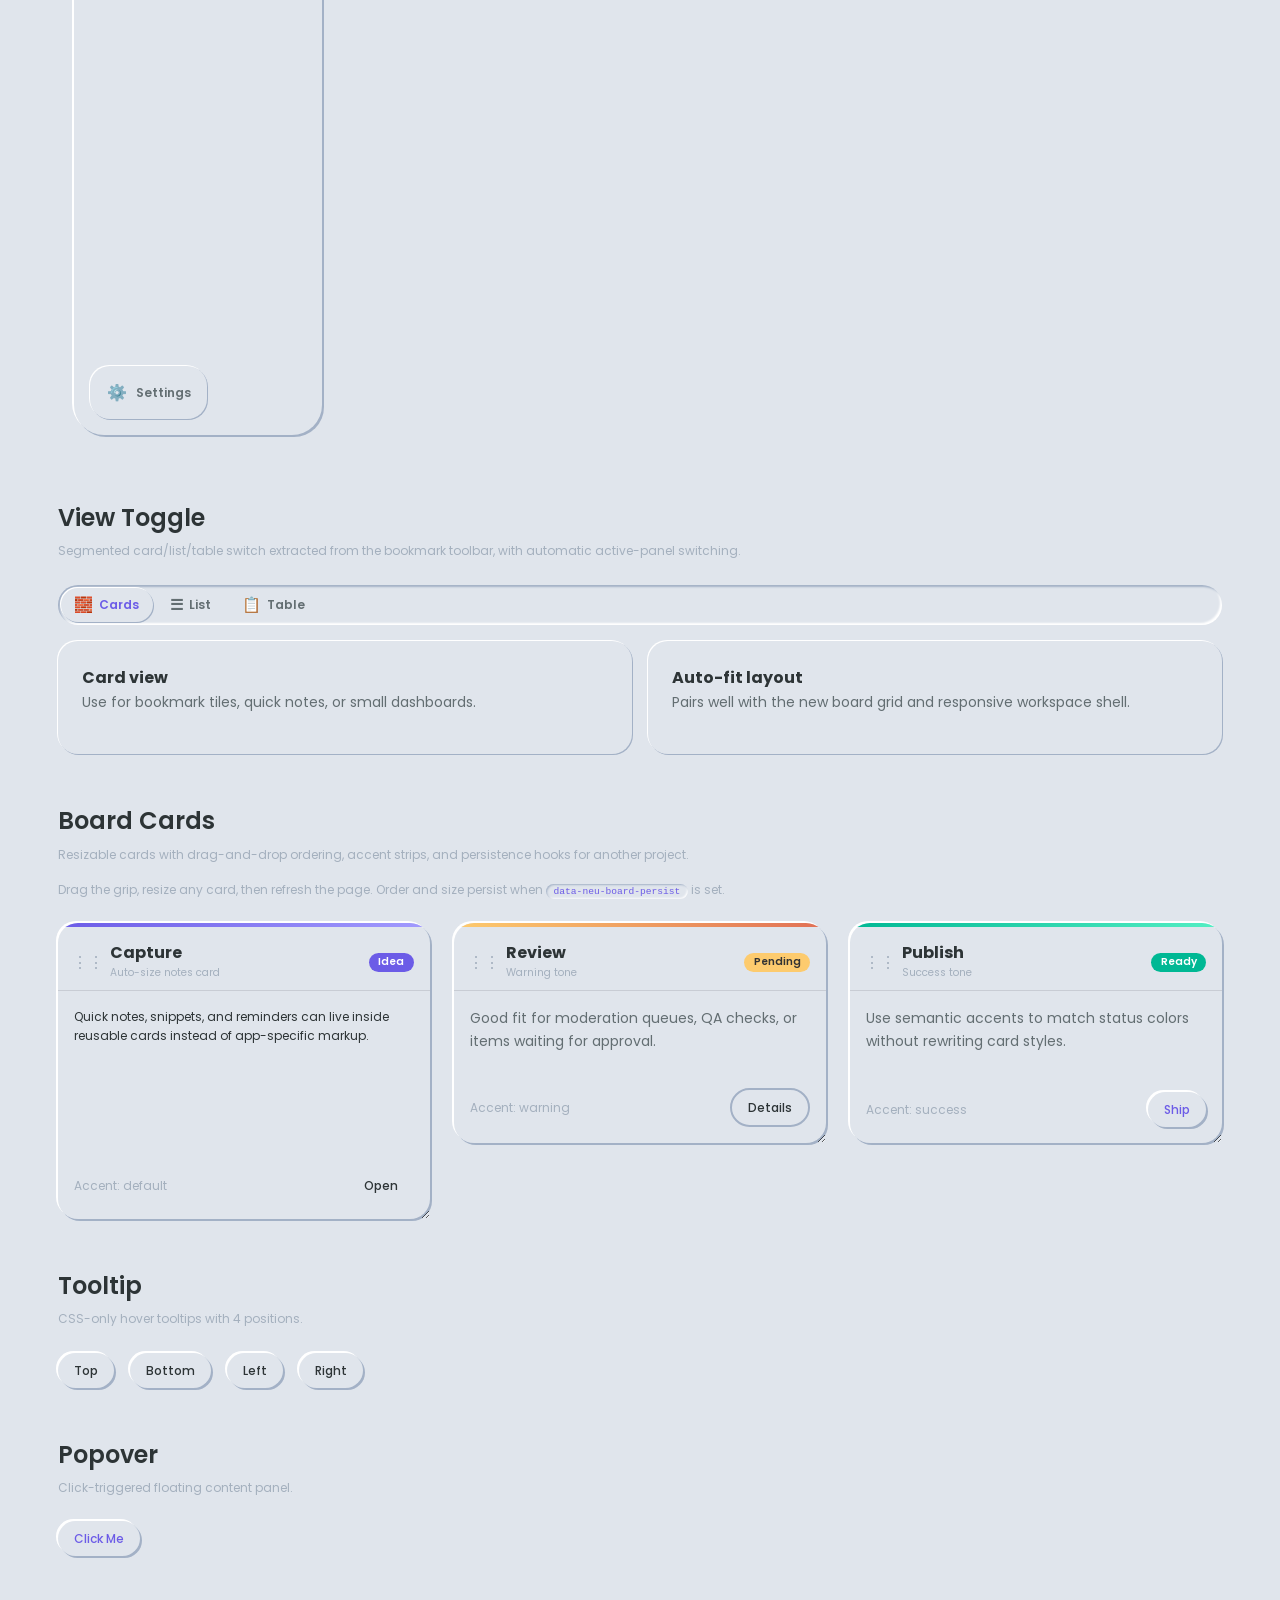
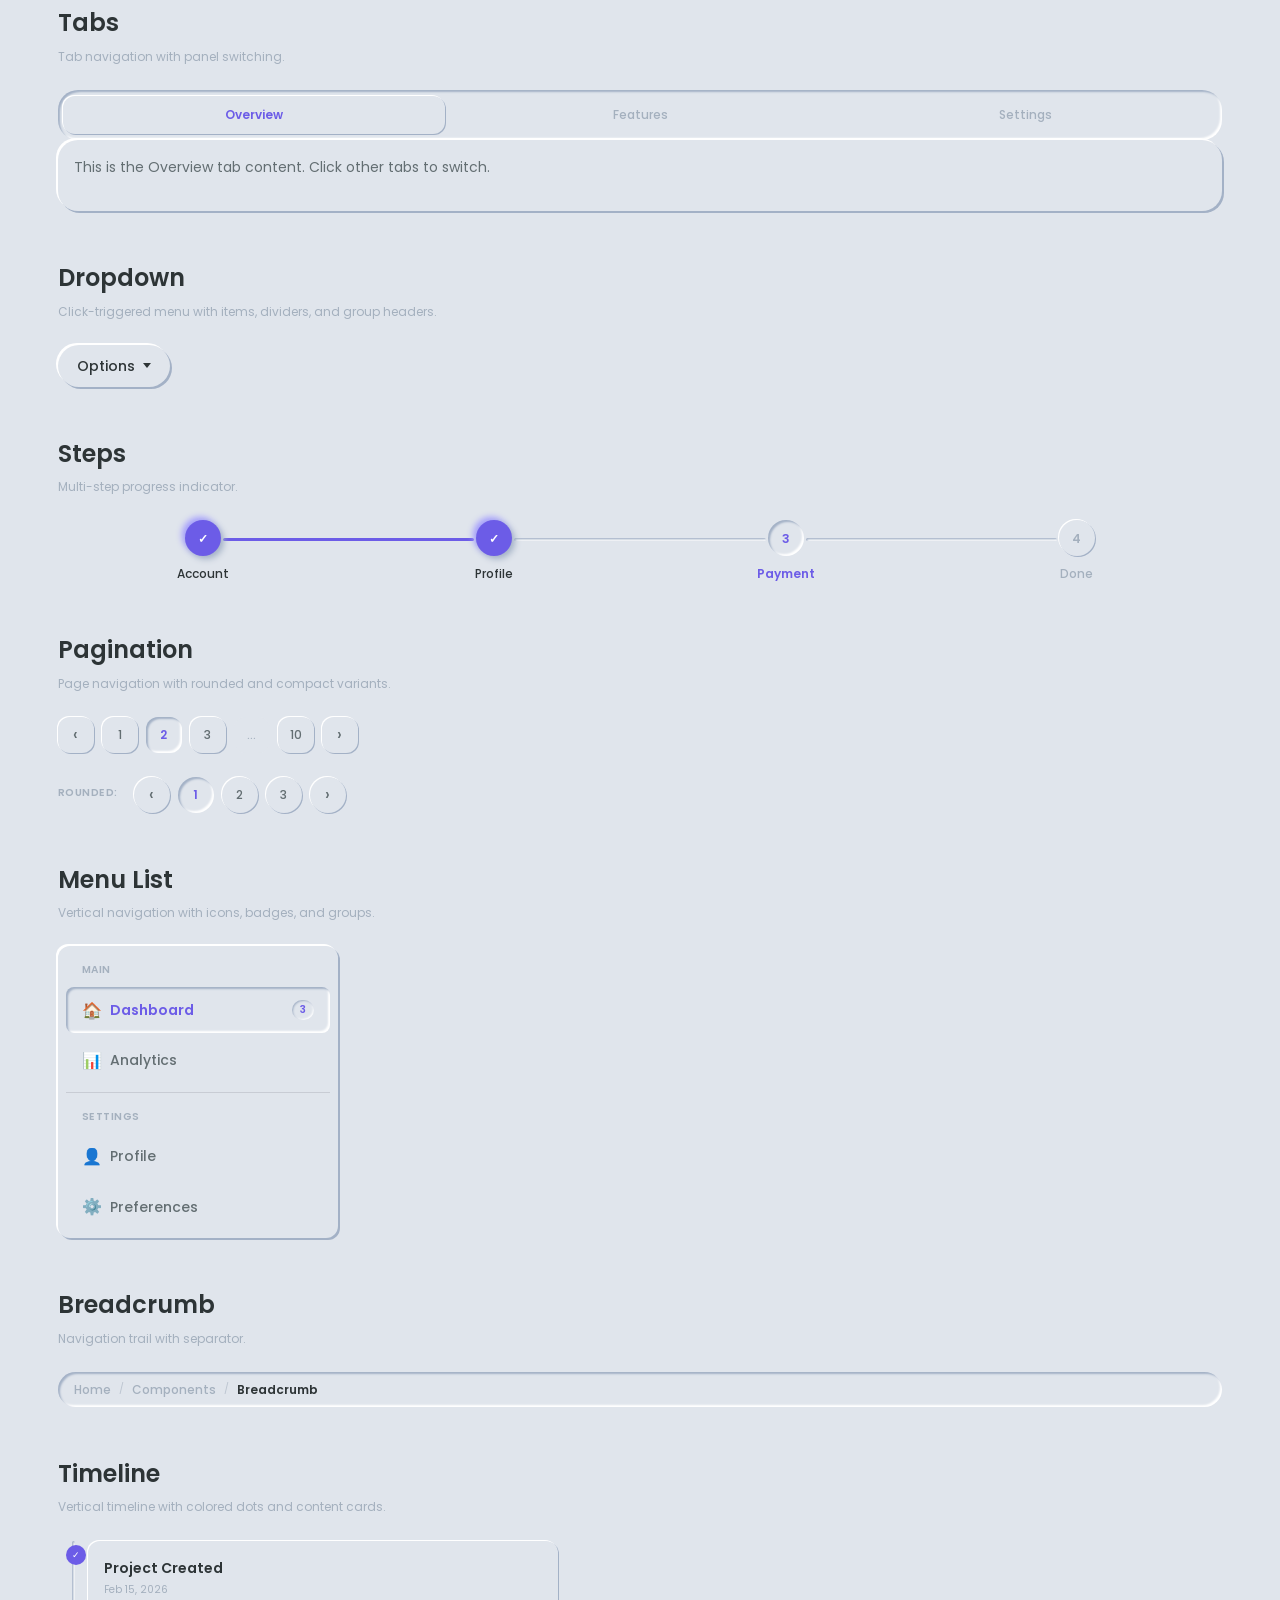
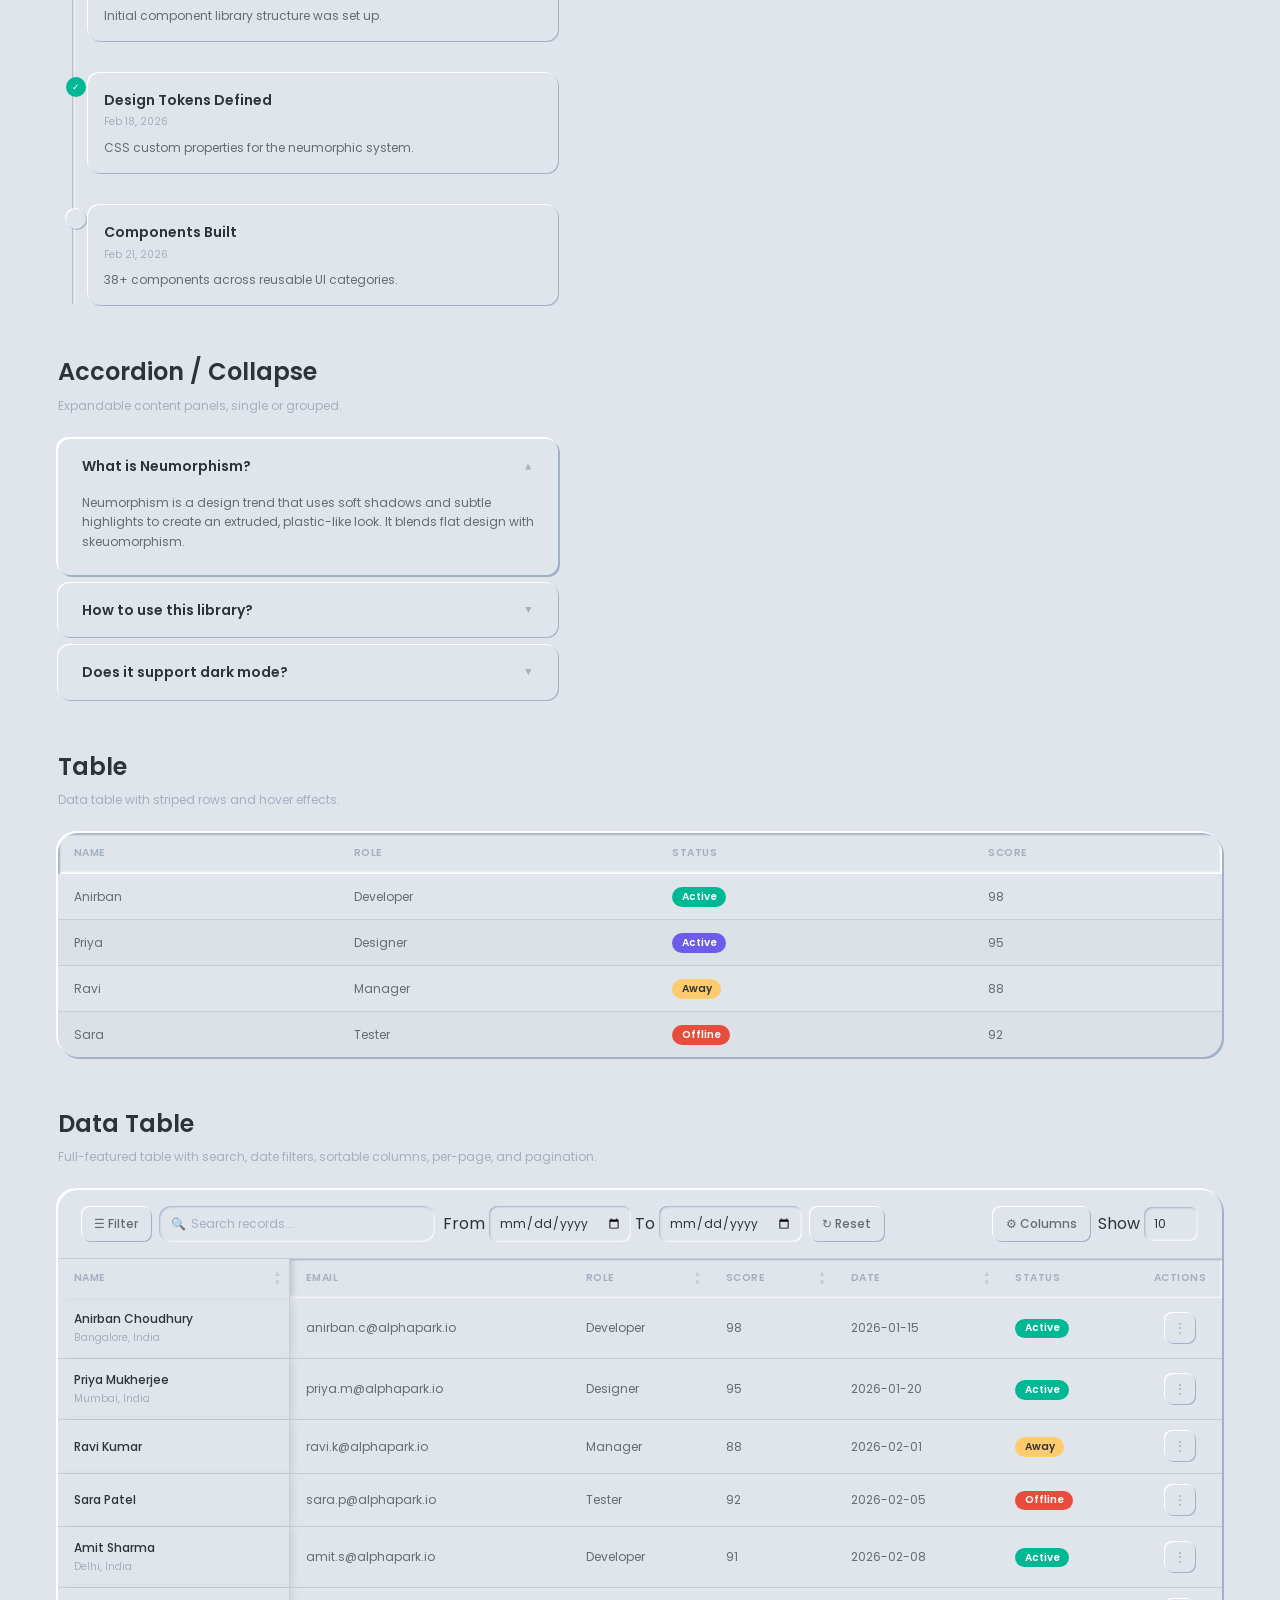
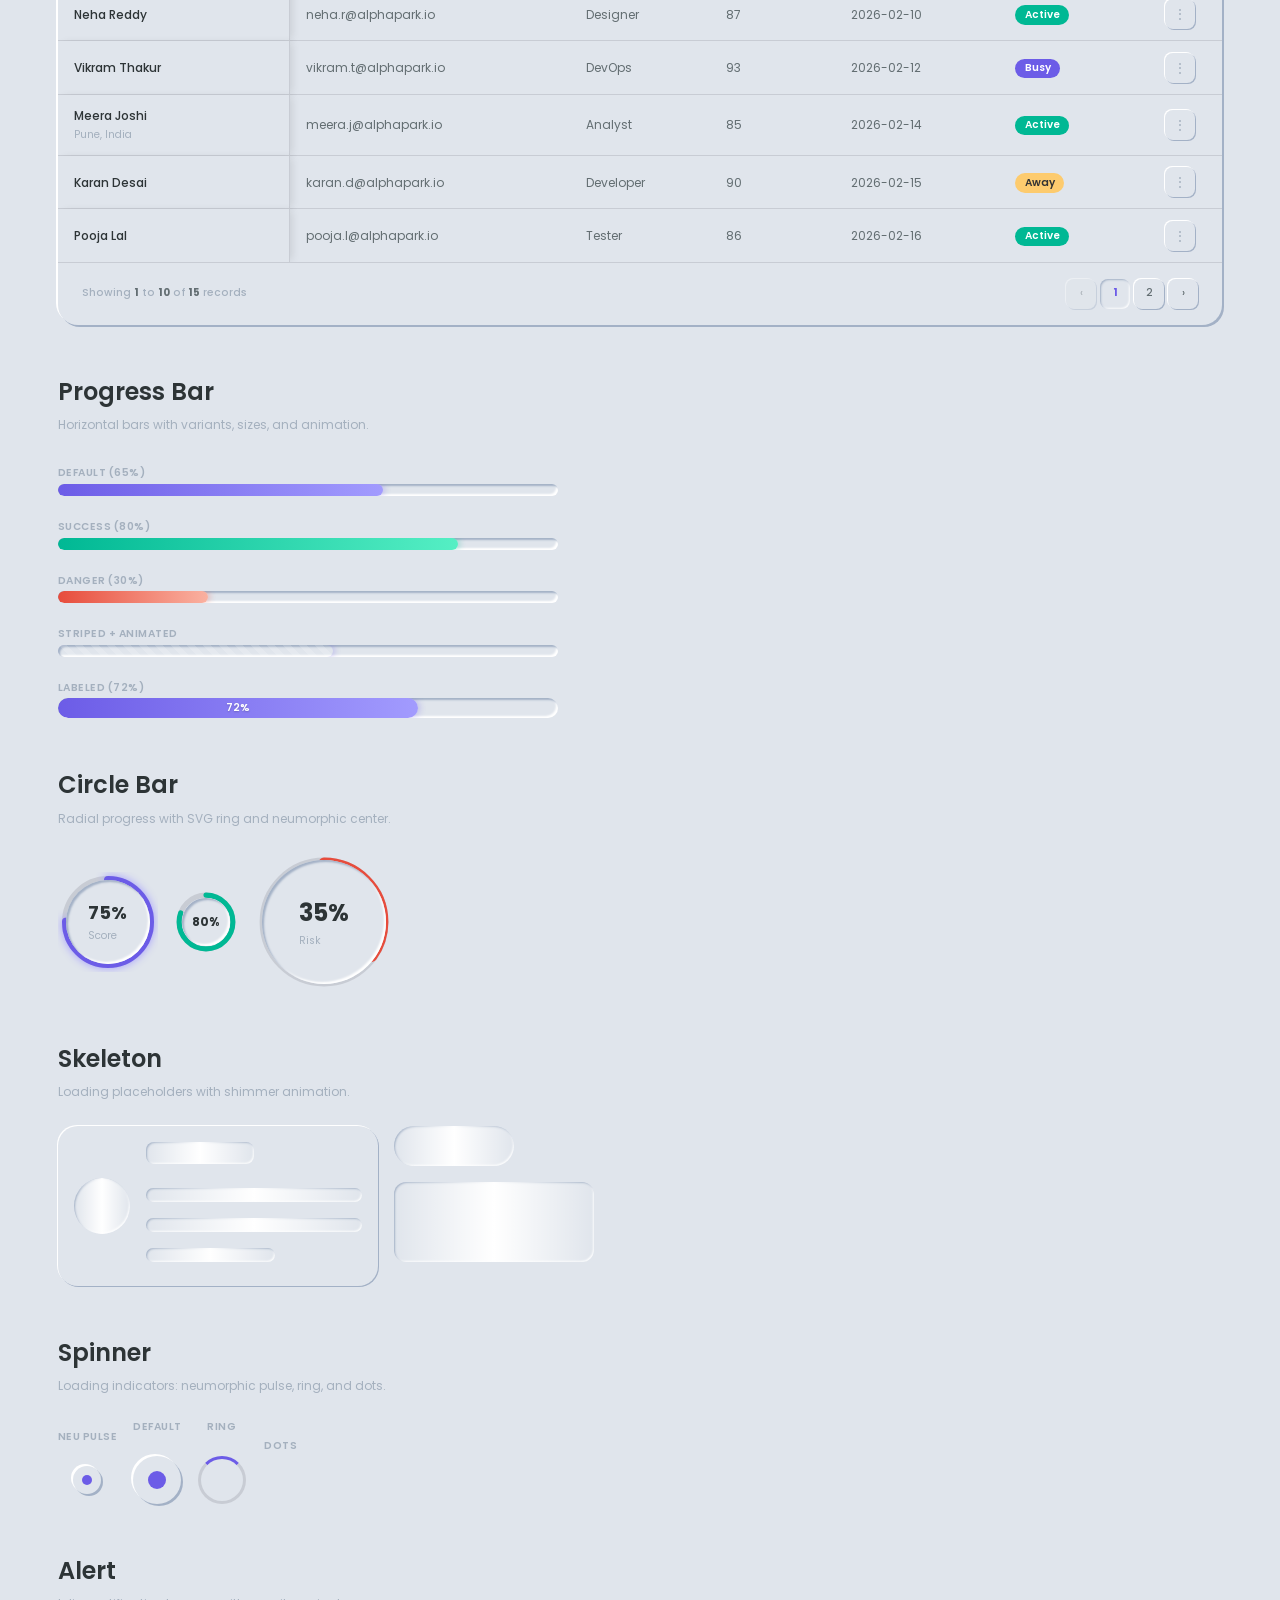
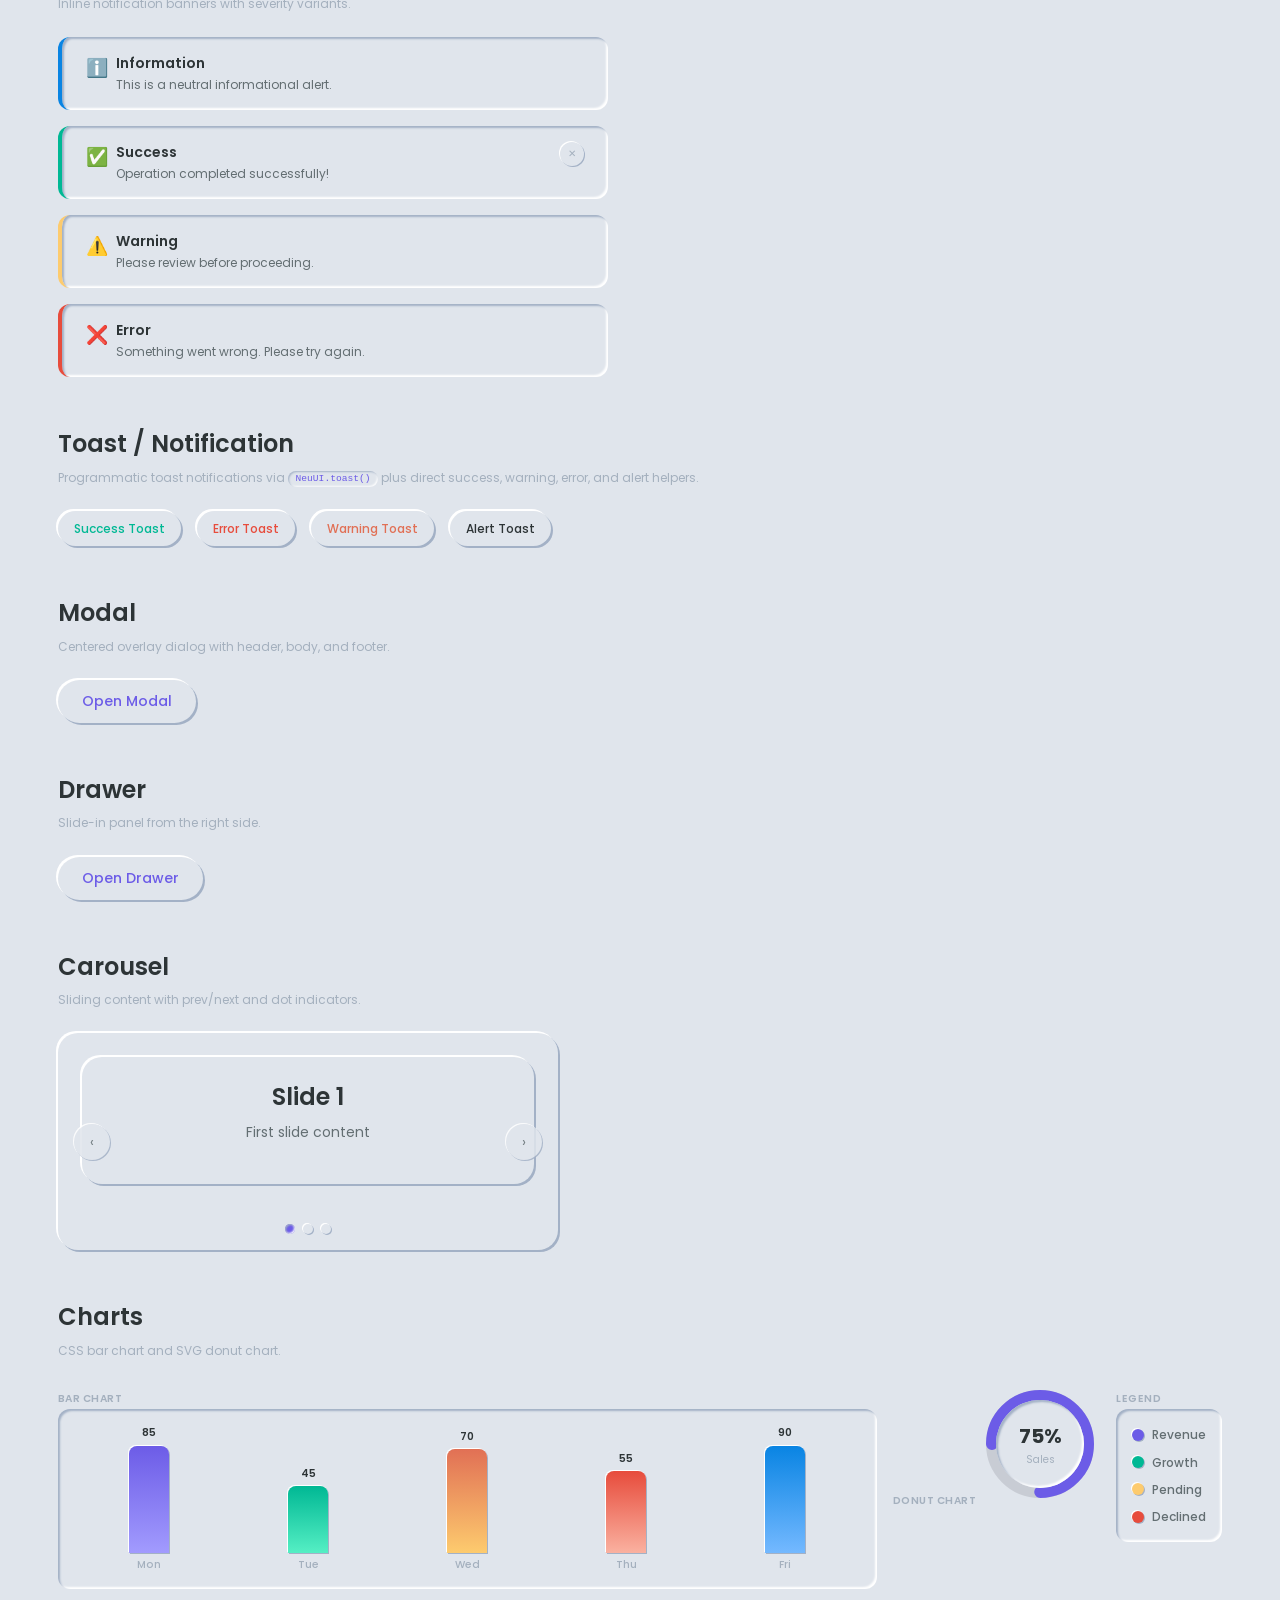
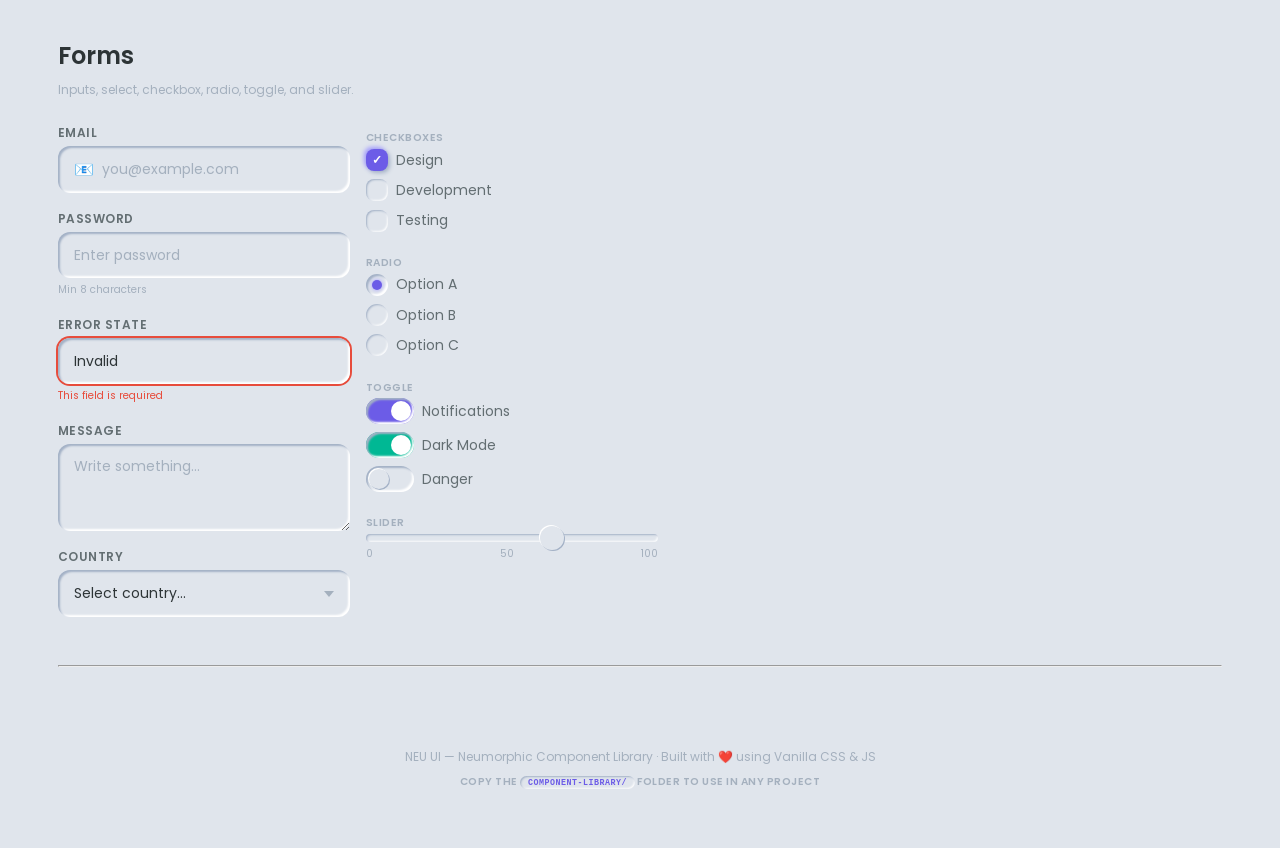
==== commit 14012db4: "[master] feat: enhance bookmarks page with new toolbar, statistics display, and responsive layout ad" ====
--- a/component-library/index.html
+++ b/component-library/index.html
@@ -4,10 +4,18 @@
     <meta charset="UTF-8">
     <meta name="viewport" content="width=device-width, initial-scale=1.0">
     <title>NEU UI — Neumorphic Component Library</title>
-    <meta name="description" content="A comprehensive neumorphic component library with 35+ components, dark mode, and vanilla CSS/JS.">
+    <meta name="description" content="A comprehensive neumorphic component library with 38+ components, dark mode, responsive workspace patterns, and vanilla CSS/JS.">
     <link rel="stylesheet" href="neu-all.css">
     <style>
-        .showcase { max-width: 1100px; margin: 0 auto; padding: var(--neu-space-xl); }
+        :root {
+            --showcase-max-width: 1920px;
+        }
+        .showcase {
+            width: 100%;
+            max-width: min(var(--showcase-max-width), calc(100vw - (var(--neu-space-xl) * 2)));
+            margin: 0 auto;
+            padding: clamp(1rem, 2vw, var(--neu-space-xl));
+        }
         .showcase-header { text-align: center; margin-bottom: var(--neu-space-2xl); }
         .showcase-header h1 { font-size: var(--neu-font-4xl); font-weight: 700; letter-spacing: -1px; margin-bottom: var(--neu-space-sm); }
         .showcase-header p { font-size: var(--neu-font-lg); color: var(--neu-text-secondary); font-weight: 300; }
@@ -23,6 +31,72 @@
         .demo-label { font-size: var(--neu-font-xs); color: var(--neu-text-muted); font-weight: 600; text-transform: uppercase; letter-spacing: 0.5px; margin-bottom: var(--neu-space-xs); }
         .demo-box { background: var(--neu-bg-base); padding: var(--neu-space-lg); border-radius: var(--neu-radius-lg); box-shadow: var(--neu-concave); }
         .top-bar { display: flex; justify-content: flex-end; gap: var(--neu-space-sm); margin-bottom: var(--neu-space-lg); }
+        .workspace-demo { min-height: 720px; padding: var(--neu-space-md); }
+        .workspace-content-grid { display: grid; grid-template-columns: 1.4fr 1fr; gap: var(--neu-space-lg); }
+        .workspace-stat-grid { display: grid; grid-template-columns: repeat(auto-fit, minmax(140px, 1fr)); gap: var(--neu-space-md); }
+        .workspace-stat { padding: var(--neu-space-md); border-radius: var(--neu-radius-lg); box-shadow: var(--neu-flat); }
+        .workspace-stat strong { display: block; font-size: var(--neu-font-xl); color: var(--neu-text-primary); }
+        .workspace-stat span { font-size: var(--neu-font-xs); color: var(--neu-text-muted); text-transform: uppercase; letter-spacing: 0.08em; }
+        .view-demo-shell { display: flex; flex-direction: column; gap: var(--neu-space-md); width: 100%; }
+        .view-demo-grid { display: grid; grid-template-columns: repeat(auto-fit, minmax(220px, 1fr)); gap: var(--neu-space-md); }
+        .view-demo-card { padding: var(--neu-space-lg); border-radius: var(--neu-radius-lg); box-shadow: var(--neu-flat); background: var(--neu-bg-base); }
+        .view-demo-list { display: flex; flex-direction: column; gap: var(--neu-space-sm); }
+        .view-demo-list-item { display: flex; align-items: center; justify-content: space-between; gap: var(--neu-space-sm); padding: var(--neu-space-md); border-radius: var(--neu-radius-lg); background: var(--neu-bg-base); box-shadow: var(--neu-flat); }
+        .color-swatches { display: flex; flex-wrap: wrap; gap: var(--neu-space-sm); }
+        .color-chip { display: inline-flex; align-items: center; gap: 0.45rem; padding: 0.55rem 0.85rem; border-radius: var(--neu-radius-full); box-shadow: var(--neu-flat); font-size: var(--neu-font-xs); font-weight: 600; color: var(--neu-text-secondary); }
+        .color-chip-dot { width: 10px; height: 10px; border-radius: 999px; flex-shrink: 0; }
+        .board-hint { max-width: 980px; margin-top: calc(-1 * var(--neu-space-sm)); margin-bottom: var(--neu-space-lg); font-size: var(--neu-font-sm); color: var(--neu-text-muted); }
+        @media (max-width: 920px) {
+            .workspace-content-grid { grid-template-columns: 1fr; }
+        }
+        @media (min-width: 1600px) {
+            :root {
+                --showcase-max-width: 2400px;
+            }
+            .showcase {
+                padding-inline: clamp(1.5rem, 2.5vw, 3rem);
+            }
+            .workspace-content-grid {
+                grid-template-columns: 1.6fr 1fr;
+            }
+            .view-demo-grid {
+                grid-template-columns: repeat(3, minmax(0, 1fr));
+            }
+        }
+        @media (min-width: 2200px) {
+            :root {
+                --showcase-max-width: 3000px;
+            }
+            .showcase {
+                padding-inline: clamp(2rem, 3vw, 4rem);
+            }
+            .workspace-content-grid {
+                grid-template-columns: 1.8fr 1fr;
+            }
+            .workspace-stat-grid {
+                grid-template-columns: repeat(4, minmax(140px, 1fr));
+            }
+        }
+        @media (min-width: 3200px) {
+            :root {
+                --showcase-max-width: 3520px;
+            }
+            .showcase {
+                padding-inline: clamp(2.5rem, 3.5vw, 5rem);
+            }
+            .workspace-content-grid {
+                grid-template-columns: 2fr 1fr;
+            }
+            .view-demo-grid {
+                grid-template-columns: repeat(4, minmax(0, 1fr));
+            }
+        }
+        @media (max-width: 640px) {
+            .showcase {
+                max-width: 100%;
+                padding: var(--neu-space-md);
+            }
+        }
     </style>
 </head>
 <body>
@@ -35,7 +109,7 @@
         <!-- Header -->
         <div class="showcase-header">
             <h1>✨ NEU UI</h1>
-            <p>A Neumorphic Component Library — 35+ Components, Light & Dark Mode</p>
+            <p>A Neumorphic Component Library — 38+ Components, Light & Dark Mode</p>
         </div>
 
         <!-- Navigation -->
@@ -47,6 +121,9 @@
             <a href="#dividers">Divider</a>
             <a href="#typography">Typography</a>
             <a href="#box">Box</a>
+            <a href="#workspace">Workspace</a>
+            <a href="#view-toggle">View Toggle</a>
+            <a href="#board">Board</a>
             <a href="#tooltip">Tooltip</a>
             <a href="#popover">Popover</a>
             <a href="#tabs">Tab</a>
@@ -257,6 +334,219 @@
         </section>
 
         <!-- ═══════════════════════════════════════ -->
+        <!-- WORKSPACE -->
+        <!-- ═══════════════════════════════════════ -->
+        <section class="section" id="workspace">
+            <h2 class="section-title">Workspace Shell</h2>
+            <p class="section-desc">Responsive application shell extracted from the main project, with collapsible sidebar, topbar chips, and reusable navigation styling.</p>
+            <div class="neu-workspace workspace-demo" data-neu-workspace data-neu-workspace-persist="showcase-shell">
+                <aside class="neu-workspace-sidebar">
+                    <div class="neu-workspace-brand">
+                        <div class="neu-workspace-brand-main">
+                            <div class="neu-workspace-brand-mark">BM</div>
+                            <div class="neu-workspace-brand-copy">
+                                <span class="neu-workspace-brand-title">Bookmark OS</span>
+                                <span class="neu-workspace-brand-subtitle">Extension UI</span>
+                            </div>
+                        </div>
+                        <button class="neu-workspace-sidebar-toggle" type="button" data-neu-sidebar-toggle>
+                            <span data-neu-sidebar-toggle-icon>←</span>
+                        </button>
+                    </div>
+
+                    <section class="neu-workspace-section">
+                        <span class="neu-workspace-section-label">Workspace</span>
+                        <nav class="neu-workspace-nav">
+                            <button class="neu-workspace-nav-btn active" type="button">
+                                <span class="neu-workspace-nav-icon">🔖</span>
+                                <span class="neu-workspace-nav-text">Bookmarks</span>
+                            </button>
+                            <button class="neu-workspace-nav-btn" type="button">
+                                <span class="neu-workspace-nav-icon">📝</span>
+                                <span class="neu-workspace-nav-text">Quick Notes</span>
+                            </button>
+                            <button class="neu-workspace-nav-btn" type="button">
+                                <span class="neu-workspace-nav-icon">📋</span>
+                                <span class="neu-workspace-nav-text">Table View</span>
+                            </button>
+                        </nav>
+                    </section>
+
+                    <div class="neu-workspace-sidebar-footer">
+                        <button class="neu-workspace-nav-btn" type="button">
+                            <span class="neu-workspace-nav-icon">⚙️</span>
+                            <span class="neu-workspace-nav-text">Settings</span>
+                        </button>
+                    </div>
+                </aside>
+
+                <main class="neu-workspace-main">
+                    <div class="neu-workspace-topbar">
+                        <div>
+                            <h3 class="neu-h3">Reusable dashboard shell</h3>
+                            <p class="neu-p" style="margin: 0;">Use this for extension pages, internal tools, or admin workspaces.</p>
+                        </div>
+                        <div class="neu-workspace-status">
+                            <span class="neu-workspace-chip">🕐 Live status</span>
+                            <span class="neu-workspace-chip">📶 Online</span>
+                            <button class="neu-btn neu-btn-icon neu-btn-sm" data-neu-theme-toggle>🌙</button>
+                        </div>
+                    </div>
+
+                    <div class="neu-workspace-surface">
+                        <div class="workspace-content-grid">
+                            <div class="demo-col">
+                                <div>
+                                    <span class="demo-label">Responsive content area</span>
+                                    <p class="neu-p">The shell stays two-column on wider screens, collapses cleanly on smaller screens, and preserves the neumorphic spacing and surface system from the main app.</p>
+                                </div>
+                                <div class="workspace-stat-grid">
+                                    <div class="workspace-stat">
+                                        <strong>128</strong>
+                                        <span>Saved Items</span>
+                                    </div>
+                                    <div class="workspace-stat">
+                                        <strong>24</strong>
+                                        <span>Notes</span>
+                                    </div>
+                                    <div class="workspace-stat">
+                                        <strong>4</strong>
+                                        <span>Views</span>
+                                    </div>
+                                </div>
+                            </div>
+                            <div class="demo-box">
+                                <span class="demo-label">Color tokens</span>
+                                <div class="color-swatches">
+                                    <span class="color-chip"><span class="color-chip-dot" style="background: var(--neu-accent);"></span>Accent</span>
+                                    <span class="color-chip"><span class="color-chip-dot" style="background: var(--neu-success);"></span>Success</span>
+                                    <span class="color-chip"><span class="color-chip-dot" style="background: var(--neu-warning);"></span>Warning</span>
+                                    <span class="color-chip"><span class="color-chip-dot" style="background: var(--neu-danger);"></span>Danger</span>
+                                    <span class="color-chip"><span class="color-chip-dot" style="background: var(--neu-info-dark);"></span>Info</span>
+                                </div>
+                            </div>
+                        </div>
+                    </div>
+                </main>
+            </div>
+        </section>
+
+        <!-- ═══════════════════════════════════════ -->
+        <!-- VIEW TOGGLE -->
+        <!-- ═══════════════════════════════════════ -->
+        <section class="section" id="view-toggle">
+            <h2 class="section-title">View Toggle</h2>
+            <p class="section-desc">Segmented card/list/table switch extracted from the bookmark toolbar, with automatic active-panel switching.</p>
+            <div class="view-demo-shell" data-neu-view-root>
+                <div class="neu-view-toggle" data-neu-view-toggle>
+                    <button class="neu-view-toggle-btn active" type="button" data-neu-view="cards">
+                        <span class="neu-view-toggle-icon">🧱</span>
+                        <span>Cards</span>
+                    </button>
+                    <button class="neu-view-toggle-btn" type="button" data-neu-view="list">
+                        <span class="neu-view-toggle-icon">☰</span>
+                        <span>List</span>
+                    </button>
+                    <button class="neu-view-toggle-btn" type="button" data-neu-view="table">
+                        <span class="neu-view-toggle-icon">📋</span>
+                        <span>Table</span>
+                    </button>
+                </div>
+
+                <div class="neu-view-panel active" data-neu-view-panel="cards">
+                    <div class="view-demo-grid">
+                        <div class="view-demo-card">
+                            <strong class="neu-text-primary">Card view</strong>
+                            <p class="neu-p">Use for bookmark tiles, quick notes, or small dashboards.</p>
+                        </div>
+                        <div class="view-demo-card">
+                            <strong class="neu-text-primary">Auto-fit layout</strong>
+                            <p class="neu-p">Pairs well with the new board grid and responsive workspace shell.</p>
+                        </div>
+                    </div>
+                </div>
+
+                <div class="neu-view-panel" data-neu-view-panel="list">
+                    <div class="view-demo-list">
+                        <div class="view-demo-list-item"><span>Compact list view</span><span class="neu-badge neu-badge-accent">8 items</span></div>
+                        <div class="view-demo-list-item"><span>Fast scanning on mobile</span><span class="neu-badge neu-badge-success">Ready</span></div>
+                    </div>
+                </div>
+
+                <div class="neu-view-panel" data-neu-view-panel="table">
+                    <div class="demo-box">
+                        <span class="demo-label">Pairs with the existing data table</span>
+                        <p class="neu-p">Switch to the library data table when the user needs sorting, filters, resize handles, and denser information.</p>
+                    </div>
+                </div>
+            </div>
+        </section>
+
+        <!-- ═══════════════════════════════════════ -->
+        <!-- BOARD -->
+        <!-- ═══════════════════════════════════════ -->
+        <section class="section" id="board">
+            <h2 class="section-title">Board Cards</h2>
+            <p class="section-desc">Resizable cards with drag-and-drop ordering, accent strips, and persistence hooks for another project.</p>
+            <p class="board-hint">Drag the grip, resize any card, then refresh the page. Order and size persist when <code class="neu-code">data-neu-board-persist</code> is set.</p>
+            <div class="neu-board" data-neu-board data-neu-board-persist="showcase-board">
+                <article class="neu-board-card" data-neu-card-id="capture">
+                    <div class="neu-board-header">
+                        <button class="neu-board-drag-handle" type="button" aria-label="Reorder card">⋮⋮</button>
+                        <div class="neu-board-title-wrap">
+                            <div class="neu-board-title">Capture</div>
+                            <div class="neu-board-meta">Auto-size notes card</div>
+                        </div>
+                        <span class="neu-badge neu-badge-filled neu-badge-accent">Idea</span>
+                    </div>
+                    <div class="neu-board-body">
+                        <textarea class="neu-board-textarea">Quick notes, snippets, and reminders can live inside reusable cards instead of app-specific markup.</textarea>
+                    </div>
+                    <div class="neu-board-footer">
+                        <span class="neu-small">Accent: default</span>
+                        <button class="neu-btn neu-btn-sm neu-btn-ghost" type="button">Open</button>
+                    </div>
+                </article>
+
+                <article class="neu-board-card" data-neu-card-id="review" data-neu-accent="warning">
+                    <div class="neu-board-header">
+                        <button class="neu-board-drag-handle" type="button" aria-label="Reorder card">⋮⋮</button>
+                        <div class="neu-board-title-wrap">
+                            <div class="neu-board-title">Review</div>
+                            <div class="neu-board-meta">Warning tone</div>
+                        </div>
+                        <span class="neu-badge neu-badge-filled neu-badge-warning">Pending</span>
+                    </div>
+                    <div class="neu-board-body">
+                        <p class="neu-p">Good fit for moderation queues, QA checks, or items waiting for approval.</p>
+                    </div>
+                    <div class="neu-board-footer">
+                        <span class="neu-small">Accent: warning</span>
+                        <button class="neu-btn neu-btn-sm neu-btn-outline" type="button">Details</button>
+                    </div>
+                </article>
+
+                <article class="neu-board-card" data-neu-card-id="publish" data-neu-accent="success">
+                    <div class="neu-board-header">
+                        <button class="neu-board-drag-handle" type="button" aria-label="Reorder card">⋮⋮</button>
+                        <div class="neu-board-title-wrap">
+                            <div class="neu-board-title">Publish</div>
+                            <div class="neu-board-meta">Success tone</div>
+                        </div>
+                        <span class="neu-badge neu-badge-filled neu-badge-success">Ready</span>
+                    </div>
+                    <div class="neu-board-body">
+                        <p class="neu-p">Use semantic accents to match status colors without rewriting card styles.</p>
+                    </div>
+                    <div class="neu-board-footer">
+                        <span class="neu-small">Accent: success</span>
+                        <button class="neu-btn neu-btn-sm neu-btn-primary" type="button">Ship</button>
+                    </div>
+                </article>
+            </div>
+        </section>
+
+        <!-- ═══════════════════════════════════════ -->
         <!-- TOOLTIP -->
         <!-- ═══════════════════════════════════════ -->
         <section class="section" id="tooltip">
@@ -449,7 +739,7 @@
                     <div class="neu-timeline-content">
                         <div class="neu-timeline-title">Components Built</div>
                         <div class="neu-timeline-time">Feb 21, 2026</div>
-                        <div class="neu-timeline-body">35+ components across 9 categories.</div>
+                        <div class="neu-timeline-body">38+ components across reusable UI categories.</div>
                     </div>
                 </div>
             </div>
@@ -700,12 +990,12 @@
         <!-- ═══════════════════════════════════════ -->
         <section class="section" id="toast">
             <h2 class="section-title">Toast / Notification</h2>
-            <p class="section-desc">Programmatic toast notifications via <code class="neu-code">NeuUI.toast()</code>.</p>
-            <div class="demo-row">
-                <button class="neu-btn neu-btn-sm neu-btn-success" onclick="NeuUI.toast('File saved!', 'success')">Success Toast</button>
-                <button class="neu-btn neu-btn-sm neu-btn-danger" onclick="NeuUI.toast('Delete failed!', 'danger')">Error Toast</button>
-                <button class="neu-btn neu-btn-sm neu-btn-warning" onclick="NeuUI.toast('Low storage!', 'warning')">Warning Toast</button>
-                <button class="neu-btn neu-btn-sm" onclick="NeuUI.toast('New update available', 'info')">Info Toast</button>
+            <p class="section-desc">Programmatic toast notifications via <code class="neu-code">NeuUI.toast()</code> plus direct success, warning, error, and alert helpers.</p>
+            <div class="demo-row">
+                <button class="neu-btn neu-btn-sm neu-btn-success" onclick="NeuUI.success('File saved', { title: 'Success' })">Success Toast</button>
+                <button class="neu-btn neu-btn-sm neu-btn-danger" onclick="NeuUI.error('Delete failed', { title: 'Error' })">Error Toast</button>
+                <button class="neu-btn neu-btn-sm neu-btn-warning" onclick="NeuUI.warning('Low storage space', { title: 'Warning' })">Warning Toast</button>
+                <button class="neu-btn neu-btn-sm" onclick="NeuUI.alert('Review the pending card', { title: 'Alert', position: 'top' })">Alert Toast</button>
             </div>
         </section>
 
--- a/component-library/neu-all.css
+++ b/component-library/neu-all.css
@@ -16,8 +16,13 @@
 @import './components/general/divider.css';
 @import './components/general/typography.css';
 @import './components/general/box.css';
+@import './components/general/view-toggle.css';
+@import './components/general/board.css';
 @import './components/general/tooltip.css';
 @import './components/general/popover.css';
+
+/* Layout */
+@import './components/layout/workspace.css';
 
 /* Navigation */
 @import './components/navigation/tab.css';
